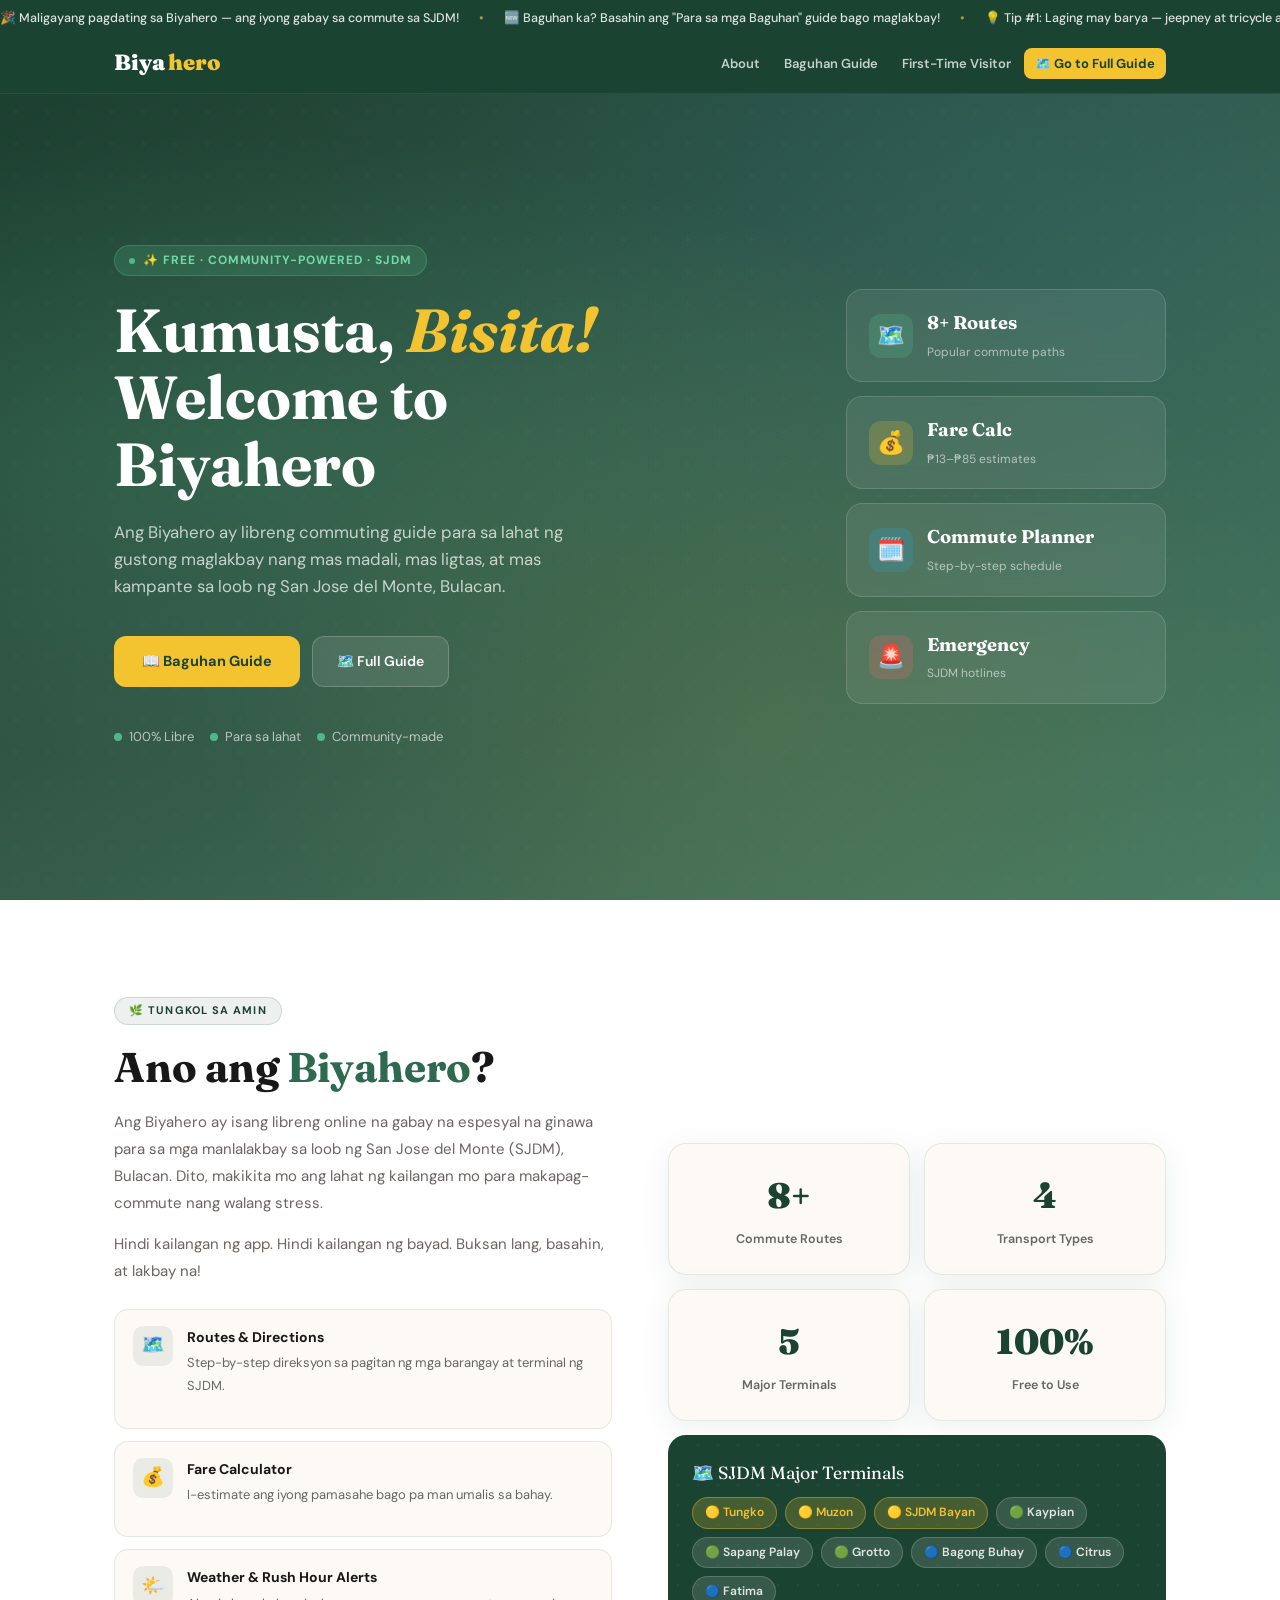
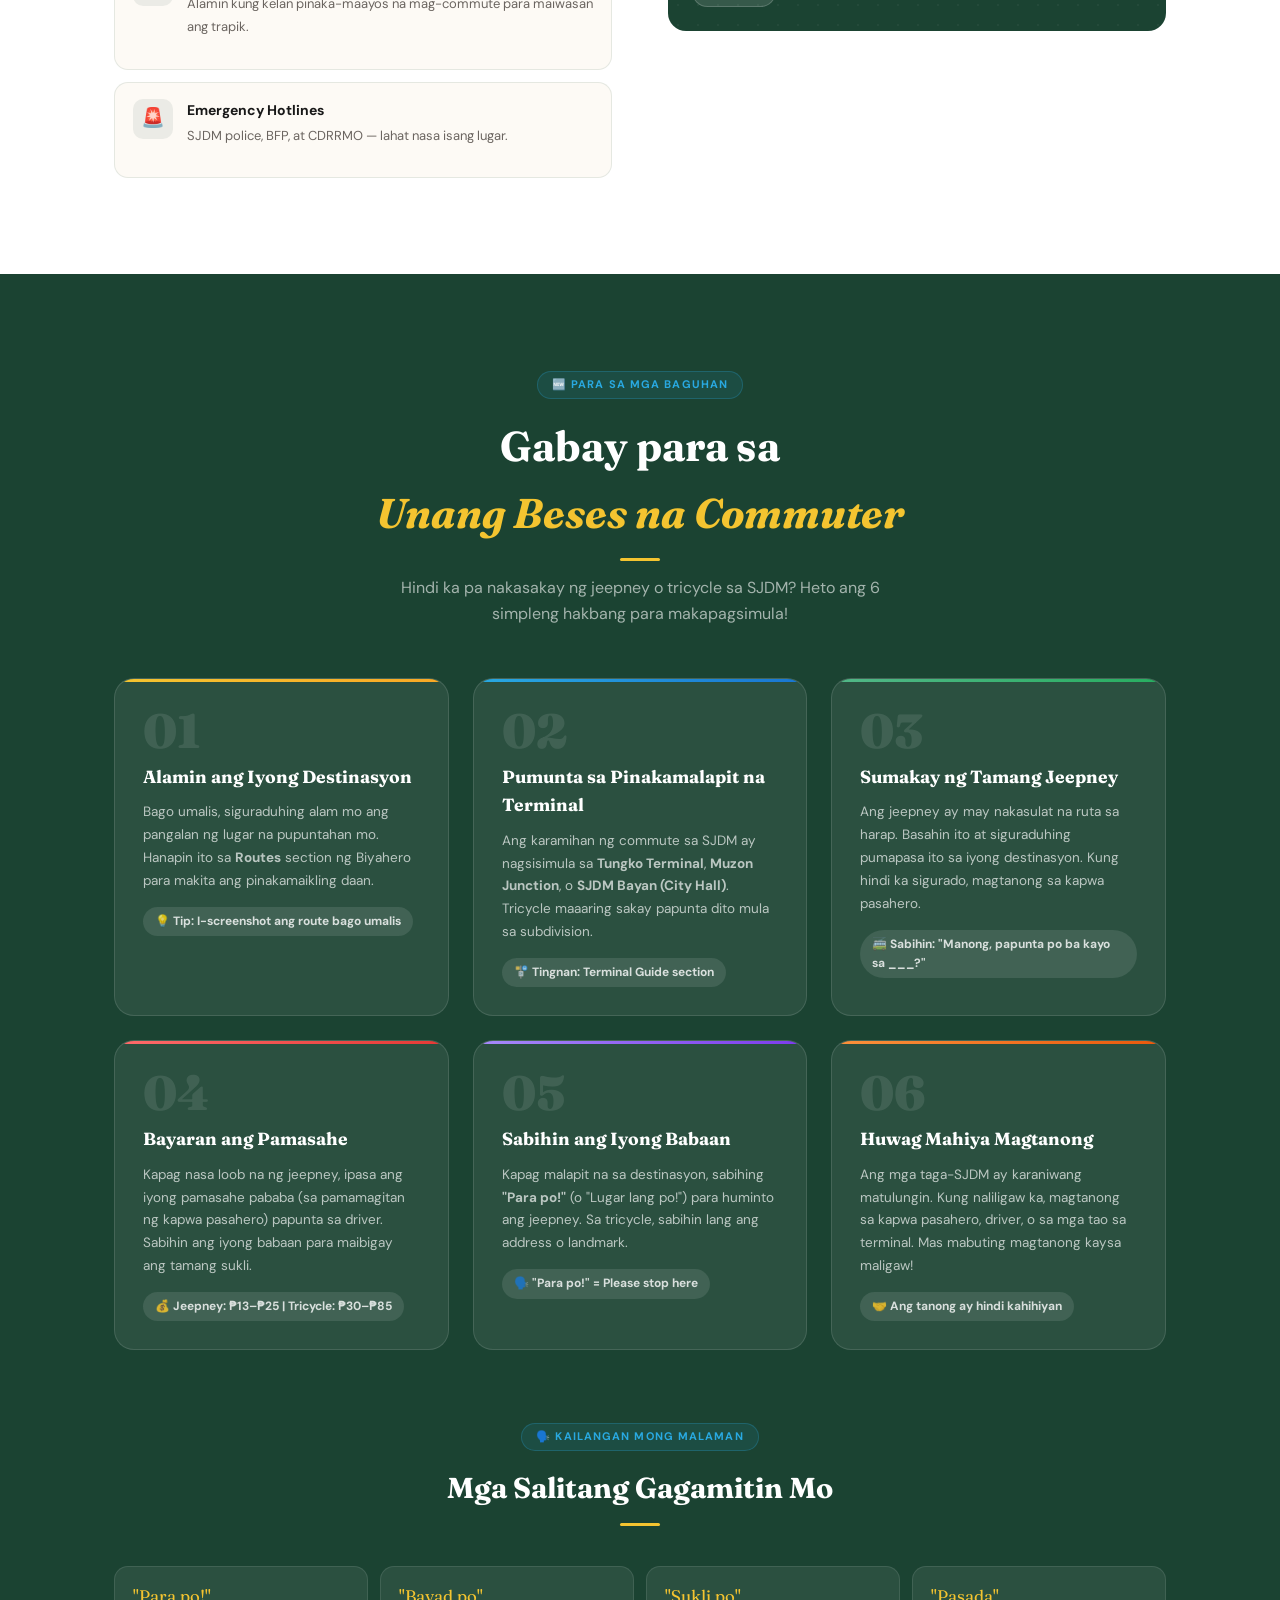
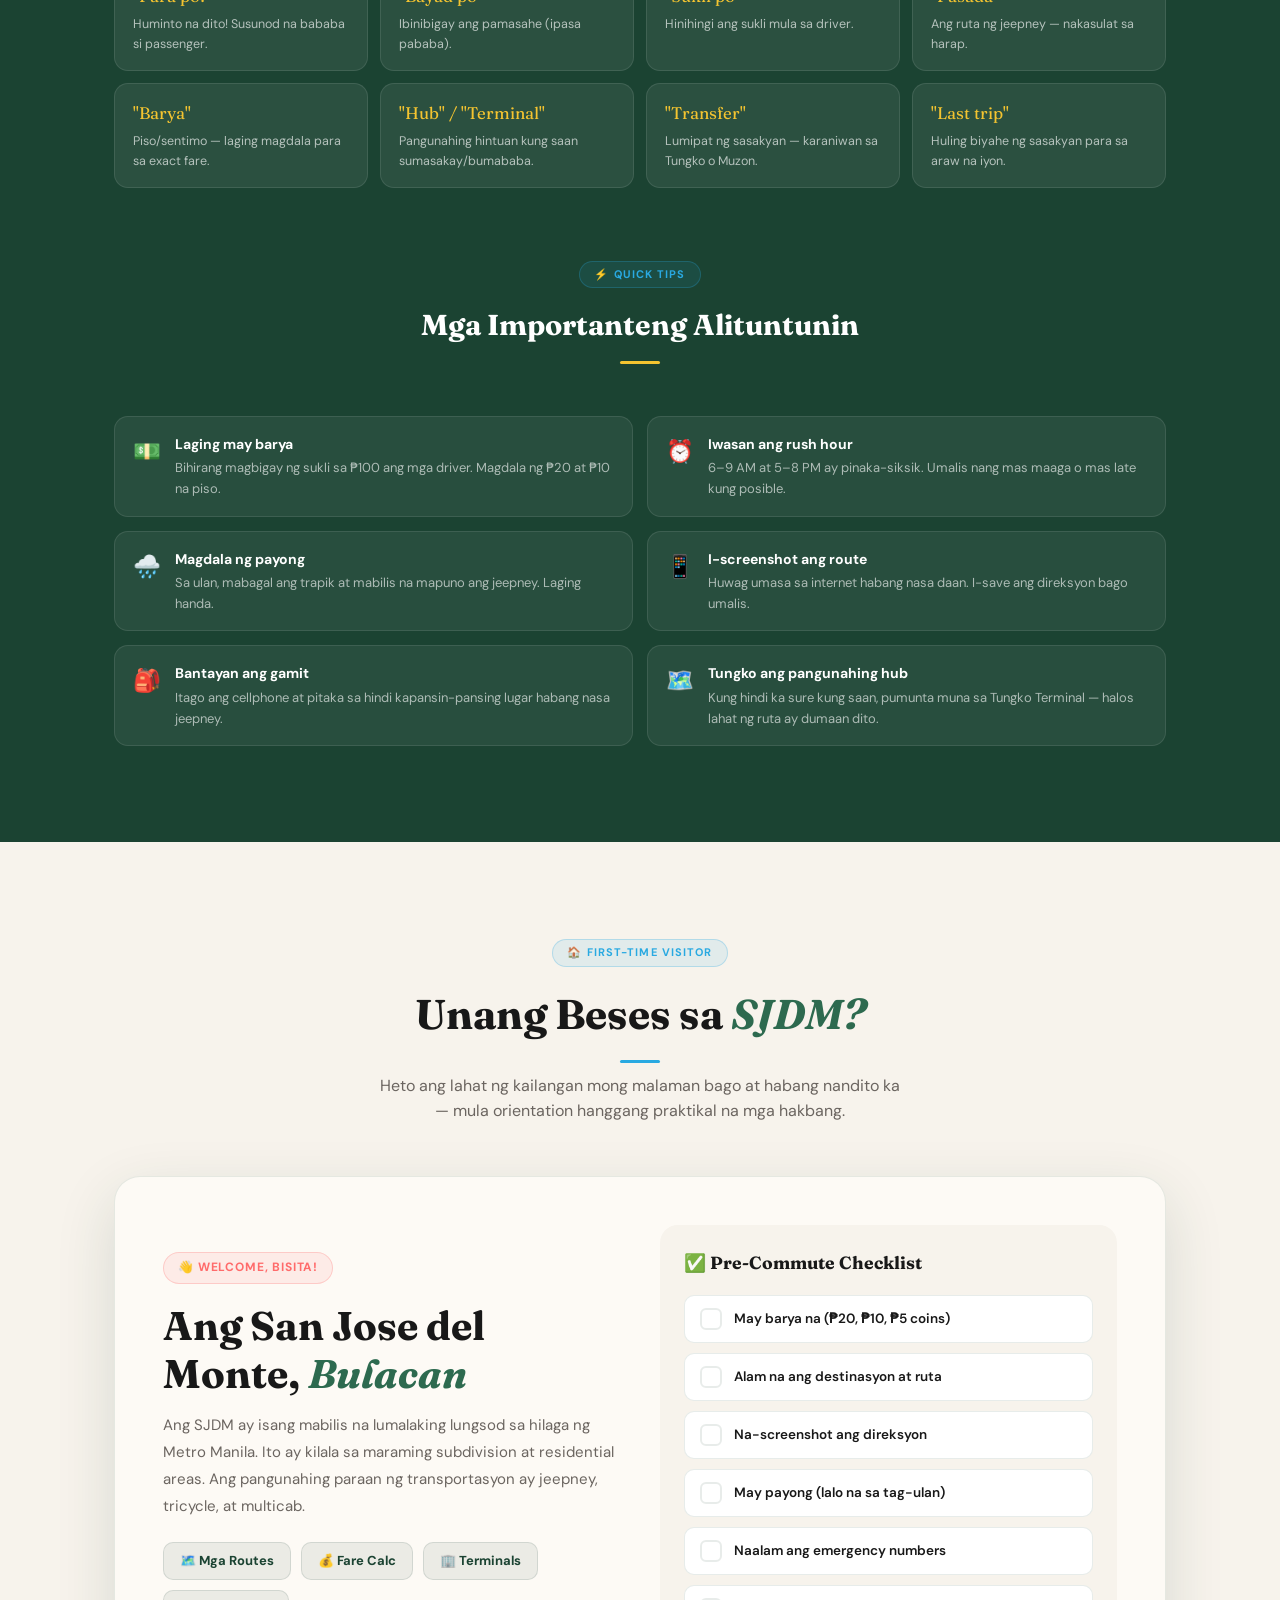
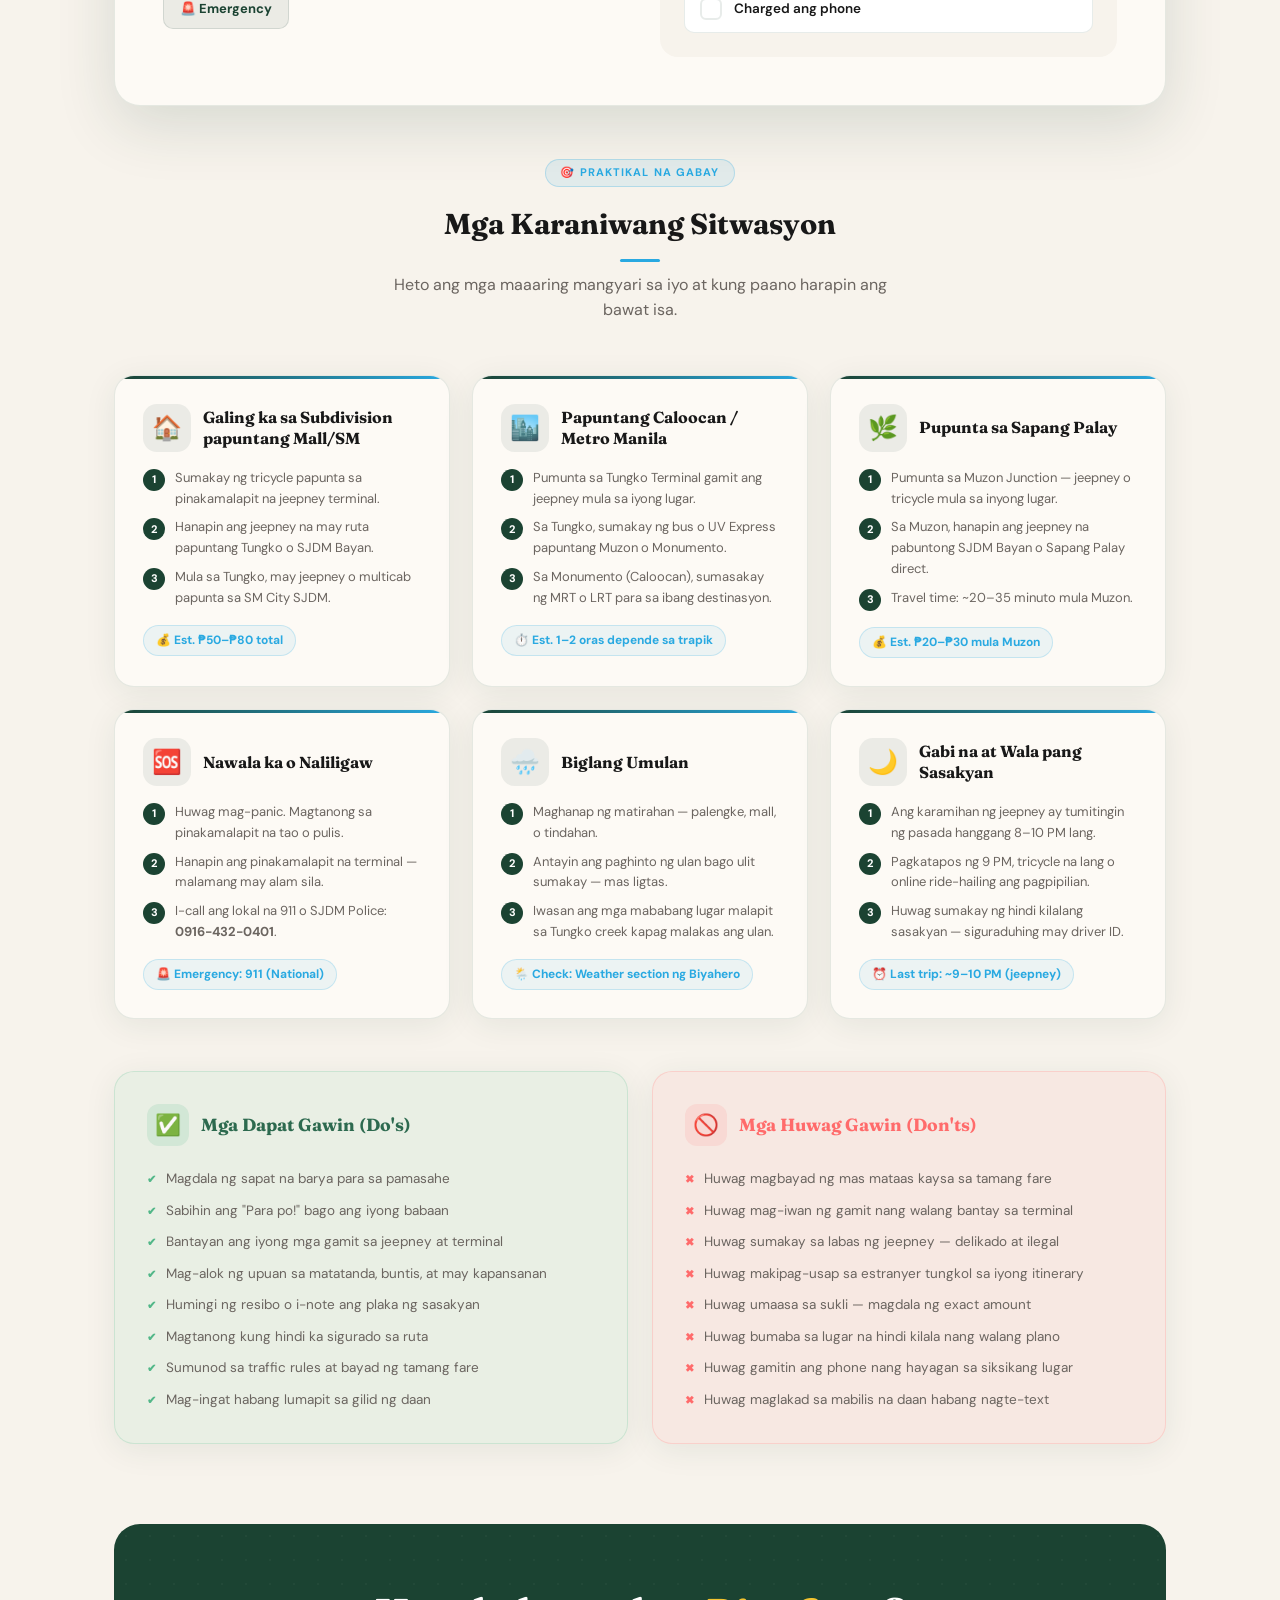
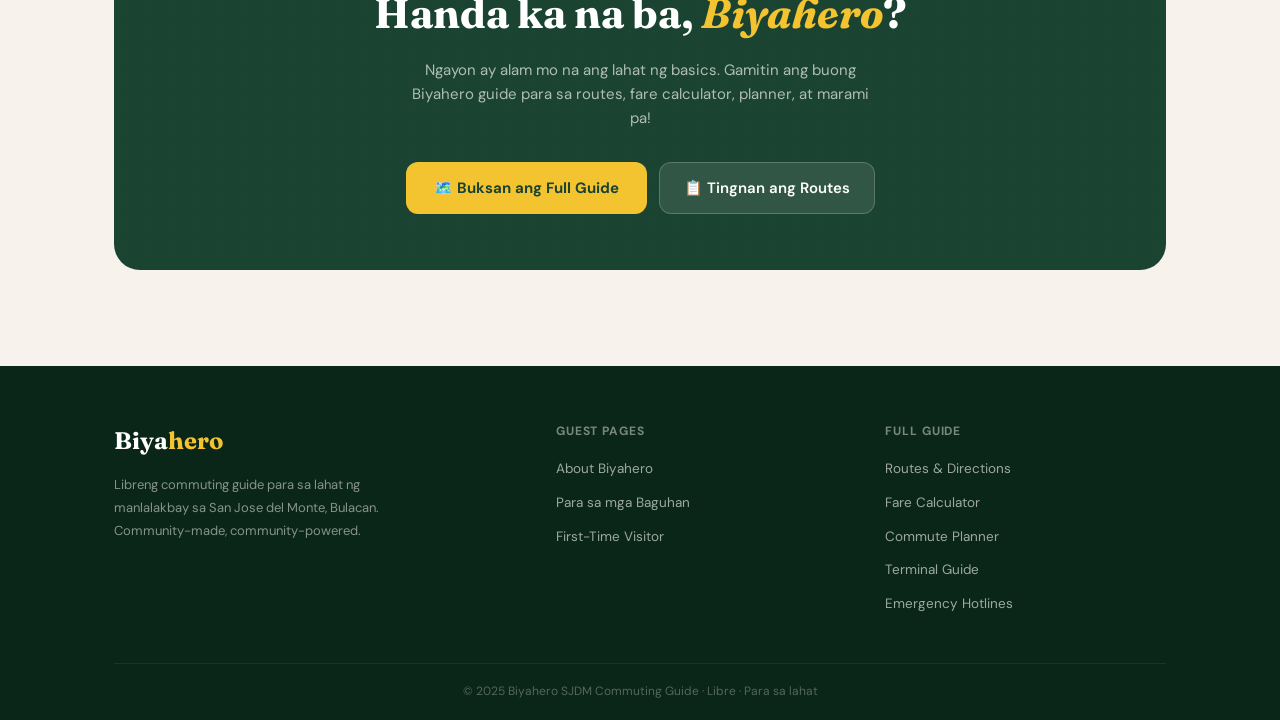
==== biyahero/landingpage/guestpage.html @ 108d1acb "Add subscription features and login page" ====
<!DOCTYPE html>
<html lang="fil">
<head>
    <meta charset="UTF-8">
    <meta name="viewport" content="width=device-width, initial-scale=1.0">
    <title>Biyahero | Welcome, Baguhan! 👋</title>
    <link rel="preconnect" href="https://fonts.googleapis.com">
    <link rel="preconnect" href="https://fonts.gstatic.com" crossorigin>
    <link href="https://fonts.googleapis.com/css2?family=Fraunces:ital,opsz,wght@0,9..144,300;0,9..144,700;0,9..144,900;1,9..144,300;1,9..144,700&family=DM+Sans:wght@400;500;600;700&display=swap" rel="stylesheet">
    <link rel="stylesheet" href="https://cdn-uicons.flaticon.com/2.6.0/uicons-bold-rounded/css/uicons-bold-rounded.css">
    <style>
        :root {
            --green:     #1B4332;
            --green-mid: #2D6A4F;
            --green-lt:  #52B788;
            --gold:      #F4C430;
            --sky:       #29A9E1;
            --rose:      #FF6B6B;
            --bg:        #F7F3EC;
            --card:      #FDFAF5;
            --text:      #181818;
            --muted:     #6B6560;
            --border:    rgba(27,67,50,0.1);
            --shadow:    0 6px 32px rgba(27,67,50,0.08);
            --shadow-lg: 0 20px 60px rgba(27,67,50,0.14);
            --r:         all 0.28s cubic-bezier(0.4,0,0.2,1);
        }
        *,*::before,*::after{margin:0;padding:0;box-sizing:border-box;}
        html{scroll-behavior:smooth;}
        body{font-family:'DM Sans',sans-serif;background:var(--bg);color:var(--text);line-height:1.6;overflow-x:hidden;}
        h1,h2,h3{font-family:'Fraunces',serif;font-weight:700;}
        .container{max-width:1100px;margin:0 auto;padding:0 24px;}
        ::-webkit-scrollbar{width:5px;}
        ::-webkit-scrollbar-thumb{background:var(--green);border-radius:3px;}

        /* ═══ TICKER ═══ */
        .ticker{background:var(--green);color:rgba(255,255,255,0.85);font-size:12.5px;font-weight:500;overflow:hidden;white-space:nowrap;padding:8px 0;position:fixed;top:0;width:100%;z-index:1001;}
        .ticker-inner{display:inline-flex;gap:0;animation:scroll-ticker 50s linear infinite;}
        .ticker-sep{color:var(--gold);margin:0 20px;opacity:0.7;}
        @keyframes scroll-ticker{0%{transform:translateX(0)}100%{transform:translateX(-50%)}}

        /* ═══ NAV ═══ */
        .nav{background:var(--green);position:fixed;top:33px;width:100%;z-index:1000;transition:var(--r);border-bottom:1px solid rgba(255,255,255,0.07);}
        .nav.scrolled{background:rgba(27,67,50,0.97);backdrop-filter:blur(12px);}
        .nav .container{display:flex;align-items:center;justify-content:space-between;height:60px;}
        .logo{font-family:'Fraunces',serif;font-size:22px;color:#fff;text-decoration:none;display:flex;align-items:center;gap:3px;font-weight:900;}
        .logo-accent{color:var(--gold);}
        .nav-links{display:flex;gap:2px;list-style:none;align-items:center;}
        .nav-links a{color:rgba(255,255,255,0.75);text-decoration:none;font-size:13px;font-weight:600;padding:7px 11px;border-radius:8px;transition:var(--r);}
        .nav-links a:hover,.nav-links a.active{color:#fff;background:rgba(255,255,255,0.1);}
        .nav-links a.active{color:var(--gold);}
        .nav-cta{background:var(--gold);color:var(--green)!important;border-radius:8px!important;font-weight:700!important;}
        .nav-cta:hover{background:#ffd040!important;}
        .hamburger{display:none;flex-direction:column;gap:5px;cursor:pointer;background:rgba(255,255,255,0.1);border:none;padding:9px;border-radius:8px;}
        .hamburger span{width:20px;height:2px;background:#fff;border-radius:2px;display:block;}
        .mobile-nav{display:none;background:#0d3323;padding:16px;flex-direction:column;gap:3px;}
        .mobile-nav.open{display:flex;}
        .mobile-nav a{color:rgba(255,255,255,0.8);text-decoration:none;font-size:14px;font-weight:600;padding:11px 16px;border-radius:10px;transition:var(--r);}
        .mobile-nav a:hover{background:rgba(255,255,255,0.08);}

        /* ═══ HERO ═══ */
        .hero{min-height:100vh;padding-top:93px;display:flex;align-items:center;position:relative;overflow:hidden;
            background:linear-gradient(150deg,rgba(13,51,35,0.95) 0%,rgba(27,67,50,0.9) 45%,rgba(45,106,79,0.87) 100%),
                    url('commuter.jpg') center/cover no-repeat fixed;}
        .hero-mesh{position:absolute;inset:0;background-image:radial-gradient(ellipse at 20% 50%,rgba(82,183,136,0.18) 0%,transparent 50%),radial-gradient(ellipse at 80% 20%,rgba(41,169,225,0.1) 0%,transparent 50%),radial-gradient(ellipse at 60% 80%,rgba(244,196,48,0.08) 0%,transparent 50%);pointer-events:none;}
        .hero-dots{position:absolute;inset:0;background-image:radial-gradient(circle,rgba(255,255,255,0.05) 1px,transparent 1px);background-size:32px 32px;pointer-events:none;}
        .hero-content{position:relative;z-index:2;display:grid;grid-template-columns:1fr 1fr;gap:64px;align-items:center;padding:80px 0;}
        .hero-tag{display:inline-flex;align-items:center;gap:8px;background:rgba(82,183,136,0.2);border:1px solid rgba(82,183,136,0.35);color:#74d9a8;padding:5px 14px;border-radius:100px;font-size:12px;font-weight:700;letter-spacing:0.08em;text-transform:uppercase;margin-bottom:22px;}
        .hero-tag::before{content:'';width:6px;height:6px;border-radius:50%;background:#52B788;animation:blink 2s infinite;}
        @keyframes blink{0%,100%{opacity:1}50%{opacity:0.3}}
        .hero h1{font-size:clamp(2.6rem,5vw,3.8rem);color:#fff;line-height:1.1;margin-bottom:20px;}
        .hero h1 em{color:var(--gold);font-style:italic;}
        .hero-sub{color:rgba(255,255,255,0.72);font-size:1.05rem;margin-bottom:36px;max-width:480px;}
        .hero-btns{display:flex;flex-wrap:wrap;gap:12px;margin-bottom:40px;}
        .btn-primary{background:var(--gold);color:var(--green);padding:14px 28px;border-radius:12px;font-weight:700;font-size:14.5px;text-decoration:none;display:inline-flex;align-items:center;gap:8px;transition:var(--r);}
        .btn-primary:hover{background:#ffd040;transform:translateY(-2px);}
        .btn-ghost{background:rgba(255,255,255,0.1);border:1.5px solid rgba(255,255,255,0.2);color:#fff;padding:13px 24px;border-radius:12px;font-weight:600;font-size:14px;text-decoration:none;display:inline-flex;align-items:center;gap:8px;transition:var(--r);}
        .btn-ghost:hover{background:rgba(255,255,255,0.18);}
        .hero-trust{display:flex;flex-wrap:wrap;gap:16px;}
        .trust-item{display:flex;align-items:center;gap:7px;color:rgba(255,255,255,0.65);font-size:13px;}
        .trust-dot{width:8px;height:8px;border-radius:50%;background:var(--green-lt);}
        /* Hero Right — Visual Cards */
        .hero-right{display:flex;flex-direction:column;gap:14px;align-items:flex-end;}
        .hero-card{background:rgba(255,255,255,0.08);backdrop-filter:blur(10px);border:1px solid rgba(255,255,255,0.14);border-radius:16px;padding:18px 22px;display:flex;align-items:center;gap:14px;width:100%;max-width:320px;transition:var(--r);}
        .hero-card:hover{background:rgba(255,255,255,0.13);}
        .hero-card-icon{width:44px;height:44px;border-radius:12px;display:flex;align-items:center;justify-content:center;font-size:1.4rem;flex-shrink:0;}
        .hci-g{background:rgba(82,183,136,0.25);}
        .hci-y{background:rgba(244,196,48,0.2);}
        .hci-b{background:rgba(41,169,225,0.2);}
        .hci-r{background:rgba(255,107,107,0.2);}
        .hero-card-txt strong{display:block;font-size:1.15rem;font-family:'Fraunces',serif;color:#fff;}
        .hero-card-txt span{font-size:12px;color:rgba(255,255,255,0.58);}

        /* ═══ SECTION BASE ═══ */
        .sec{padding:96px 0;}
        .sec-white{background:#fff;}
        .sec-dark{background:var(--green);}
        .sec-hd{text-align:center;margin-bottom:52px;}
        .sec-chip{display:inline-block;background:rgba(41,169,225,0.1);color:var(--sky);border:1px solid rgba(41,169,225,0.25);padding:4px 14px;border-radius:100px;font-size:11px;font-weight:700;letter-spacing:0.1em;text-transform:uppercase;margin-bottom:14px;}
        .sec-dark .sec-chip{background:rgba(244,196,48,0.15);color:var(--gold);border-color:rgba(244,196,48,0.3);}
        .sec-ttl{font-size:clamp(1.9rem,4vw,2.6rem);margin-bottom:10px;}
        .sec-ttl-line{display:block;width:40px;height:3px;background:var(--sky);margin:12px auto 0;border-radius:2px;}
        .sec-dark .sec-ttl{color:#fff;}
        .sec-dark .sec-ttl-line{background:var(--gold);}
        .sec-sub{color:var(--muted);max-width:520px;margin:10px auto 0;}
        .sec-dark .sec-sub{color:rgba(255,255,255,0.6);}

        /* ═══ ABOUT ═══ */
        .about-grid{display:grid;grid-template-columns:1fr 1fr;gap:56px;align-items:center;}
        .about-left{}
        .about-sup{display:inline-block;background:rgba(27,67,50,0.08);color:var(--green);border:1px solid rgba(27,67,50,0.15);padding:4px 14px;border-radius:100px;font-size:11px;font-weight:700;letter-spacing:0.1em;text-transform:uppercase;margin-bottom:18px;}
        .about-left h2{font-size:clamp(1.9rem,3.5vw,2.6rem);margin-bottom:16px;line-height:1.2;}
        .about-left h2 span{color:var(--green-mid);}
        .about-left p{color:var(--muted);font-size:15px;line-height:1.8;margin-bottom:14px;}
        .about-features{display:flex;flex-direction:column;gap:12px;margin-top:24px;}
        .about-feat{display:flex;align-items:flex-start;gap:14px;background:var(--card);border:1.5px solid var(--border);border-radius:14px;padding:16px 18px;transition:var(--r);}
        .about-feat:hover{border-color:rgba(27,67,50,0.2);box-shadow:var(--shadow);}
        .about-feat-icon{width:40px;height:40px;border-radius:10px;background:rgba(27,67,50,0.08);display:flex;align-items:center;justify-content:center;font-size:1.2rem;flex-shrink:0;}
        .about-feat-body h4{font-family:'DM Sans',sans-serif;font-size:14px;font-weight:700;margin-bottom:3px;}
        .about-feat-body p{font-size:13px;color:var(--muted);}
        /* Visual/Stats block */
        .about-right{}
        .about-stat-grid{display:grid;grid-template-columns:1fr 1fr;gap:14px;}
        .about-stat{background:var(--card);border:1.5px solid var(--border);border-radius:18px;padding:24px;text-align:center;box-shadow:var(--shadow);transition:var(--r);}
        .about-stat:hover{transform:translateY(-4px);box-shadow:var(--shadow-lg);}
        .about-stat .num{font-family:'Fraunces',serif;font-size:2.2rem;font-weight:900;color:var(--green);display:block;}
        .about-stat .lbl{font-size:12.5px;color:var(--muted);font-weight:600;}
        .about-map{background:var(--green);border-radius:18px;padding:24px;margin-top:14px;color:#fff;position:relative;overflow:hidden;}
        .about-map::before{content:'';position:absolute;inset:0;background-image:radial-gradient(circle,rgba(255,255,255,0.04) 1px,transparent 1px);background-size:20px 20px;}
        .about-map-title{font-family:'Fraunces',serif;font-size:1.1rem;margin-bottom:10px;position:relative;}
        .about-map-nodes{display:flex;flex-wrap:wrap;gap:8px;position:relative;}
        .map-node{background:rgba(255,255,255,0.12);border:1px solid rgba(255,255,255,0.18);color:rgba(255,255,255,0.85);font-size:12px;font-weight:600;padding:5px 12px;border-radius:100px;display:flex;align-items:center;gap:5px;}
        .map-node.hub{background:rgba(244,196,48,0.2);border-color:rgba(244,196,48,0.4);color:var(--gold);}

        /* ═══ PARA SA MGA BAGUHAN ═══ */
        .baguhan-sec{background:var(--green);padding:96px 0;}
        .steps-wrap{display:grid;grid-template-columns:repeat(auto-fill,minmax(280px,1fr));gap:24px;margin-top:8px;}
        .step-card{background:rgba(255,255,255,0.07);border:1px solid rgba(255,255,255,0.12);border-radius:20px;padding:28px;transition:var(--r);position:relative;overflow:hidden;}
        .step-card::before{content:'';position:absolute;top:0;left:0;right:0;height:3px;}
        .step-card.s1::before{background:linear-gradient(90deg,var(--gold),#f9a825);}
        .step-card.s2::before{background:linear-gradient(90deg,var(--sky),#1976d2);}
        .step-card.s3::before{background:linear-gradient(90deg,var(--green-lt),#27ae60);}
        .step-card.s4::before{background:linear-gradient(90deg,var(--rose),#e53935);}
        .step-card.s5::before{background:linear-gradient(90deg,#a78bfa,#7c3aed);}
        .step-card.s6::before{background:linear-gradient(90deg,#fb923c,#ea580c);}
        .step-card:hover{transform:translateY(-6px);background:rgba(255,255,255,0.11);}
        .step-num{font-family:'Fraunces',serif;font-size:3rem;font-weight:900;color:rgba(255,255,255,0.1);line-height:1;margin-bottom:8px;}
        .step-card h3{color:#fff;font-size:1.1rem;margin-bottom:10px;}
        .step-card p{color:rgba(255,255,255,0.68);font-size:13.5px;line-height:1.7;}
        .step-tag{display:inline-flex;align-items:center;gap:5px;margin-top:14px;background:rgba(255,255,255,0.1);color:rgba(255,255,255,0.8);font-size:12px;font-weight:700;padding:5px 12px;border-radius:100px;}

        /* Baguhan Tips List */
        .tips-list{margin-top:52px;display:grid;grid-template-columns:1fr 1fr;gap:14px;}
        .tip-row{display:flex;align-items:flex-start;gap:14px;background:rgba(255,255,255,0.06);border:1px solid rgba(255,255,255,0.1);border-radius:14px;padding:16px 18px;transition:var(--r);}
        .tip-row:hover{background:rgba(255,255,255,0.1);}
        .tip-emoji{font-size:1.4rem;flex-shrink:0;margin-top:1px;}
        .tip-row h4{font-family:'DM Sans',sans-serif;font-size:14px;font-weight:700;color:#fff;margin-bottom:3px;}
        .tip-row p{font-size:13px;color:rgba(255,255,255,0.62);}

        /* Vocab section */
        .vocab-grid{display:grid;grid-template-columns:repeat(auto-fill,minmax(220px,1fr));gap:12px;margin-top:40px;}
        .vocab-card{background:rgba(255,255,255,0.07);border:1px solid rgba(255,255,255,0.1);border-radius:14px;padding:16px 18px;transition:var(--r);}
        .vocab-card:hover{background:rgba(255,255,255,0.12);}
        .vocab-term{font-family:'Fraunces',serif;font-size:1.05rem;color:var(--gold);margin-bottom:4px;}
        .vocab-def{font-size:12.5px;color:rgba(255,255,255,0.65);}

        /* ═══ FIRST-TIME VISITOR ═══ */
        .ftv-sec{background:var(--bg);padding:96px 0;}
        .ftv-hero{background:var(--card);border:1.5px solid var(--border);border-radius:26px;padding:48px;box-shadow:var(--shadow-lg);margin-bottom:52px;display:grid;grid-template-columns:1fr 1fr;gap:40px;align-items:center;}
        .ftv-badge{display:inline-flex;align-items:center;gap:7px;background:rgba(255,107,107,0.1);border:1px solid rgba(255,107,107,0.25);color:var(--rose);padding:5px 14px;border-radius:100px;font-size:12px;font-weight:700;letter-spacing:0.07em;text-transform:uppercase;margin-bottom:18px;}
        .ftv-hero h2{font-size:clamp(1.9rem,3.5vw,2.5rem);margin-bottom:14px;line-height:1.2;}
        .ftv-hero h2 em{color:var(--green-mid);font-style:italic;}
        .ftv-hero p{color:var(--muted);font-size:15px;line-height:1.8;margin-bottom:22px;}
        .ftv-quick-links{display:flex;flex-wrap:wrap;gap:10px;}
        .ftv-link{background:rgba(27,67,50,0.08);border:1.5px solid rgba(27,67,50,0.12);color:var(--green);padding:8px 16px;border-radius:10px;font-size:13px;font-weight:700;text-decoration:none;transition:var(--r);}
        .ftv-link:hover{background:var(--green);color:#fff;}
        .ftv-checklist{background:var(--bg);border-radius:18px;padding:24px;}
        .ftv-checklist h3{font-size:1.1rem;margin-bottom:18px;display:flex;align-items:center;gap:8px;}
        .check-items{display:flex;flex-direction:column;gap:10px;}
        .check-item{display:flex;align-items:center;gap:12px;background:#fff;border-radius:10px;padding:12px 15px;border:1.5px solid var(--border);cursor:pointer;transition:var(--r);}
        .check-item:hover{border-color:rgba(27,67,50,0.2);}
        .check-item.checked{background:rgba(27,67,50,0.04);border-color:rgba(82,183,136,0.3);}
        .check-item.checked .chk-box{background:var(--green-lt);border-color:var(--green-lt);}
        .check-item.checked .chk-box::after{content:'✓';color:#fff;font-size:11px;font-weight:800;}
        .chk-box{width:22px;height:22px;border-radius:6px;border:2px solid var(--border);display:flex;align-items:center;justify-content:center;flex-shrink:0;transition:var(--r);}
        .check-item span{font-size:13.5px;font-weight:600;transition:var(--r);}
        .check-item.checked span{text-decoration:line-through;color:var(--muted);}

        /* Scenario Cards */
        .scenarios-grid{display:grid;grid-template-columns:repeat(auto-fill,minmax(300px,1fr));gap:22px;margin-top:8px;}
        .scenario-card{background:var(--card);border:1.5px solid var(--border);border-radius:20px;padding:28px;box-shadow:var(--shadow);transition:var(--r);position:relative;overflow:hidden;}
        .scenario-card::before{content:'';position:absolute;top:0;left:0;right:0;height:3px;background:linear-gradient(90deg,var(--green),var(--sky));}
        .scenario-card:hover{transform:translateY(-5px);box-shadow:var(--shadow-lg);}
        .scenario-head{display:flex;align-items:center;gap:12px;margin-bottom:16px;}
        .scenario-icon{width:48px;height:48px;border-radius:14px;background:rgba(27,67,50,0.08);display:flex;align-items:center;justify-content:center;font-size:1.5rem;flex-shrink:0;}
        .scenario-head h3{font-size:1rem;line-height:1.3;}
        .scenario-steps{display:flex;flex-direction:column;gap:8px;}
        .sc-step{display:flex;gap:10px;align-items:flex-start;}
        .sc-num{width:22px;height:22px;border-radius:50%;background:var(--green);color:#fff;font-size:11px;font-weight:800;display:flex;align-items:center;justify-content:center;flex-shrink:0;margin-top:1px;}
        .sc-step p{font-size:13px;color:var(--muted);line-height:1.6;}
        .scenario-tag{margin-top:16px;display:inline-flex;align-items:center;gap:5px;background:rgba(41,169,225,0.08);border:1px solid rgba(41,169,225,0.2);color:var(--sky);font-size:12px;font-weight:700;padding:5px 12px;border-radius:100px;}

        /* Do's and Don'ts */
        .dos-donts{display:grid;grid-template-columns:1fr 1fr;gap:24px;margin-top:52px;}
        .dd-card{border-radius:20px;padding:32px;box-shadow:var(--shadow);}
        .dd-card.dos{background:rgba(82,183,136,0.08);border:1.5px solid rgba(82,183,136,0.2);}
        .dd-card.donts{background:rgba(255,107,107,0.07);border:1.5px solid rgba(255,107,107,0.2);}
        .dd-head{display:flex;align-items:center;gap:12px;margin-bottom:22px;}
        .dd-icon{width:42px;height:42px;border-radius:12px;display:flex;align-items:center;justify-content:center;font-size:1.3rem;}
        .dd-card.dos .dd-icon{background:rgba(82,183,136,0.15);}
        .dd-card.donts .dd-icon{background:rgba(255,107,107,0.12);}
        .dd-head h3{font-size:1.1rem;}
        .dd-card.dos .dd-head h3{color:var(--green-mid);}
        .dd-card.donts .dd-head h3{color:var(--rose);}
        .dd-list{display:flex;flex-direction:column;gap:10px;}
        .dd-item{display:flex;align-items:flex-start;gap:10px;font-size:13.5px;color:var(--muted);}
        .dd-item::before{content:'✔';font-size:11px;font-weight:800;color:var(--green-lt);flex-shrink:0;margin-top:3px;}
        .dd-card.donts .dd-item::before{content:'✖';color:var(--rose);}

        /* CTA banner */
        .cta-banner{background:var(--green);border-radius:26px;padding:56px 48px;text-align:center;margin-top:80px;position:relative;overflow:hidden;}
        .cta-banner::before{content:'';position:absolute;inset:0;background-image:radial-gradient(circle,rgba(255,255,255,0.03) 1px,transparent 1px);background-size:24px 24px;}
        .cta-banner h2{font-size:clamp(1.8rem,4vw,2.6rem);color:#fff;margin-bottom:12px;position:relative;}
        .cta-banner h2 em{color:var(--gold);font-style:italic;}
        .cta-banner p{color:rgba(255,255,255,0.65);font-size:15px;margin-bottom:32px;max-width:480px;margin-left:auto;margin-right:auto;position:relative;}
        .cta-btns{display:flex;flex-wrap:wrap;gap:12px;justify-content:center;position:relative;}

        /* ═══ FOOTER ═══ */
        .footer{background:#0a2618;padding:56px 0 0;}
        .footer-inner{display:grid;grid-template-columns:1.4fr 1fr 1fr;gap:48px;padding-bottom:48px;}
        .footer-brand h3{font-family:'Fraunces',serif;font-size:1.5rem;color:#fff;margin-bottom:12px;}
        .footer-brand h3 span{color:var(--gold);}
        .footer-brand p{font-size:13px;color:rgba(255,255,255,0.5);line-height:1.8;max-width:280px;}
        .footer-col h4{font-size:12px;font-weight:700;color:rgba(255,255,255,0.45);text-transform:uppercase;letter-spacing:0.08em;margin-bottom:14px;}
        .footer-links{list-style:none;display:flex;flex-direction:column;gap:8px;}
        .footer-links a{color:rgba(255,255,255,0.6);text-decoration:none;font-size:13.5px;transition:color 0.2s;}
        .footer-links a:hover{color:#fff;}
        .footer-bottom{border-top:1px solid rgba(255,255,255,0.07);padding:18px 0;text-align:center;}
        .footer-bottom p{font-size:12px;color:rgba(255,255,255,0.3);}

        /* ═══ BACK TO TOP ═══ */
        .back-top{position:fixed;bottom:32px;right:32px;width:42px;height:42px;background:var(--green);color:#fff;border:none;border-radius:12px;cursor:pointer;font-size:18px;box-shadow:var(--shadow);display:none;align-items:center;justify-content:center;z-index:800;transition:var(--r);}
        .back-top.show{display:flex;}
        .back-top:hover{background:var(--sky);}

        /* ═══ ANIMATIONS ═══ */
        .fade-in{opacity:0;transform:translateY(20px);transition:opacity 0.65s ease-out,transform 0.65s ease-out;}
        .fade-in.vis{opacity:1;transform:none;}

        /* ═══ RESPONSIVE ═══ */
        @media(max-width:1024px){
            .hero-content{grid-template-columns:1fr;text-align:center;gap:32px;}
            .hero-right{flex-direction:row;flex-wrap:wrap;justify-content:center;}
            .hero-card{flex:1;min-width:180px;}
            .about-grid{grid-template-columns:1fr;}
            .ftv-hero{grid-template-columns:1fr;}
            .dos-donts{grid-template-columns:1fr;}
            .footer-inner{grid-template-columns:1fr 1fr;gap:32px;}
        }
        @media(max-width:680px){
            .nav-links{display:none;}
            .hamburger{display:flex;}
            .tips-list{grid-template-columns:1fr;}
            .footer-inner{grid-template-columns:1fr;}
            .cta-banner{padding:40px 24px;}
            .about-stat-grid{grid-template-columns:1fr 1fr;}
        }
    </style>
</head>
<body>

<!-- Ticker -->
<div class="ticker">
    <span class="ticker-inner">
        <span>🎉 Maligayang pagdating sa Biyahero — ang iyong gabay sa commute sa SJDM!</span>
        <span class="ticker-sep">•</span>
        <span>🆕 Baguhan ka? Basahin ang "Para sa mga Baguhan" guide bago maglakbay!</span>
        <span class="ticker-sep">•</span>
        <span>💡 Tip #1: Laging may barya — jeepney at tricycle ay bihirang magbigay ng sukli sa ₱100+</span>
        <span class="ticker-sep">•</span>
        <span>🚎 Tungko Terminal ang pangunahing hub — dito pwede pumunta kahit saan sa SJDM</span>
        <span class="ticker-sep">•</span>
        <span>🌿 Libre itong gabay — ibahagi sa mga kaibigan at kapitbahay!</span>
        <span class="ticker-sep">•</span>
        <span>🎉 Maligayang pagdating sa Biyahero — ang iyong gabay sa commute sa SJDM!</span>
        <span class="ticker-sep">•</span>
        <span>🆕 Baguhan ka? Basahin ang "Para sa mga Baguhan" guide bago maglakbay!</span>
        <span class="ticker-sep">•</span>
        <span>💡 Tip #1: Laging may barya — jeepney at tricycle ay bihirang magbigay ng sukli sa ₱100+</span>
        <span class="ticker-sep">•</span>
        <span>🚎 Tungko Terminal ang pangunahing hub — dito pwede pumunta kahit saan sa SJDM</span>
        <span class="ticker-sep">•</span>
        <span>🌿 Libre itong gabay — ibahagi sa mga kaibigan at kapitbahay!</span>
    </span>
</div>

<!-- Nav -->
<nav class="nav" id="mainNav">
    <div class="container">
        <a href="login.html" class="logo">Biya<span class="logo-accent">hero</span></a>
        <ul class="nav-links">
            <li><a href="#about" class="active">About</a></li>
            <li><a href="#baguhan">Baguhan Guide</a></li>
            <li><a href="#firsttime">First-Time Visitor</a></li>
            <li><a href="login.html" class="nav-cta">🗺️ Go to Full Guide</a></li>
        </ul>
        <button class="hamburger" id="hamburgerBtn" aria-label="Menu"><span></span><span></span><span></span></button>
    </div>
    <div class="mobile-nav" id="mobileMenu">
        <a href="#about">About Biyahero</a>
        <a href="#baguhan">Para sa mga Baguhan</a>
        <a href="#firsttime">First-Time Visitor</a>
        <a href="login.html">🗺️ Full Commute Guide</a>
    </div>
</nav>

<!-- ═══ HERO ═══ -->
<section class="hero">
    <div class="hero-mesh"></div>
    <div class="hero-dots"></div>
    <div class="container">
        <div class="hero-content">
            <div class="hero-left">
                <div class="hero-tag">✨ Free · Community-powered · SJDM</div>
                <h1>Kumusta, <em>Bisita!</em><br>Welcome to Biyahero</h1>
                <p class="hero-sub">Ang Biyahero ay libreng commuting guide para sa lahat ng gustong maglakbay nang mas madali, mas ligtas, at mas kampante sa loob ng San Jose del Monte, Bulacan.</p>
                <div class="hero-btns">
                    <a href="#baguhan" class="btn-primary">📖 Baguhan Guide</a>
                    <a href="login.html" class="btn-ghost">🗺️ Full Guide</a>
                </div>
                <div class="hero-trust">
                    <div class="trust-item"><span class="trust-dot"></span> 100% Libre</div>
                    <div class="trust-item"><span class="trust-dot"></span> Para sa lahat</div>
                    <div class="trust-item"><span class="trust-dot"></span> Community-made</div>
                </div>
            </div>
            <div class="hero-right">
                <div class="hero-card">
                    <div class="hero-card-icon hci-g">🗺️</div>
                    <div class="hero-card-txt">
                        <strong>8+ Routes</strong>
                        <span>Popular commute paths</span>
                    </div>
                </div>
                <div class="hero-card">
                    <div class="hero-card-icon hci-y">💰</div>
                    <div class="hero-card-txt">
                        <strong>Fare Calc</strong>
                        <span>₱13–₱85 estimates</span>
                    </div>
                </div>
                <div class="hero-card">
                    <div class="hero-card-icon hci-b">🗓️</div>
                    <div class="hero-card-txt">
                        <strong>Commute Planner</strong>
                        <span>Step-by-step schedule</span>
                    </div>
                </div>
                <div class="hero-card">
                    <div class="hero-card-icon hci-r">🚨</div>
                    <div class="hero-card-txt">
                        <strong>Emergency</strong>
                        <span>SJDM hotlines</span>
                    </div>
                </div>
            </div>
        </div>
    </div>
</section>

<!-- ═══ ABOUT ═══ -->
<section id="about" class="sec sec-white">
    <div class="container">
        <div class="about-grid">
            <div class="about-left fade-in">
                <div class="about-sup">🌿 Tungkol sa Amin</div>
                <h2>Ano ang <span>Biyahero</span>?</h2>
                <p>Ang Biyahero ay isang libreng online na gabay na espesyal na ginawa para sa mga manlalakbay sa loob ng San Jose del Monte (SJDM), Bulacan. Dito, makikita mo ang lahat ng kailangan mo para makapag-commute nang walang stress.</p>
                <p>Hindi kailangan ng app. Hindi kailangan ng bayad. Buksan lang, basahin, at lakbay na!</p>
                <div class="about-features">
                    <div class="about-feat">
                        <div class="about-feat-icon">🗺️</div>
                        <div class="about-feat-body">
                            <h4>Routes & Directions</h4>
                            <p>Step-by-step direksyon sa pagitan ng mga barangay at terminal ng SJDM.</p>
                        </div>
                    </div>
                    <div class="about-feat">
                        <div class="about-feat-icon">💰</div>
                        <div class="about-feat-body">
                            <h4>Fare Calculator</h4>
                            <p>I-estimate ang iyong pamasahe bago pa man umalis sa bahay.</p>
                        </div>
                    </div>
                    <div class="about-feat">
                        <div class="about-feat-icon">🌤️</div>
                        <div class="about-feat-body">
                            <h4>Weather & Rush Hour Alerts</h4>
                            <p>Alamin kung kelan pinaka-maayos na mag-commute para maiwasan ang trapik.</p>
                        </div>
                    </div>
                    <div class="about-feat">
                        <div class="about-feat-icon">🚨</div>
                        <div class="about-feat-body">
                            <h4>Emergency Hotlines</h4>
                            <p>SJDM police, BFP, at CDRRMO — lahat nasa isang lugar.</p>
                        </div>
                    </div>
                </div>
            </div>
            <div class="about-right fade-in">
                <div class="about-stat-grid">
                    <div class="about-stat">
                        <span class="num">8+</span>
                        <span class="lbl">Commute Routes</span>
                    </div>
                    <div class="about-stat">
                        <span class="num">4</span>
                        <span class="lbl">Transport Types</span>
                    </div>
                    <div class="about-stat">
                        <span class="num">5</span>
                        <span class="lbl">Major Terminals</span>
                    </div>
                    <div class="about-stat">
                        <span class="num">100%</span>
                        <span class="lbl">Free to Use</span>
                    </div>
                </div>
                <div class="about-map">
                    <div class="about-map-title">🗺️ SJDM Major Terminals</div>
                    <div class="about-map-nodes">
                        <div class="map-node hub">🟡 Tungko</div>
                        <div class="map-node hub">🟡 Muzon</div>
                        <div class="map-node hub">🟡 SJDM Bayan</div>
                        <div class="map-node">🟢 Kaypian</div>
                        <div class="map-node">🟢 Sapang Palay</div>
                        <div class="map-node">🟢 Grotto</div>
                        <div class="map-node">🔵 Bagong Buhay</div>
                        <div class="map-node">🔵 Citrus</div>
                        <div class="map-node">🔵 Fatima</div>
                    </div>
                </div>
            </div>
        </div>
    </div>
</section>

<!-- ═══ PARA SA MGA BAGUHAN ═══ -->
<section id="baguhan" class="baguhan-sec">
    <div class="container">
        <div class="sec-hd">
            <div class="sec-chip">🆕 Para sa mga Baguhan</div>
            <h2 class="sec-ttl" style="color:#fff;">Gabay para sa<br><em style="color:var(--gold);font-style:italic;">Unang Beses na Commuter</em></h2>
            <span class="sec-ttl-line" style="background:var(--gold);"></span>
            <p class="sec-sub" style="color:rgba(255,255,255,0.6);margin-top:14px;">Hindi ka pa nakasakay ng jeepney o tricycle sa SJDM? Heto ang 6 simpleng hakbang para makapagsimula!</p>
        </div>

        <div class="steps-wrap">
            <div class="step-card s1 fade-in">
                <div class="step-num">01</div>
                <h3>Alamin ang Iyong Destinasyon</h3>
                <p>Bago umalis, siguraduhing alam mo ang pangalan ng lugar na pupuntahan mo. Hanapin ito sa <strong>Routes</strong> section ng Biyahero para makita ang pinakamaikling daan.</p>
                <div class="step-tag">💡 Tip: I-screenshot ang route bago umalis</div>
            </div>
            <div class="step-card s2 fade-in">
                <div class="step-num">02</div>
                <h3>Pumunta sa Pinakamalapit na Terminal</h3>
                <p>Ang karamihan ng commute sa SJDM ay nagsisimula sa <strong>Tungko Terminal</strong>, <strong>Muzon Junction</strong>, o <strong>SJDM Bayan (City Hall)</strong>. Tricycle maaaring sakay papunta dito mula sa subdivision.</p>
                <div class="step-tag">🚏 Tingnan: Terminal Guide section</div>
            </div>
            <div class="step-card s3 fade-in">
                <div class="step-num">03</div>
                <h3>Sumakay ng Tamang Jeepney</h3>
                <p>Ang jeepney ay may nakasulat na ruta sa harap. Basahin ito at siguraduhing pumapasa ito sa iyong destinasyon. Kung hindi ka sigurado, magtanong sa kapwa pasahero.</p>
                <div class="step-tag">🚎 Sabihin: "Manong, papunta po ba kayo sa ___?"</div>
            </div>
            <div class="step-card s4 fade-in">
                <div class="step-num">04</div>
                <h3>Bayaran ang Pamasahe</h3>
                <p>Kapag nasa loob na ng jeepney, ipasa ang iyong pamasahe pababa (sa pamamagitan ng kapwa pasahero) papunta sa driver. Sabihin ang iyong babaan para maibigay ang tamang sukli.</p>
                <div class="step-tag">💰 Jeepney: ₱13–₱25 | Tricycle: ₱30–₱85</div>
            </div>
            <div class="step-card s5 fade-in">
                <div class="step-num">05</div>
                <h3>Sabihin ang Iyong Babaan</h3>
                <p>Kapag malapit na sa destinasyon, sabihing <strong>"Para po!"</strong> (o "Lugar lang po!") para huminto ang jeepney. Sa tricycle, sabihin lang ang address o landmark.</p>
                <div class="step-tag">🗣️ "Para po!" = Please stop here</div>
            </div>
            <div class="step-card s6 fade-in">
                <div class="step-num">06</div>
                <h3>Huwag Mahiya Magtanong</h3>
                <p>Ang mga taga-SJDM ay karaniwang matulungin. Kung naliligaw ka, magtanong sa kapwa pasahero, driver, o sa mga tao sa terminal. Mas mabuting magtanong kaysa maligaw!</p>
                <div class="step-tag">🤝 Ang tanong ay hindi kahihiyan</div>
            </div>
        </div>

        <!-- Survival Phrases -->
        <div class="sec-hd" style="margin-top:72px;margin-bottom:24px;">
            <div class="sec-chip">🗣️ Kailangan Mong Malaman</div>
            <h2 class="sec-ttl" style="color:#fff;font-size:1.8rem;">Mga Salitang Gagamitin Mo</h2>
            <span class="sec-ttl-line" style="background:var(--gold);"></span>
        </div>
        <div class="vocab-grid">
            <div class="vocab-card">
                <div class="vocab-term">"Para po!"</div>
                <div class="vocab-def">Huminto na dito! Susunod na bababa si passenger.</div>
            </div>
            <div class="vocab-card">
                <div class="vocab-term">"Bayad po"</div>
                <div class="vocab-def">Ibinibigay ang pamasahe (ipasa pababa).</div>
            </div>
            <div class="vocab-card">
                <div class="vocab-term">"Sukli po"</div>
                <div class="vocab-def">Hinihingi ang sukli mula sa driver.</div>
            </div>
            <div class="vocab-card">
                <div class="vocab-term">"Pasada"</div>
                <div class="vocab-def">Ang ruta ng jeepney — nakasulat sa harap.</div>
            </div>
            <div class="vocab-card">
                <div class="vocab-term">"Barya"</div>
                <div class="vocab-def">Piso/sentimo — laging magdala para sa exact fare.</div>
            </div>
            <div class="vocab-card">
                <div class="vocab-term">"Hub" / "Terminal"</div>
                <div class="vocab-def">Pangunahing hintuan kung saan sumasakay/bumababa.</div>
            </div>
            <div class="vocab-card">
                <div class="vocab-term">"Transfer"</div>
                <div class="vocab-def">Lumipat ng sasakyan — karaniwan sa Tungko o Muzon.</div>
            </div>
            <div class="vocab-card">
                <div class="vocab-term">"Last trip"</div>
                <div class="vocab-def">Huling biyahe ng sasakyan para sa araw na iyon.</div>
            </div>
        </div>

        <!-- Tips -->
        <div class="sec-hd" style="margin-top:72px;margin-bottom:24px;">
            <div class="sec-chip">⚡ Quick Tips</div>
            <h2 class="sec-ttl" style="color:#fff;font-size:1.8rem;">Mga Importanteng Alituntunin</h2>
            <span class="sec-ttl-line" style="background:var(--gold);"></span>
        </div>
        <div class="tips-list">
            <div class="tip-row">
                <div class="tip-emoji">💵</div>
                <div>
                    <h4>Laging may barya</h4>
                    <p>Bihirang magbigay ng sukli sa ₱100 ang mga driver. Magdala ng ₱20 at ₱10 na piso.</p>
                </div>
            </div>
            <div class="tip-row">
                <div class="tip-emoji">⏰</div>
                <div>
                    <h4>Iwasan ang rush hour</h4>
                    <p>6–9 AM at 5–8 PM ay pinaka-siksik. Umalis nang mas maaga o mas late kung posible.</p>
                </div>
            </div>
            <div class="tip-row">
                <div class="tip-emoji">🌧️</div>
                <div>
                    <h4>Magdala ng payong</h4>
                    <p>Sa ulan, mabagal ang trapik at mabilis na mapuno ang jeepney. Laging handa.</p>
                </div>
            </div>
            <div class="tip-row">
                <div class="tip-emoji">📱</div>
                <div>
                    <h4>I-screenshot ang route</h4>
                    <p>Huwag umasa sa internet habang nasa daan. I-save ang direksyon bago umalis.</p>
                </div>
            </div>
            <div class="tip-row">
                <div class="tip-emoji">🎒</div>
                <div>
                    <h4>Bantayan ang gamit</h4>
                    <p>Itago ang cellphone at pitaka sa hindi kapansin-pansing lugar habang nasa jeepney.</p>
                </div>
            </div>
            <div class="tip-row">
                <div class="tip-emoji">🗺️</div>
                <div>
                    <h4>Tungko ang pangunahing hub</h4>
                    <p>Kung hindi ka sure kung saan, pumunta muna sa Tungko Terminal — halos lahat ng ruta ay dumaan dito.</p>
                </div>
            </div>
        </div>
    </div>
</section>

<!-- ═══ FIRST-TIME VISITOR ═══ -->
<section id="firsttime" class="ftv-sec">
    <div class="container">
        <div class="sec-hd">
            <div class="sec-chip">🏠 First-Time Visitor</div>
            <h2 class="sec-ttl">Unang Beses sa <em style="font-style:italic;color:var(--green-mid);">SJDM?</em></h2>
            <span class="sec-ttl-line"></span>
            <p class="sec-sub">Heto ang lahat ng kailangan mong malaman bago at habang nandito ka — mula orientation hanggang praktikal na mga hakbang.</p>
        </div>

        <!-- Orientation Banner -->
        <div class="ftv-hero fade-in">
            <div>
                <div class="ftv-badge">👋 Welcome, Bisita!</div>
                <h2>Ang San Jose del Monte, <em>Bulacan</em></h2>
                <p>Ang SJDM ay isang mabilis na lumalaking lungsod sa hilaga ng Metro Manila. Ito ay kilala sa maraming subdivision at residential areas. Ang pangunahing paraan ng transportasyon ay jeepney, tricycle, at multicab.</p>
                <div class="ftv-quick-links">
                    <a href="login.html" class="ftv-link">🗺️ Mga Routes</a>
                    <a href="login.html" class="ftv-link">💰 Fare Calc</a>
                    <a href="login.html" class="ftv-link">🏢 Terminals</a>
                    <a href="login.html" class="ftv-link">🚨 Emergency</a>
                </div>
            </div>
            <div class="ftv-checklist">
                <h3>✅ Pre-Commute Checklist</h3>
                <div class="check-items">
                    <div class="check-item" onclick="this.classList.toggle('checked')">
                        <div class="chk-box"></div>
                        <span>May barya na (₱20, ₱10, ₱5 coins)</span>
                    </div>
                    <div class="check-item" onclick="this.classList.toggle('checked')">
                        <div class="chk-box"></div>
                        <span>Alam na ang destinasyon at ruta</span>
                    </div>
                    <div class="check-item" onclick="this.classList.toggle('checked')">
                        <div class="chk-box"></div>
                        <span>Na-screenshot ang direksyon</span>
                    </div>
                    <div class="check-item" onclick="this.classList.toggle('checked')">
                        <div class="chk-box"></div>
                        <span>May payong (lalo na sa tag-ulan)</span>
                    </div>
                    <div class="check-item" onclick="this.classList.toggle('checked')">
                        <div class="chk-box"></div>
                        <span>Naalam ang emergency numbers</span>
                    </div>
                    <div class="check-item" onclick="this.classList.toggle('checked')">
                        <div class="chk-box"></div>
                        <span>Charged ang phone</span>
                    </div>
                </div>
            </div>
        </div>

        <!-- Common Scenarios -->
        <div class="sec-hd">
            <div class="sec-chip">🎯 Praktikal na Gabay</div>
            <h2 class="sec-ttl" style="font-size:1.8rem;">Mga Karaniwang Sitwasyon</h2>
            <span class="sec-ttl-line"></span>
            <p class="sec-sub">Heto ang mga maaaring mangyari sa iyo at kung paano harapin ang bawat isa.</p>
        </div>

        <div class="scenarios-grid">
            <div class="scenario-card fade-in">
                <div class="scenario-head">
                    <div class="scenario-icon">🏠</div>
                    <h3>Galing ka sa Subdivision papuntang Mall/SM</h3>
                </div>
                <div class="scenario-steps">
                    <div class="sc-step"><div class="sc-num">1</div><p>Sumakay ng tricycle papunta sa pinakamalapit na jeepney terminal.</p></div>
                    <div class="sc-step"><div class="sc-num">2</div><p>Hanapin ang jeepney na may ruta papuntang Tungko o SJDM Bayan.</p></div>
                    <div class="sc-step"><div class="sc-num">3</div><p>Mula sa Tungko, may jeepney o multicab papunta sa SM City SJDM.</p></div>
                </div>
                <div class="scenario-tag">💰 Est. ₱50–₱80 total</div>
            </div>
            <div class="scenario-card fade-in">
                <div class="scenario-head">
                    <div class="scenario-icon">🏙️</div>
                    <h3>Papuntang Caloocan / Metro Manila</h3>
                </div>
                <div class="scenario-steps">
                    <div class="sc-step"><div class="sc-num">1</div><p>Pumunta sa Tungko Terminal gamit ang jeepney mula sa iyong lugar.</p></div>
                    <div class="sc-step"><div class="sc-num">2</div><p>Sa Tungko, sumakay ng bus o UV Express papuntang Muzon o Monumento.</p></div>
                    <div class="sc-step"><div class="sc-num">3</div><p>Sa Monumento (Caloocan), sumasakay ng MRT o LRT para sa ibang destinasyon.</p></div>
                </div>
                <div class="scenario-tag">⏱️ Est. 1–2 oras depende sa trapik</div>
            </div>
            <div class="scenario-card fade-in">
                <div class="scenario-head">
                    <div class="scenario-icon">🌿</div>
                    <h3>Pupunta sa Sapang Palay</h3>
                </div>
                <div class="scenario-steps">
                    <div class="sc-num" style="display:none">1</div>
                    <div class="sc-step"><div class="sc-num">1</div><p>Pumunta sa Muzon Junction — jeepney o tricycle mula sa inyong lugar.</p></div>
                    <div class="sc-step"><div class="sc-num">2</div><p>Sa Muzon, hanapin ang jeepney na pabuntong SJDM Bayan o Sapang Palay direct.</p></div>
                    <div class="sc-step"><div class="sc-num">3</div><p>Travel time: ~20–35 minuto mula Muzon.</p></div>
                </div>
                <div class="scenario-tag">💰 Est. ₱20–₱30 mula Muzon</div>
            </div>
            <div class="scenario-card fade-in">
                <div class="scenario-head">
                    <div class="scenario-icon">🆘</div>
                    <h3>Nawala ka o Naliligaw</h3>
                </div>
                <div class="scenario-steps">
                    <div class="sc-step"><div class="sc-num">1</div><p>Huwag mag-panic. Magtanong sa pinakamalapit na tao o pulis.</p></div>
                    <div class="sc-step"><div class="sc-num">2</div><p>Hanapin ang pinakamalapit na terminal — malamang may alam sila.</p></div>
                    <div class="sc-step"><div class="sc-num">3</div><p>I-call ang lokal na 911 o SJDM Police: <strong>0916-432-0401</strong>.</p></div>
                </div>
                <div class="scenario-tag">🚨 Emergency: 911 (National)</div>
            </div>
            <div class="scenario-card fade-in">
                <div class="scenario-head">
                    <div class="scenario-icon">🌧️</div>
                    <h3>Biglang Umulan</h3>
                </div>
                <div class="scenario-steps">
                    <div class="sc-step"><div class="sc-num">1</div><p>Maghanap ng matirahan — palengke, mall, o tindahan.</p></div>
                    <div class="sc-step"><div class="sc-num">2</div><p>Antayin ang paghinto ng ulan bago ulit sumakay — mas ligtas.</p></div>
                    <div class="sc-step"><div class="sc-num">3</div><p>Iwasan ang mga mababang lugar malapit sa Tungko creek kapag malakas ang ulan.</p></div>
                </div>
                <div class="scenario-tag">🌦️ Check: Weather section ng Biyahero</div>
            </div>
            <div class="scenario-card fade-in">
                <div class="scenario-head">
                    <div class="scenario-icon">🌙</div>
                    <h3>Gabi na at Wala pang Sasakyan</h3>
                </div>
                <div class="scenario-steps">
                    <div class="sc-step"><div class="sc-num">1</div><p>Ang karamihan ng jeepney ay tumitingin ng pasada hanggang 8–10 PM lang.</p></div>
                    <div class="sc-step"><div class="sc-num">2</div><p>Pagkatapos ng 9 PM, tricycle na lang o online ride-hailing ang pagpipilian.</p></div>
                    <div class="sc-step"><div class="sc-num">3</div><p>Huwag sumakay ng hindi kilalang sasakyan — siguraduhing may driver ID.</p></div>
                </div>
                <div class="scenario-tag">⏰ Last trip: ~9–10 PM (jeepney)</div>
            </div>
        </div>

        <!-- Do's and Dont's -->
        <div class="dos-donts fade-in">
            <div class="dd-card dos">
                <div class="dd-head">
                    <div class="dd-icon">✅</div>
                    <h3>Mga Dapat Gawin (Do's)</h3>
                </div>
                <div class="dd-list">
                    <div class="dd-item">Magdala ng sapat na barya para sa pamasahe</div>
                    <div class="dd-item">Sabihin ang "Para po!" bago ang iyong babaan</div>
                    <div class="dd-item">Bantayan ang iyong mga gamit sa jeepney at terminal</div>
                    <div class="dd-item">Mag-alok ng upuan sa matatanda, buntis, at may kapansanan</div>
                    <div class="dd-item">Humingi ng resibo o i-note ang plaka ng sasakyan</div>
                    <div class="dd-item">Magtanong kung hindi ka sigurado sa ruta</div>
                    <div class="dd-item">Sumunod sa traffic rules at bayad ng tamang fare</div>
                    <div class="dd-item">Mag-ingat habang lumapit sa gilid ng daan</div>
                </div>
            </div>
            <div class="dd-card donts">
                <div class="dd-head">
                    <div class="dd-icon">🚫</div>
                    <h3>Mga Huwag Gawin (Don'ts)</h3>
                </div>
                <div class="dd-list">
                    <div class="dd-item">Huwag magbayad ng mas mataas kaysa sa tamang fare</div>
                    <div class="dd-item">Huwag mag-iwan ng gamit nang walang bantay sa terminal</div>
                    <div class="dd-item">Huwag sumakay sa labas ng jeepney — delikado at ilegal</div>
                    <div class="dd-item">Huwag makipag-usap sa estranyer tungkol sa iyong itinerary</div>
                    <div class="dd-item">Huwag umaasa sa sukli — magdala ng exact amount</div>
                    <div class="dd-item">Huwag bumaba sa lugar na hindi kilala nang walang plano</div>
                    <div class="dd-item">Huwag gamitin ang phone nang hayagan sa siksikang lugar</div>
                    <div class="dd-item">Huwag maglakad sa mabilis na daan habang nagte-text</div>
                </div>
            </div>
        </div>

        <!-- CTA -->
        <div class="cta-banner fade-in">
            <h2>Handa ka na ba, <em>Biyahero</em>?</h2>
            <p>Ngayon ay alam mo na ang lahat ng basics. Gamitin ang buong Biyahero guide para sa routes, fare calculator, planner, at marami pa!</p>
            <div class="cta-btns">
                <a href="login.html" class="btn-primary" style="font-size:15px;">🗺️ Buksan ang Full Guide</a>
                <a href="login.html" class="btn-ghost" style="font-size:15px;">📋 Tingnan ang Routes</a>
            </div>
        </div>
    </div>
</section>

<!-- Footer -->
<footer class="footer">
    <div class="container">
        <div class="footer-inner">
            <div class="footer-brand">
                <h3>Biya<span>hero</span></h3>
                <p>Libreng commuting guide para sa lahat ng manlalakbay sa San Jose del Monte, Bulacan. Community-made, community-powered.</p>
            </div>
            <div class="footer-col">
                <h4>Guest Pages</h4>
                <ul class="footer-links">
                    <li><a href="#about">About Biyahero</a></li>
                    <li><a href="#baguhan">Para sa mga Baguhan</a></li>
                    <li><a href="#firsttime">First-Time Visitor</a></li>
                </ul>
            </div>
            <div class="footer-col">
                <h4>Full Guide</h4>
                <ul class="footer-links">
                    <li><a href="login.html">Routes & Directions</a></li>
                    <li><a href="login.html">Fare Calculator</a></li>
                    <li><a href="login.html">Commute Planner</a></li>
                    <li><a href="login.html">Terminal Guide</a></li>
                    <li><a href="login.html">Emergency Hotlines</a></li>
                </ul>
            </div>
        </div>
        <div class="footer-bottom">
            <p>© 2025 Biyahero SJDM Commuting Guide · Libre · Para sa lahat</p>
        </div>
    </div>
</footer>

<button class="back-top" id="backToTop" title="Back to top">↑</button>

<script>
    // Hamburger
    document.getElementById('hamburgerBtn').addEventListener('click', () => {
        document.getElementById('mobileMenu').classList.toggle('open');
    });
    document.querySelectorAll('.mobile-nav a').forEach(a => a.addEventListener('click', () => {
        document.getElementById('mobileMenu').classList.remove('open');
    }));

    // Back to top & nav scroll
    const btt = document.getElementById('backToTop');
    window.addEventListener('scroll', () => {
        btt.classList.toggle('show', window.scrollY > 400);
        document.getElementById('mainNav').classList.toggle('scrolled', window.scrollY > 50);
    });
    btt.addEventListener('click', () => window.scrollTo({ top: 0, behavior: 'smooth' }));

    // Nav active
    const secs = document.querySelectorAll('section[id]');
    const navAs = document.querySelectorAll('.nav-links a');
    window.addEventListener('scroll', () => {
        let cur = '';
        secs.forEach(s => { if (window.scrollY >= s.offsetTop - 120) cur = s.getAttribute('id'); });
        navAs.forEach(a => {
            a.classList.remove('active');
            if (a.getAttribute('href') === '#' + cur) a.classList.add('active');
        });
    });

    // Fade-in observer
    const obs = new IntersectionObserver(entries => {
        entries.forEach(e => { if (e.isIntersecting) e.target.classList.add('vis'); });
    }, { threshold: 0.1, rootMargin: '0px 0px -40px 0px' });
    document.querySelectorAll('.fade-in').forEach(el => obs.observe(el));
</script>
</body>
</html>
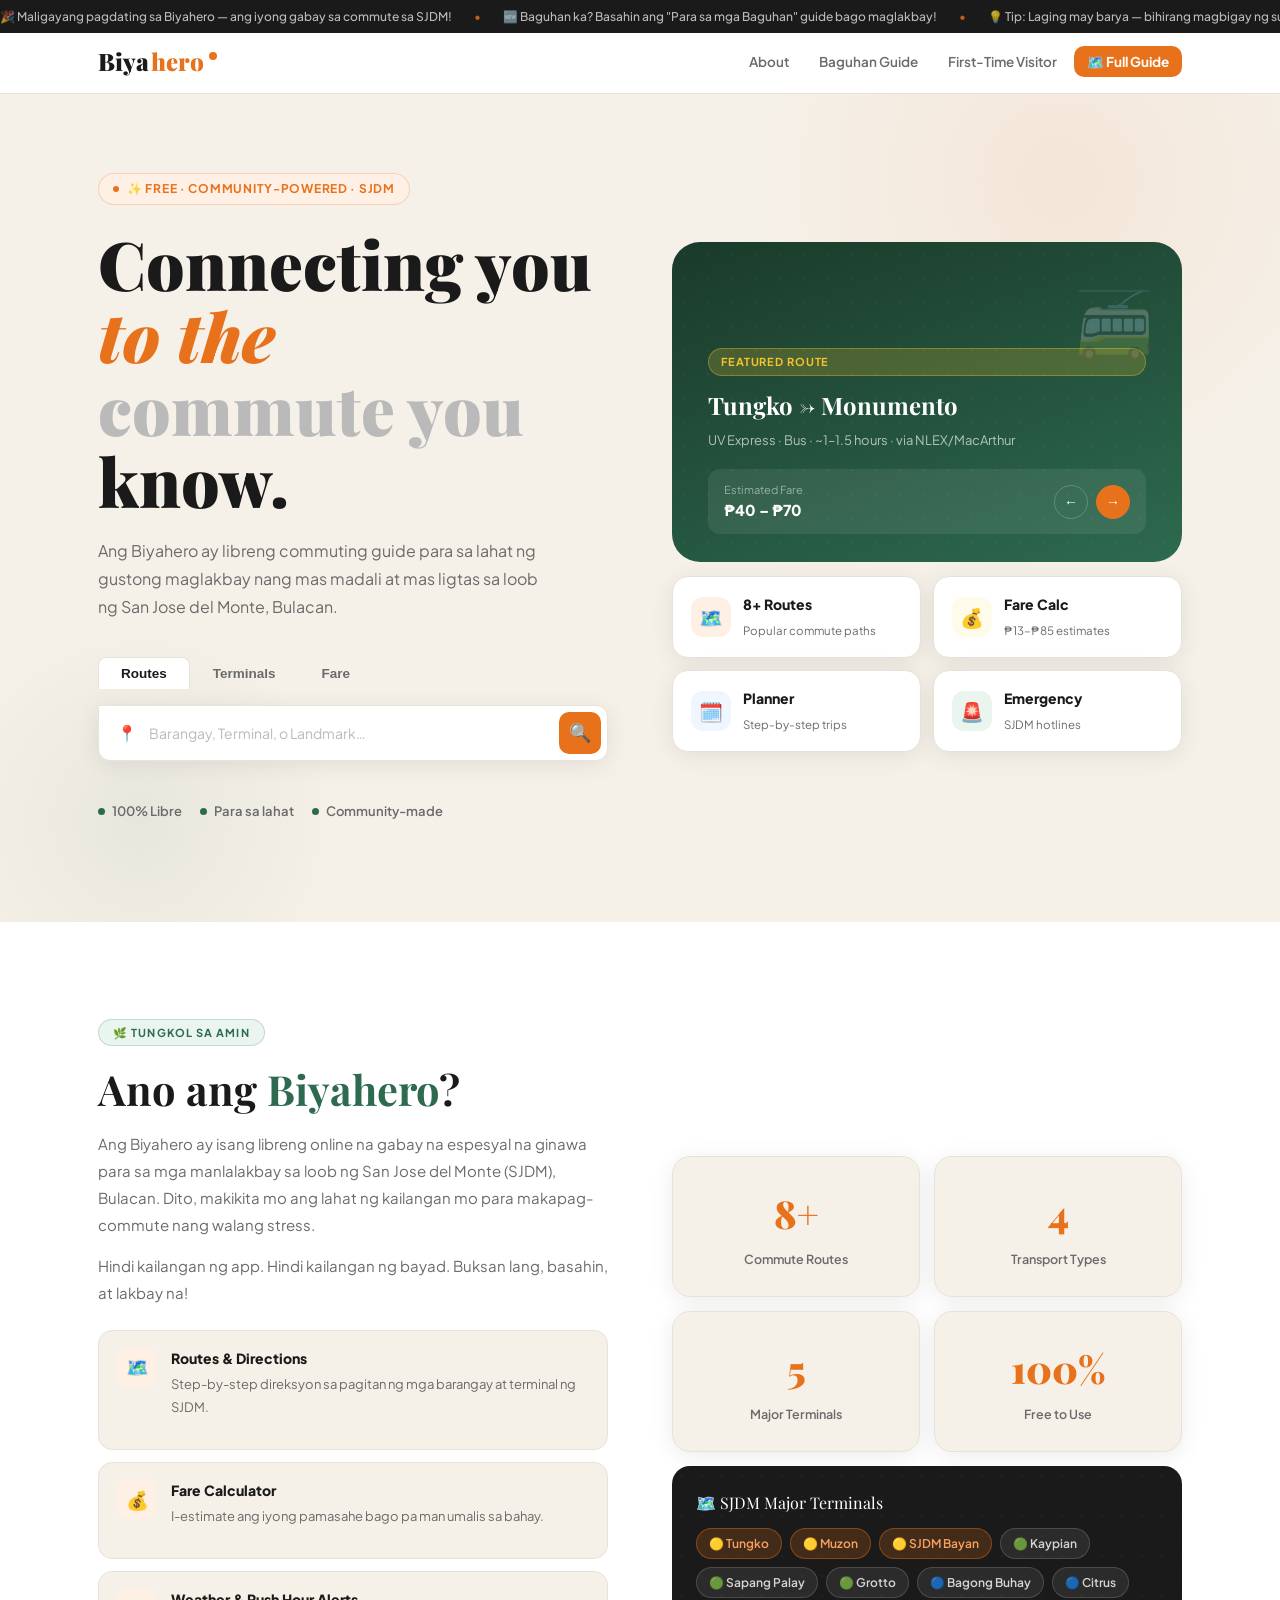
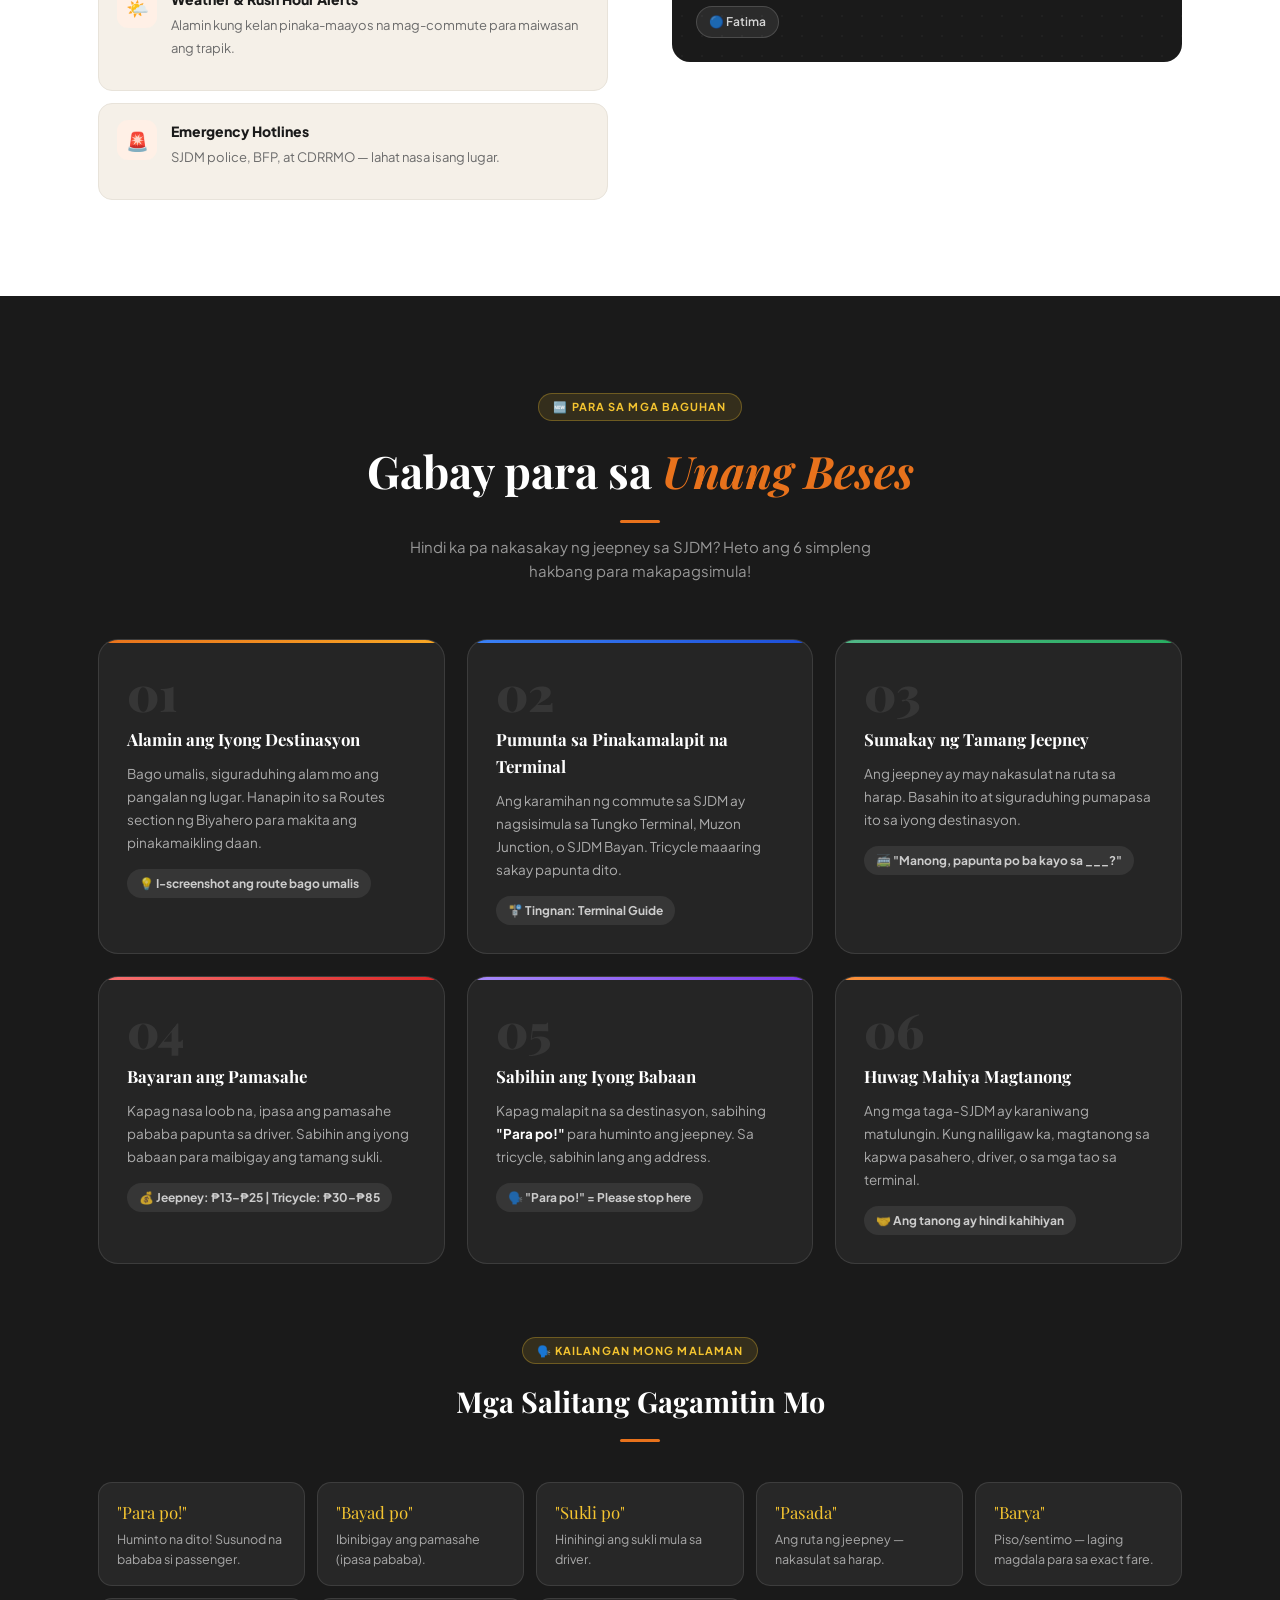
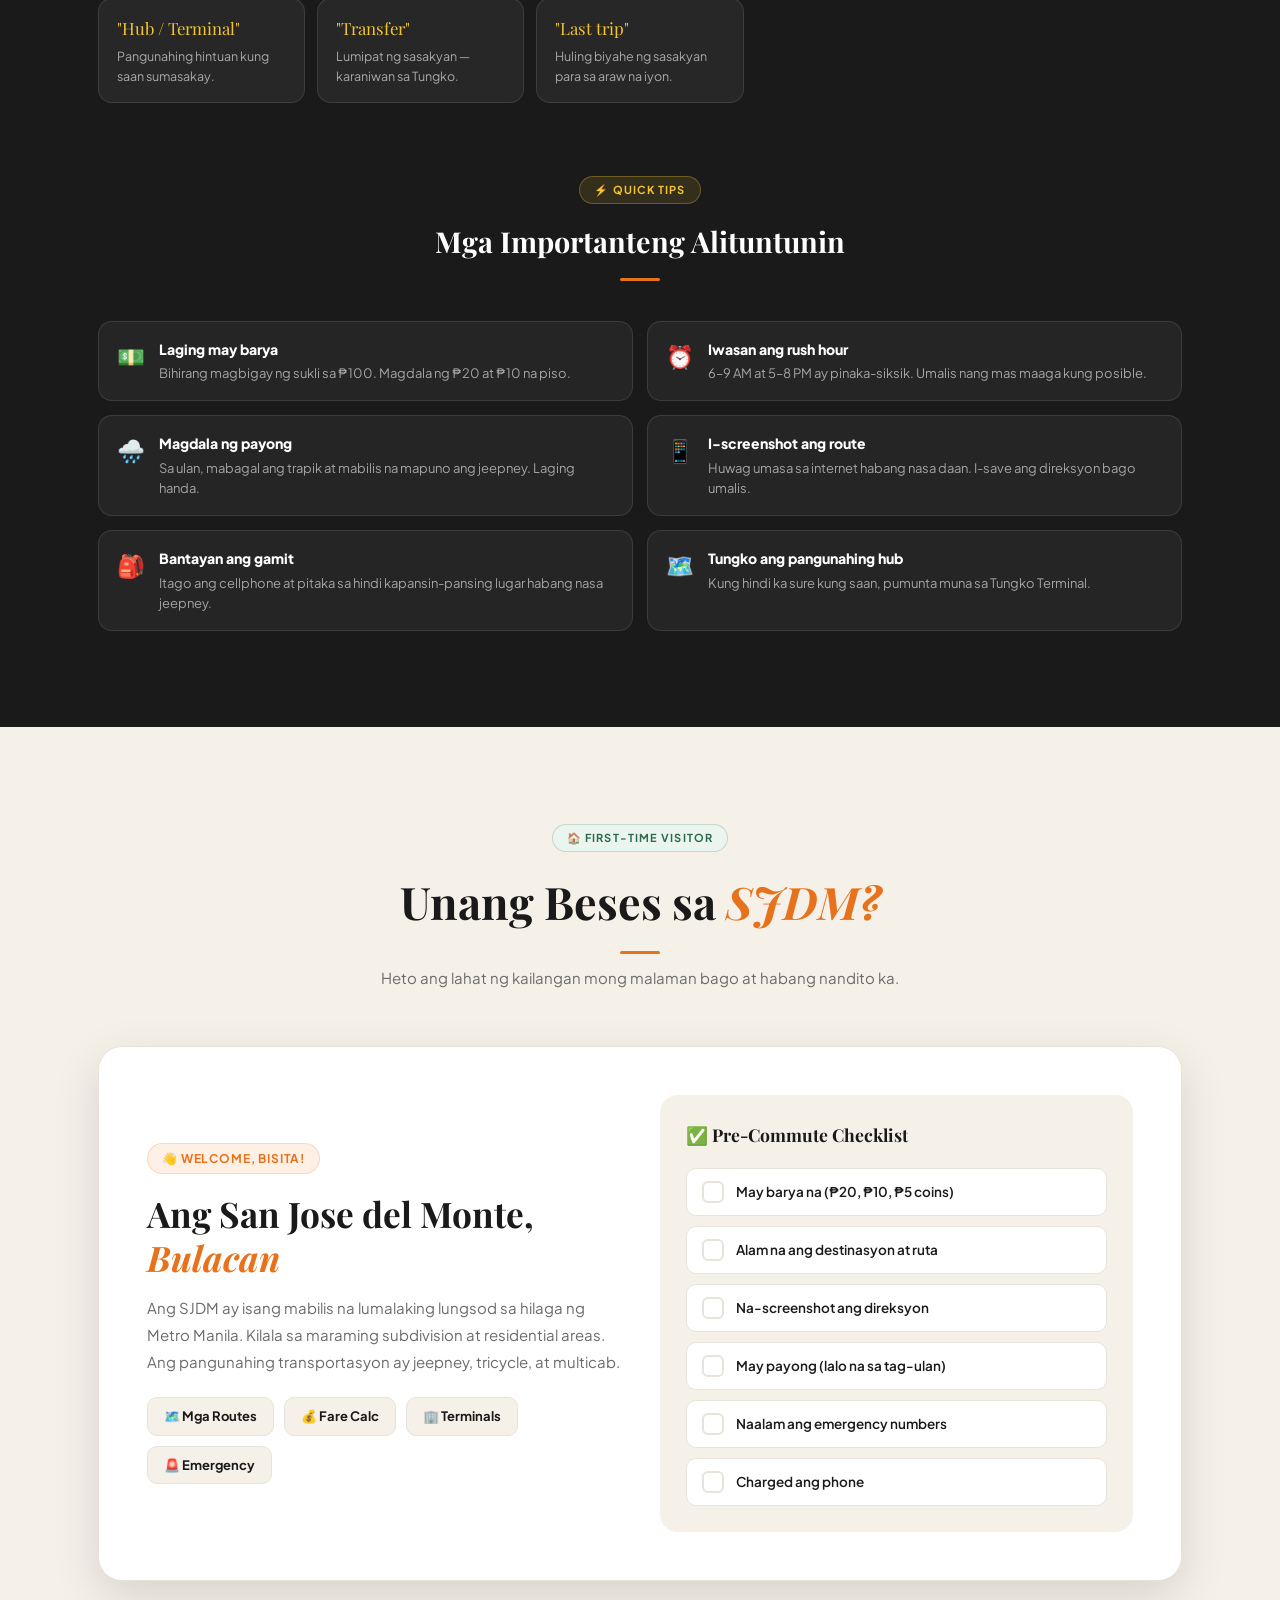
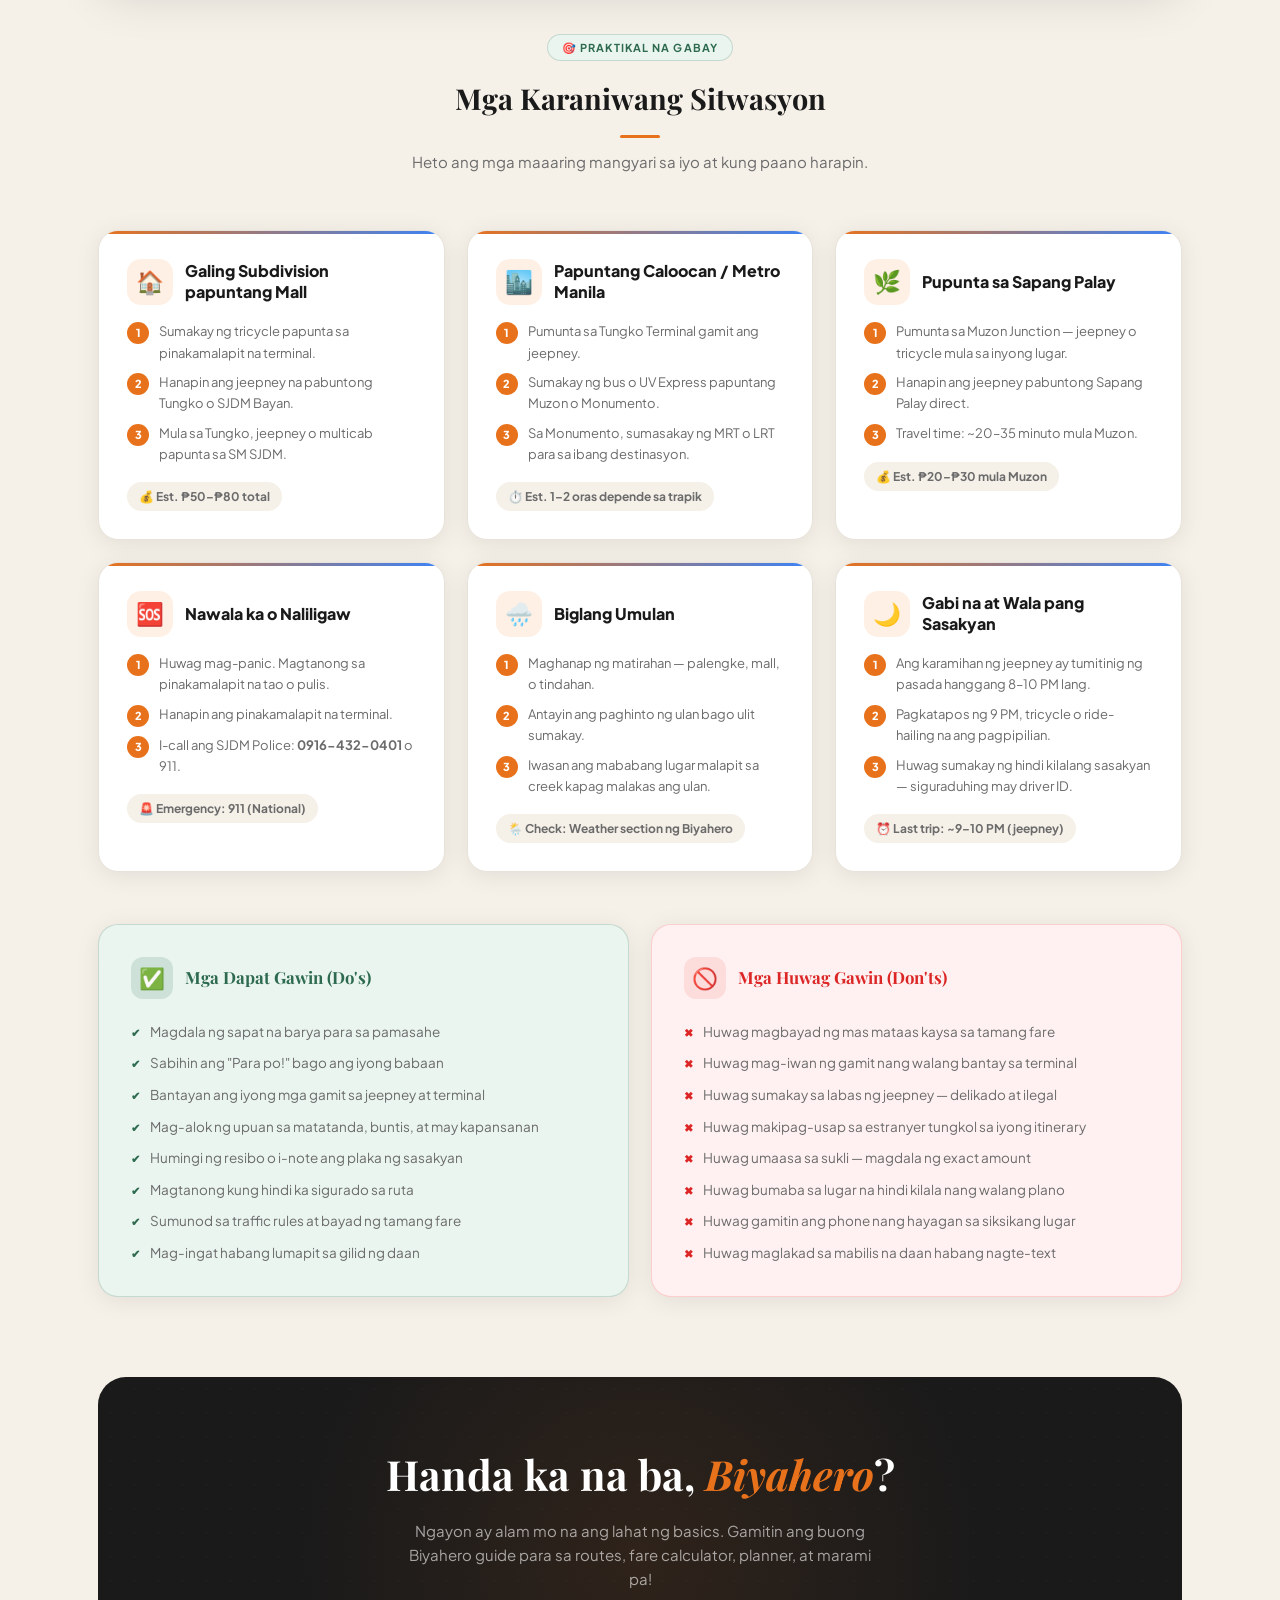
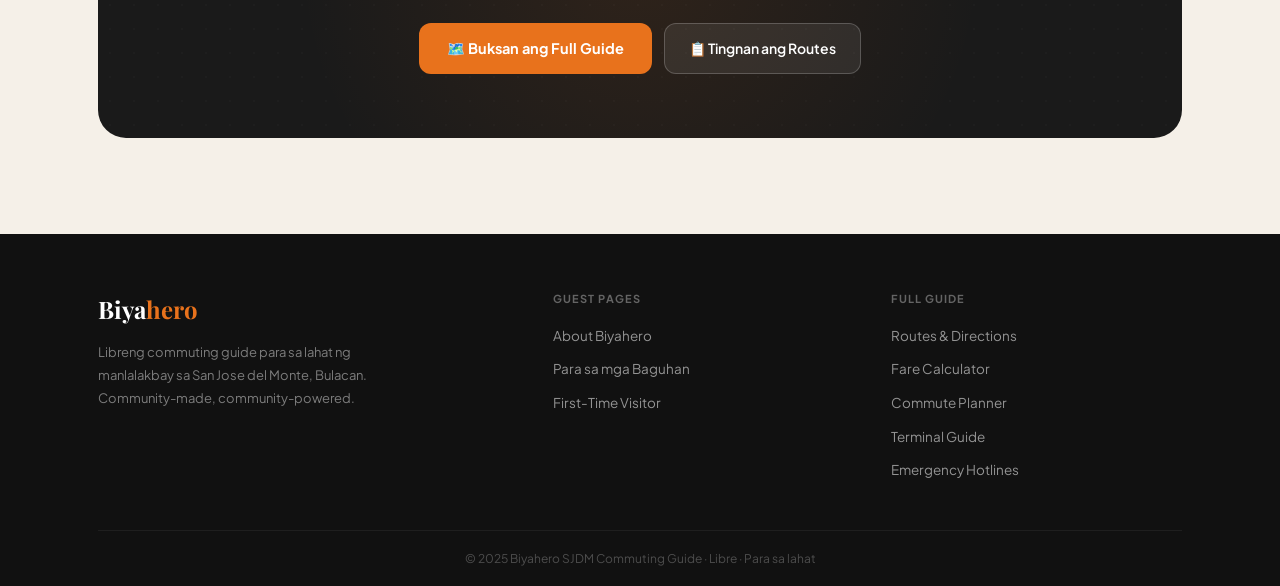
==== commit c013639e: "UI" ====
--- a/biyahero/landingpage/guestpage.html
+++ b/biyahero/landingpage/guestpage.html
@@ -3,267 +3,530 @@
 <head>
     <meta charset="UTF-8">
     <meta name="viewport" content="width=device-width, initial-scale=1.0">
-    <title>Biyahero | Welcome, Baguhan! 👋</title>
+    <title>Biyahero | Commuting Guide sa SJDM</title>
     <link rel="preconnect" href="https://fonts.googleapis.com">
     <link rel="preconnect" href="https://fonts.gstatic.com" crossorigin>
-    <link href="https://fonts.googleapis.com/css2?family=Fraunces:ital,opsz,wght@0,9..144,300;0,9..144,700;0,9..144,900;1,9..144,300;1,9..144,700&family=DM+Sans:wght@400;500;600;700&display=swap" rel="stylesheet">
-    <link rel="stylesheet" href="https://cdn-uicons.flaticon.com/2.6.0/uicons-bold-rounded/css/uicons-bold-rounded.css">
+    <link href="https://fonts.googleapis.com/css2?family=Playfair+Display:ital,wght@0,700;0,900;1,700&family=Plus+Jakarta+Sans:wght@400;500;600;700;800&display=swap" rel="stylesheet">
     <style>
         :root {
-            --green:     #1B4332;
-            --green-mid: #2D6A4F;
-            --green-lt:  #52B788;
-            --gold:      #F4C430;
-            --sky:       #29A9E1;
-            --rose:      #FF6B6B;
-            --bg:        #F7F3EC;
-            --card:      #FDFAF5;
-            --text:      #181818;
-            --muted:     #6B6560;
-            --border:    rgba(27,67,50,0.1);
-            --shadow:    0 6px 32px rgba(27,67,50,0.08);
-            --shadow-lg: 0 20px 60px rgba(27,67,50,0.14);
-            --r:         all 0.28s cubic-bezier(0.4,0,0.2,1);
-        }
-        *,*::before,*::after{margin:0;padding:0;box-sizing:border-box;}
-        html{scroll-behavior:smooth;}
-        body{font-family:'DM Sans',sans-serif;background:var(--bg);color:var(--text);line-height:1.6;overflow-x:hidden;}
-        h1,h2,h3{font-family:'Fraunces',serif;font-weight:700;}
-        .container{max-width:1100px;margin:0 auto;padding:0 24px;}
-        ::-webkit-scrollbar{width:5px;}
-        ::-webkit-scrollbar-thumb{background:var(--green);border-radius:3px;}
-
-        /* ═══ TICKER ═══ */
-        .ticker{background:var(--green);color:rgba(255,255,255,0.85);font-size:12.5px;font-weight:500;overflow:hidden;white-space:nowrap;padding:8px 0;position:fixed;top:0;width:100%;z-index:1001;}
-        .ticker-inner{display:inline-flex;gap:0;animation:scroll-ticker 50s linear infinite;}
-        .ticker-sep{color:var(--gold);margin:0 20px;opacity:0.7;}
-        @keyframes scroll-ticker{0%{transform:translateX(0)}100%{transform:translateX(-50%)}}
-
-        /* ═══ NAV ═══ */
-        .nav{background:var(--green);position:fixed;top:33px;width:100%;z-index:1000;transition:var(--r);border-bottom:1px solid rgba(255,255,255,0.07);}
-        .nav.scrolled{background:rgba(27,67,50,0.97);backdrop-filter:blur(12px);}
-        .nav .container{display:flex;align-items:center;justify-content:space-between;height:60px;}
-        .logo{font-family:'Fraunces',serif;font-size:22px;color:#fff;text-decoration:none;display:flex;align-items:center;gap:3px;font-weight:900;}
-        .logo-accent{color:var(--gold);}
-        .nav-links{display:flex;gap:2px;list-style:none;align-items:center;}
-        .nav-links a{color:rgba(255,255,255,0.75);text-decoration:none;font-size:13px;font-weight:600;padding:7px 11px;border-radius:8px;transition:var(--r);}
-        .nav-links a:hover,.nav-links a.active{color:#fff;background:rgba(255,255,255,0.1);}
-        .nav-links a.active{color:var(--gold);}
-        .nav-cta{background:var(--gold);color:var(--green)!important;border-radius:8px!important;font-weight:700!important;}
-        .nav-cta:hover{background:#ffd040!important;}
-        .hamburger{display:none;flex-direction:column;gap:5px;cursor:pointer;background:rgba(255,255,255,0.1);border:none;padding:9px;border-radius:8px;}
-        .hamburger span{width:20px;height:2px;background:#fff;border-radius:2px;display:block;}
-        .mobile-nav{display:none;background:#0d3323;padding:16px;flex-direction:column;gap:3px;}
-        .mobile-nav.open{display:flex;}
-        .mobile-nav a{color:rgba(255,255,255,0.8);text-decoration:none;font-size:14px;font-weight:600;padding:11px 16px;border-radius:10px;transition:var(--r);}
-        .mobile-nav a:hover{background:rgba(255,255,255,0.08);}
-
-        /* ═══ HERO ═══ */
-        .hero{min-height:100vh;padding-top:93px;display:flex;align-items:center;position:relative;overflow:hidden;
-            background:linear-gradient(150deg,rgba(13,51,35,0.95) 0%,rgba(27,67,50,0.9) 45%,rgba(45,106,79,0.87) 100%),
-                    url('commuter.jpg') center/cover no-repeat fixed;}
-        .hero-mesh{position:absolute;inset:0;background-image:radial-gradient(ellipse at 20% 50%,rgba(82,183,136,0.18) 0%,transparent 50%),radial-gradient(ellipse at 80% 20%,rgba(41,169,225,0.1) 0%,transparent 50%),radial-gradient(ellipse at 60% 80%,rgba(244,196,48,0.08) 0%,transparent 50%);pointer-events:none;}
-        .hero-dots{position:absolute;inset:0;background-image:radial-gradient(circle,rgba(255,255,255,0.05) 1px,transparent 1px);background-size:32px 32px;pointer-events:none;}
-        .hero-content{position:relative;z-index:2;display:grid;grid-template-columns:1fr 1fr;gap:64px;align-items:center;padding:80px 0;}
-        .hero-tag{display:inline-flex;align-items:center;gap:8px;background:rgba(82,183,136,0.2);border:1px solid rgba(82,183,136,0.35);color:#74d9a8;padding:5px 14px;border-radius:100px;font-size:12px;font-weight:700;letter-spacing:0.08em;text-transform:uppercase;margin-bottom:22px;}
-        .hero-tag::before{content:'';width:6px;height:6px;border-radius:50%;background:#52B788;animation:blink 2s infinite;}
-        @keyframes blink{0%,100%{opacity:1}50%{opacity:0.3}}
-        .hero h1{font-size:clamp(2.6rem,5vw,3.8rem);color:#fff;line-height:1.1;margin-bottom:20px;}
-        .hero h1 em{color:var(--gold);font-style:italic;}
-        .hero-sub{color:rgba(255,255,255,0.72);font-size:1.05rem;margin-bottom:36px;max-width:480px;}
-        .hero-btns{display:flex;flex-wrap:wrap;gap:12px;margin-bottom:40px;}
-        .btn-primary{background:var(--gold);color:var(--green);padding:14px 28px;border-radius:12px;font-weight:700;font-size:14.5px;text-decoration:none;display:inline-flex;align-items:center;gap:8px;transition:var(--r);}
-        .btn-primary:hover{background:#ffd040;transform:translateY(-2px);}
-        .btn-ghost{background:rgba(255,255,255,0.1);border:1.5px solid rgba(255,255,255,0.2);color:#fff;padding:13px 24px;border-radius:12px;font-weight:600;font-size:14px;text-decoration:none;display:inline-flex;align-items:center;gap:8px;transition:var(--r);}
-        .btn-ghost:hover{background:rgba(255,255,255,0.18);}
-        .hero-trust{display:flex;flex-wrap:wrap;gap:16px;}
-        .trust-item{display:flex;align-items:center;gap:7px;color:rgba(255,255,255,0.65);font-size:13px;}
-        .trust-dot{width:8px;height:8px;border-radius:50%;background:var(--green-lt);}
-        /* Hero Right — Visual Cards */
-        .hero-right{display:flex;flex-direction:column;gap:14px;align-items:flex-end;}
-        .hero-card{background:rgba(255,255,255,0.08);backdrop-filter:blur(10px);border:1px solid rgba(255,255,255,0.14);border-radius:16px;padding:18px 22px;display:flex;align-items:center;gap:14px;width:100%;max-width:320px;transition:var(--r);}
-        .hero-card:hover{background:rgba(255,255,255,0.13);}
-        .hero-card-icon{width:44px;height:44px;border-radius:12px;display:flex;align-items:center;justify-content:center;font-size:1.4rem;flex-shrink:0;}
-        .hci-g{background:rgba(82,183,136,0.25);}
-        .hci-y{background:rgba(244,196,48,0.2);}
-        .hci-b{background:rgba(41,169,225,0.2);}
-        .hci-r{background:rgba(255,107,107,0.2);}
-        .hero-card-txt strong{display:block;font-size:1.15rem;font-family:'Fraunces',serif;color:#fff;}
-        .hero-card-txt span{font-size:12px;color:rgba(255,255,255,0.58);}
-
-        /* ═══ SECTION BASE ═══ */
-        .sec{padding:96px 0;}
-        .sec-white{background:#fff;}
-        .sec-dark{background:var(--green);}
-        .sec-hd{text-align:center;margin-bottom:52px;}
-        .sec-chip{display:inline-block;background:rgba(41,169,225,0.1);color:var(--sky);border:1px solid rgba(41,169,225,0.25);padding:4px 14px;border-radius:100px;font-size:11px;font-weight:700;letter-spacing:0.1em;text-transform:uppercase;margin-bottom:14px;}
-        .sec-dark .sec-chip{background:rgba(244,196,48,0.15);color:var(--gold);border-color:rgba(244,196,48,0.3);}
-        .sec-ttl{font-size:clamp(1.9rem,4vw,2.6rem);margin-bottom:10px;}
-        .sec-ttl-line{display:block;width:40px;height:3px;background:var(--sky);margin:12px auto 0;border-radius:2px;}
-        .sec-dark .sec-ttl{color:#fff;}
-        .sec-dark .sec-ttl-line{background:var(--gold);}
-        .sec-sub{color:var(--muted);max-width:520px;margin:10px auto 0;}
-        .sec-dark .sec-sub{color:rgba(255,255,255,0.6);}
-
-        /* ═══ ABOUT ═══ */
-        .about-grid{display:grid;grid-template-columns:1fr 1fr;gap:56px;align-items:center;}
-        .about-left{}
-        .about-sup{display:inline-block;background:rgba(27,67,50,0.08);color:var(--green);border:1px solid rgba(27,67,50,0.15);padding:4px 14px;border-radius:100px;font-size:11px;font-weight:700;letter-spacing:0.1em;text-transform:uppercase;margin-bottom:18px;}
-        .about-left h2{font-size:clamp(1.9rem,3.5vw,2.6rem);margin-bottom:16px;line-height:1.2;}
-        .about-left h2 span{color:var(--green-mid);}
-        .about-left p{color:var(--muted);font-size:15px;line-height:1.8;margin-bottom:14px;}
-        .about-features{display:flex;flex-direction:column;gap:12px;margin-top:24px;}
-        .about-feat{display:flex;align-items:flex-start;gap:14px;background:var(--card);border:1.5px solid var(--border);border-radius:14px;padding:16px 18px;transition:var(--r);}
-        .about-feat:hover{border-color:rgba(27,67,50,0.2);box-shadow:var(--shadow);}
-        .about-feat-icon{width:40px;height:40px;border-radius:10px;background:rgba(27,67,50,0.08);display:flex;align-items:center;justify-content:center;font-size:1.2rem;flex-shrink:0;}
-        .about-feat-body h4{font-family:'DM Sans',sans-serif;font-size:14px;font-weight:700;margin-bottom:3px;}
-        .about-feat-body p{font-size:13px;color:var(--muted);}
-        /* Visual/Stats block */
-        .about-right{}
-        .about-stat-grid{display:grid;grid-template-columns:1fr 1fr;gap:14px;}
-        .about-stat{background:var(--card);border:1.5px solid var(--border);border-radius:18px;padding:24px;text-align:center;box-shadow:var(--shadow);transition:var(--r);}
-        .about-stat:hover{transform:translateY(-4px);box-shadow:var(--shadow-lg);}
-        .about-stat .num{font-family:'Fraunces',serif;font-size:2.2rem;font-weight:900;color:var(--green);display:block;}
-        .about-stat .lbl{font-size:12.5px;color:var(--muted);font-weight:600;}
-        .about-map{background:var(--green);border-radius:18px;padding:24px;margin-top:14px;color:#fff;position:relative;overflow:hidden;}
-        .about-map::before{content:'';position:absolute;inset:0;background-image:radial-gradient(circle,rgba(255,255,255,0.04) 1px,transparent 1px);background-size:20px 20px;}
-        .about-map-title{font-family:'Fraunces',serif;font-size:1.1rem;margin-bottom:10px;position:relative;}
-        .about-map-nodes{display:flex;flex-wrap:wrap;gap:8px;position:relative;}
-        .map-node{background:rgba(255,255,255,0.12);border:1px solid rgba(255,255,255,0.18);color:rgba(255,255,255,0.85);font-size:12px;font-weight:600;padding:5px 12px;border-radius:100px;display:flex;align-items:center;gap:5px;}
-        .map-node.hub{background:rgba(244,196,48,0.2);border-color:rgba(244,196,48,0.4);color:var(--gold);}
-
-        /* ═══ PARA SA MGA BAGUHAN ═══ */
-        .baguhan-sec{background:var(--green);padding:96px 0;}
-        .steps-wrap{display:grid;grid-template-columns:repeat(auto-fill,minmax(280px,1fr));gap:24px;margin-top:8px;}
-        .step-card{background:rgba(255,255,255,0.07);border:1px solid rgba(255,255,255,0.12);border-radius:20px;padding:28px;transition:var(--r);position:relative;overflow:hidden;}
-        .step-card::before{content:'';position:absolute;top:0;left:0;right:0;height:3px;}
-        .step-card.s1::before{background:linear-gradient(90deg,var(--gold),#f9a825);}
-        .step-card.s2::before{background:linear-gradient(90deg,var(--sky),#1976d2);}
-        .step-card.s3::before{background:linear-gradient(90deg,var(--green-lt),#27ae60);}
-        .step-card.s4::before{background:linear-gradient(90deg,var(--rose),#e53935);}
-        .step-card.s5::before{background:linear-gradient(90deg,#a78bfa,#7c3aed);}
-        .step-card.s6::before{background:linear-gradient(90deg,#fb923c,#ea580c);}
-        .step-card:hover{transform:translateY(-6px);background:rgba(255,255,255,0.11);}
-        .step-num{font-family:'Fraunces',serif;font-size:3rem;font-weight:900;color:rgba(255,255,255,0.1);line-height:1;margin-bottom:8px;}
-        .step-card h3{color:#fff;font-size:1.1rem;margin-bottom:10px;}
-        .step-card p{color:rgba(255,255,255,0.68);font-size:13.5px;line-height:1.7;}
-        .step-tag{display:inline-flex;align-items:center;gap:5px;margin-top:14px;background:rgba(255,255,255,0.1);color:rgba(255,255,255,0.8);font-size:12px;font-weight:700;padding:5px 12px;border-radius:100px;}
-
-        /* Baguhan Tips List */
-        .tips-list{margin-top:52px;display:grid;grid-template-columns:1fr 1fr;gap:14px;}
-        .tip-row{display:flex;align-items:flex-start;gap:14px;background:rgba(255,255,255,0.06);border:1px solid rgba(255,255,255,0.1);border-radius:14px;padding:16px 18px;transition:var(--r);}
-        .tip-row:hover{background:rgba(255,255,255,0.1);}
-        .tip-emoji{font-size:1.4rem;flex-shrink:0;margin-top:1px;}
-        .tip-row h4{font-family:'DM Sans',sans-serif;font-size:14px;font-weight:700;color:#fff;margin-bottom:3px;}
-        .tip-row p{font-size:13px;color:rgba(255,255,255,0.62);}
-
-        /* Vocab section */
-        .vocab-grid{display:grid;grid-template-columns:repeat(auto-fill,minmax(220px,1fr));gap:12px;margin-top:40px;}
-        .vocab-card{background:rgba(255,255,255,0.07);border:1px solid rgba(255,255,255,0.1);border-radius:14px;padding:16px 18px;transition:var(--r);}
-        .vocab-card:hover{background:rgba(255,255,255,0.12);}
-        .vocab-term{font-family:'Fraunces',serif;font-size:1.05rem;color:var(--gold);margin-bottom:4px;}
-        .vocab-def{font-size:12.5px;color:rgba(255,255,255,0.65);}
-
-        /* ═══ FIRST-TIME VISITOR ═══ */
-        .ftv-sec{background:var(--bg);padding:96px 0;}
-        .ftv-hero{background:var(--card);border:1.5px solid var(--border);border-radius:26px;padding:48px;box-shadow:var(--shadow-lg);margin-bottom:52px;display:grid;grid-template-columns:1fr 1fr;gap:40px;align-items:center;}
-        .ftv-badge{display:inline-flex;align-items:center;gap:7px;background:rgba(255,107,107,0.1);border:1px solid rgba(255,107,107,0.25);color:var(--rose);padding:5px 14px;border-radius:100px;font-size:12px;font-weight:700;letter-spacing:0.07em;text-transform:uppercase;margin-bottom:18px;}
-        .ftv-hero h2{font-size:clamp(1.9rem,3.5vw,2.5rem);margin-bottom:14px;line-height:1.2;}
-        .ftv-hero h2 em{color:var(--green-mid);font-style:italic;}
-        .ftv-hero p{color:var(--muted);font-size:15px;line-height:1.8;margin-bottom:22px;}
-        .ftv-quick-links{display:flex;flex-wrap:wrap;gap:10px;}
-        .ftv-link{background:rgba(27,67,50,0.08);border:1.5px solid rgba(27,67,50,0.12);color:var(--green);padding:8px 16px;border-radius:10px;font-size:13px;font-weight:700;text-decoration:none;transition:var(--r);}
-        .ftv-link:hover{background:var(--green);color:#fff;}
-        .ftv-checklist{background:var(--bg);border-radius:18px;padding:24px;}
-        .ftv-checklist h3{font-size:1.1rem;margin-bottom:18px;display:flex;align-items:center;gap:8px;}
-        .check-items{display:flex;flex-direction:column;gap:10px;}
-        .check-item{display:flex;align-items:center;gap:12px;background:#fff;border-radius:10px;padding:12px 15px;border:1.5px solid var(--border);cursor:pointer;transition:var(--r);}
-        .check-item:hover{border-color:rgba(27,67,50,0.2);}
-        .check-item.checked{background:rgba(27,67,50,0.04);border-color:rgba(82,183,136,0.3);}
-        .check-item.checked .chk-box{background:var(--green-lt);border-color:var(--green-lt);}
-        .check-item.checked .chk-box::after{content:'✓';color:#fff;font-size:11px;font-weight:800;}
-        .chk-box{width:22px;height:22px;border-radius:6px;border:2px solid var(--border);display:flex;align-items:center;justify-content:center;flex-shrink:0;transition:var(--r);}
-        .check-item span{font-size:13.5px;font-weight:600;transition:var(--r);}
-        .check-item.checked span{text-decoration:line-through;color:var(--muted);}
-
-        /* Scenario Cards */
-        .scenarios-grid{display:grid;grid-template-columns:repeat(auto-fill,minmax(300px,1fr));gap:22px;margin-top:8px;}
-        .scenario-card{background:var(--card);border:1.5px solid var(--border);border-radius:20px;padding:28px;box-shadow:var(--shadow);transition:var(--r);position:relative;overflow:hidden;}
-        .scenario-card::before{content:'';position:absolute;top:0;left:0;right:0;height:3px;background:linear-gradient(90deg,var(--green),var(--sky));}
-        .scenario-card:hover{transform:translateY(-5px);box-shadow:var(--shadow-lg);}
-        .scenario-head{display:flex;align-items:center;gap:12px;margin-bottom:16px;}
-        .scenario-icon{width:48px;height:48px;border-radius:14px;background:rgba(27,67,50,0.08);display:flex;align-items:center;justify-content:center;font-size:1.5rem;flex-shrink:0;}
-        .scenario-head h3{font-size:1rem;line-height:1.3;}
-        .scenario-steps{display:flex;flex-direction:column;gap:8px;}
-        .sc-step{display:flex;gap:10px;align-items:flex-start;}
-        .sc-num{width:22px;height:22px;border-radius:50%;background:var(--green);color:#fff;font-size:11px;font-weight:800;display:flex;align-items:center;justify-content:center;flex-shrink:0;margin-top:1px;}
-        .sc-step p{font-size:13px;color:var(--muted);line-height:1.6;}
-        .scenario-tag{margin-top:16px;display:inline-flex;align-items:center;gap:5px;background:rgba(41,169,225,0.08);border:1px solid rgba(41,169,225,0.2);color:var(--sky);font-size:12px;font-weight:700;padding:5px 12px;border-radius:100px;}
-
+            --cream:    #F5F0E8;
+            --white:    #FFFFFF;
+            --dark:     #1A1A1A;
+            --dark2:    #2C2C2C;
+            --muted:    #6B6B6B;
+            --border:   #E8E3DA;
+            --orange:   #E8721C;
+            --orange-lt:#FFF0E6;
+            --green:    #2D6A4F;
+            --green-lt: #EAF5EF;
+            --gold:     #F4C430;
+            --sky:      #3B82F6;
+            --card-shadow: 0 4px 24px rgba(0,0,0,0.08);
+            --card-shadow-lg: 0 16px 48px rgba(0,0,0,0.12);
+            --r: all 0.25s cubic-bezier(0.4,0,0.2,1);
+        }
+        *, *::before, *::after { margin: 0; padding: 0; box-sizing: border-box; }
+        html { scroll-behavior: smooth; }
+        body { font-family: 'Plus Jakarta Sans', sans-serif; background: var(--cream); color: var(--dark); line-height: 1.6; overflow-x: hidden; }
+        h1,h2,h3 { font-family: 'Playfair Display', serif; }
+        .container { max-width: 1140px; margin: 0 auto; padding: 0 28px; }
+        ::-webkit-scrollbar { width: 5px; }
+        ::-webkit-scrollbar-thumb { background: var(--orange); border-radius: 3px; }
+
+        /* ══ TICKER ══ */
+        .ticker { background: var(--dark); color: rgba(255,255,255,0.7); font-size: 12px; font-weight: 500; overflow: hidden; white-space: nowrap; padding: 7px 0; position: fixed; top: 0; width: 100%; z-index: 1001; }
+        .ticker-inner { display: inline-flex; gap: 0; animation: scroll-ticker 55s linear infinite; }
+        .ticker-sep { color: var(--orange); margin: 0 22px; opacity: 0.8; }
+        @keyframes scroll-ticker { 0%{transform:translateX(0)} 100%{transform:translateX(-50%)} }
+
+        /* ══ NAV ══ */
+        .nav { background: var(--white); position: fixed; top: 29px; width: 100%; z-index: 1000; transition: var(--r); border-bottom: 1px solid var(--border); }
+        .nav.scrolled { box-shadow: 0 4px 20px rgba(0,0,0,0.08); }
+        .nav .container { display: flex; align-items: center; justify-content: space-between; height: 64px; }
+        .logo { font-family: 'Playfair Display', serif; font-size: 24px; color: var(--dark); text-decoration: none; display: flex; align-items: center; gap: 2px; font-weight: 900; }
+        .logo-dot { display: inline-block; width: 8px; height: 8px; border-radius: 50%; background: var(--orange); margin-left: 3px; margin-bottom: 10px; }
+        .nav-links { display: flex; gap: 4px; list-style: none; align-items: center; }
+        .nav-links a { color: var(--muted); text-decoration: none; font-size: 13.5px; font-weight: 600; padding: 7px 13px; border-radius: 8px; transition: var(--r); }
+        .nav-links a:hover, .nav-links a.active { color: var(--dark); background: var(--cream); }
+        .nav-cta { background: var(--orange) !important; color: #fff !important; border-radius: 10px !important; font-weight: 700 !important; }
+        .nav-cta:hover { background: #d4641a !important; color: #fff !important; transform: translateY(-1px); }
+        .hamburger { display: none; flex-direction: column; gap: 5px; cursor: pointer; background: var(--cream); border: none; padding: 9px; border-radius: 8px; }
+        .hamburger span { width: 20px; height: 2px; background: var(--dark); border-radius: 2px; display: block; }
+        .mobile-nav { display: none; background: var(--white); padding: 12px 16px; flex-direction: column; gap: 3px; border-top: 1px solid var(--border); }
+        .mobile-nav.open { display: flex; }
+        .mobile-nav a { color: var(--dark); text-decoration: none; font-size: 14px; font-weight: 600; padding: 11px 16px; border-radius: 10px; transition: var(--r); }
+        .mobile-nav a:hover { background: var(--cream); }
+
+        /* ══ HERO ══ */
+        .hero {
+            min-height: 100vh;
+            padding-top: 93px;
+            display: flex;
+            align-items: center;
+            background: var(--cream);
+            position: relative;
+            overflow: hidden;
+        }
+        /* Decorative background blobs */
+        .hero::before {
+            content: '';
+            position: absolute;
+            top: -120px; right: -80px;
+            width: 600px; height: 600px;
+            border-radius: 50%;
+            background: radial-gradient(circle, rgba(232,114,28,0.08) 0%, transparent 70%);
+            pointer-events: none;
+        }
+        .hero::after {
+            content: '';
+            position: absolute;
+            bottom: -100px; left: -60px;
+            width: 400px; height: 400px;
+            border-radius: 50%;
+            background: radial-gradient(circle, rgba(45,106,79,0.07) 0%, transparent 70%);
+            pointer-events: none;
+        }
+        .hero-grid {
+            display: grid;
+            grid-template-columns: 1fr 1fr;
+            gap: 64px;
+            align-items: center;
+            padding: 80px 0 100px;
+            position: relative;
+            z-index: 1;
+        }
+        .hero-tag {
+            display: inline-flex; align-items: center; gap: 8px;
+            background: var(--orange-lt); color: var(--orange);
+            border: 1px solid rgba(232,114,28,0.25);
+            padding: 5px 14px; border-radius: 100px;
+            font-size: 12px; font-weight: 700; letter-spacing: 0.06em; text-transform: uppercase;
+            margin-bottom: 22px; font-family: 'Plus Jakarta Sans', sans-serif;
+        }
+        .hero-tag::before { content:''; width:6px; height:6px; border-radius:50%; background:var(--orange); animation: blink 2s infinite; }
+        @keyframes blink { 0%,100%{opacity:1} 50%{opacity:0.3} }
+        .hero h1 {
+            font-size: clamp(2.8rem, 5.5vw, 4.2rem);
+            line-height: 1.08;
+            color: var(--dark);
+            margin-bottom: 6px;
+            font-weight: 900;
+        }
+        .hero h1 .italic-accent { color: var(--orange); font-style: italic; }
+        .hero h1 .light-line { color: #BABABA; display: block; }
+        .hero-sub {
+            color: var(--muted); font-size: 1rem; margin: 20px 0 36px;
+            max-width: 460px; line-height: 1.75;
+        }
+
+        /* Search bar (UiXShuvo style) */
+        .hero-search-wrap { margin-bottom: 40px; }
+        .search-tabs { display: flex; gap: 0; margin-bottom: 16px; }
+        .s-tab {
+            padding: 8px 22px; border-radius: 8px 8px 0 0;
+            font-size: 13.5px; font-weight: 700; cursor: pointer;
+            border: 1.5px solid transparent; border-bottom: none;
+            background: transparent; color: var(--muted); transition: var(--r);
+        }
+        .s-tab.active { background: var(--white); border-color: var(--border); color: var(--dark); }
+        .search-bar {
+            display: flex; align-items: center;
+            background: var(--white);
+            border: 1.5px solid var(--border);
+            border-radius: 0 12px 12px 12px;
+            padding: 6px 6px 6px 18px;
+            box-shadow: var(--card-shadow);
+            gap: 12px;
+        }
+        .search-bar input {
+            flex: 1; border: none; outline: none; font-family: inherit;
+            font-size: 14px; color: var(--dark); background: transparent;
+        }
+        .search-bar input::placeholder { color: #BABABA; }
+        .search-btn {
+            background: var(--orange); color: #fff; border: none;
+            width: 42px; height: 42px; border-radius: 10px;
+            cursor: pointer; display: flex; align-items: center; justify-content: center;
+            font-size: 18px; transition: var(--r); flex-shrink: 0;
+        }
+        .search-btn:hover { background: #d4641a; }
+
+        .hero-trust { display: flex; flex-wrap: wrap; gap: 18px; }
+        .trust-item { display: flex; align-items: center; gap: 7px; color: var(--muted); font-size: 13px; font-weight: 600; }
+        .trust-dot { width: 7px; height: 7px; border-radius: 50%; background: var(--green); }
+
+        /* ══ HERO RIGHT — card stack ══ */
+        .hero-right { position: relative; }
+        /* Big image card */
+        .hero-img-card {
+            background: linear-gradient(160deg, #1a3a2a 0%, #2D6A4F 100%);
+            border-radius: 28px;
+            padding: 36px 36px 28px;
+            color: #fff;
+            position: relative;
+            overflow: hidden;
+            min-height: 320px;
+            display: flex;
+            flex-direction: column;
+            justify-content: flex-end;
+        }
+        .hero-img-card::before {
+            content: '';
+            position: absolute;
+            inset: 0;
+            background-image: radial-gradient(circle, rgba(255,255,255,0.04) 1px, transparent 1px);
+            background-size: 24px 24px;
+        }
+        .hero-img-card-icon {
+            position: absolute;
+            top: 28px; right: 28px;
+            font-size: 4rem; opacity: 0.25;
+        }
+        .hero-img-card-tag {
+            display: inline-block; background: rgba(244,196,48,0.2); color: var(--gold);
+            border: 1px solid rgba(244,196,48,0.35); padding: 4px 12px; border-radius: 100px;
+            font-size: 11px; font-weight: 700; letter-spacing: 0.08em; text-transform: uppercase;
+            margin-bottom: 10px; position: relative;
+        }
+        .hero-img-card h3 { font-size: 1.5rem; margin-bottom: 6px; position: relative; }
+        .hero-img-card p { font-size: 13px; color: rgba(255,255,255,0.65); position: relative; margin-bottom: 18px; }
+        .hero-img-card-footer {
+            display: flex; align-items: center; justify-content: space-between;
+            background: rgba(255,255,255,0.08); border-radius: 12px; padding: 12px 16px;
+            position: relative;
+        }
+        .hero-img-card-price { font-family: 'Plus Jakarta Sans', sans-serif; }
+        .hero-img-card-price .label { font-size: 11px; color: rgba(255,255,255,0.5); }
+        .hero-img-card-price .value { font-size: 15px; font-weight: 800; color: #fff; }
+        .hero-card-arrows { display: flex; gap: 8px; }
+        .arrow-btn {
+            width: 34px; height: 34px; border-radius: 50%; border: 1.5px solid rgba(255,255,255,0.2);
+            background: transparent; color: #fff; cursor: pointer; display: flex; align-items: center; justify-content: center;
+            font-size: 14px; transition: var(--r);
+        }
+        .arrow-btn.filled { background: var(--orange); border-color: var(--orange); }
+        .arrow-btn:hover { background: rgba(255,255,255,0.15); }
+
+        /* Floating mini cards */
+        .hero-mini-cards {
+            display: grid; grid-template-columns: 1fr 1fr; gap: 12px; margin-top: 14px;
+        }
+        .mini-card {
+            background: var(--white); border: 1.5px solid var(--border);
+            border-radius: 16px; padding: 16px 18px;
+            display: flex; align-items: center; gap: 12px;
+            transition: var(--r); box-shadow: var(--card-shadow);
+        }
+        .mini-card:hover { transform: translateY(-3px); box-shadow: var(--card-shadow-lg); }
+        .mini-card-icon {
+            width: 40px; height: 40px; border-radius: 12px;
+            display: flex; align-items: center; justify-content: center;
+            font-size: 1.2rem; flex-shrink: 0;
+        }
+        .mc-orange { background: var(--orange-lt); }
+        .mc-green  { background: var(--green-lt); }
+        .mc-blue   { background: #EFF6FF; }
+        .mc-gold   { background: #FFFBEB; }
+        .mini-card-txt strong { display: block; font-size: 14px; font-weight: 800; color: var(--dark); }
+        .mini-card-txt span { font-size: 11.5px; color: var(--muted); }
+
+        /* ══ SECTIONS ══ */
+        .sec { padding: 96px 0; }
+        .sec-white { background: var(--white); }
+        .sec-dark { background: var(--dark); }
+        .sec-cream { background: var(--cream); }
+        .sec-hd { text-align: center; margin-bottom: 56px; }
+        .sec-chip {
+            display: inline-block; background: var(--orange-lt); color: var(--orange);
+            border: 1px solid rgba(232,114,28,0.25); padding: 4px 14px; border-radius: 100px;
+            font-size: 11px; font-weight: 700; letter-spacing: 0.1em; text-transform: uppercase;
+            margin-bottom: 14px; font-family: 'Plus Jakarta Sans', sans-serif;
+        }
+        .sec-dark .sec-chip { background: rgba(244,196,48,0.12); color: var(--gold); border-color: rgba(244,196,48,0.3); }
+        .sec-ttl { font-size: clamp(1.9rem, 4vw, 2.8rem); color: var(--dark); margin-bottom: 10px; }
+        .sec-dark .sec-ttl { color: #fff; }
+        .sec-ttl-accent { color: var(--orange); font-style: italic; }
+        .sec-ttl-line { display: block; width: 40px; height: 3px; background: var(--orange); margin: 14px auto 0; border-radius: 2px; }
+        .sec-sub { color: var(--muted); max-width: 520px; margin: 12px auto 0; font-size: 15px; }
+        .sec-dark .sec-sub { color: rgba(255,255,255,0.55); }
+
+        /* ══ ABOUT ══ */
+        .about-grid { display: grid; grid-template-columns: 1fr 1fr; gap: 64px; align-items: center; }
+        .about-tag {
+            display: inline-block; background: var(--green-lt); color: var(--green);
+            border: 1px solid rgba(45,106,79,0.2); padding: 4px 14px; border-radius: 100px;
+            font-size: 11px; font-weight: 700; letter-spacing: 0.1em; text-transform: uppercase;
+            margin-bottom: 18px; font-family: 'Plus Jakarta Sans', sans-serif;
+        }
+        .about-left h2 { font-size: clamp(1.9rem, 3.5vw, 2.6rem); margin-bottom: 16px; line-height: 1.2; }
+        .about-left h2 span { color: var(--green); }
+        .about-left p { color: var(--muted); font-size: 15px; line-height: 1.8; margin-bottom: 14px; }
+        .about-feats { display: flex; flex-direction: column; gap: 12px; margin-top: 24px; }
+        .about-feat {
+            display: flex; align-items: flex-start; gap: 14px;
+            background: var(--cream); border: 1.5px solid var(--border);
+            border-radius: 14px; padding: 16px 18px; transition: var(--r);
+        }
+        .about-feat:hover { border-color: rgba(232,114,28,0.3); box-shadow: var(--card-shadow); }
+        .about-feat-icon {
+            width: 40px; height: 40px; border-radius: 11px; background: var(--orange-lt);
+            display: flex; align-items: center; justify-content: center; font-size: 1.15rem; flex-shrink: 0;
+        }
+        .about-feat-body h4 { font-family: 'Plus Jakarta Sans', sans-serif; font-size: 14px; font-weight: 800; margin-bottom: 3px; }
+        .about-feat-body p { font-size: 13px; color: var(--muted); }
+        /* Stats grid */
+        .stats-grid { display: grid; grid-template-columns: 1fr 1fr; gap: 14px; }
+        .stat-card {
+            background: var(--cream); border: 1.5px solid var(--border); border-radius: 18px;
+            padding: 26px; text-align: center; transition: var(--r); box-shadow: var(--card-shadow);
+        }
+        .stat-card:hover { transform: translateY(-4px); box-shadow: var(--card-shadow-lg); border-color: rgba(232,114,28,0.3); }
+        .stat-card .num { font-family: 'Playfair Display', serif; font-size: 2.4rem; font-weight: 900; color: var(--orange); display: block; }
+        .stat-card .lbl { font-size: 12.5px; color: var(--muted); font-weight: 600; }
+        .map-panel {
+            margin-top: 14px; background: var(--dark);
+            border-radius: 18px; padding: 24px; color: #fff; position: relative; overflow: hidden;
+        }
+        .map-panel::before {
+            content:''; position:absolute; inset:0;
+            background-image: radial-gradient(circle, rgba(255,255,255,0.03) 1px, transparent 1px);
+            background-size: 20px 20px;
+        }
+        .map-panel-title { font-family: 'Playfair Display', serif; font-size: 1rem; margin-bottom: 12px; position: relative; }
+        .map-nodes { display: flex; flex-wrap: wrap; gap: 8px; position: relative; }
+        .map-node {
+            background: rgba(255,255,255,0.08); border: 1px solid rgba(255,255,255,0.15);
+            color: rgba(255,255,255,0.8); font-size: 12px; font-weight: 600;
+            padding: 5px 12px; border-radius: 100px;
+        }
+        .map-node.hub { background: rgba(232,114,28,0.2); border-color: rgba(232,114,28,0.4); color: #F9A260; }
+
+        /* ══ BAGUHAN — dark section ══ */
+        .steps-grid { display: grid; grid-template-columns: repeat(auto-fill, minmax(280px, 1fr)); gap: 22px; }
+        .step-card {
+            background: rgba(255,255,255,0.05); border: 1px solid rgba(255,255,255,0.1);
+            border-radius: 20px; padding: 28px; position: relative; overflow: hidden; transition: var(--r);
+        }
+        .step-card::after {
+            content:''; position:absolute; top:0; left:0; right:0; height:3px; border-radius:3px 3px 0 0;
+        }
+        .step-card.s1::after{background:linear-gradient(90deg,var(--orange),#f9a825);}
+        .step-card.s2::after{background:linear-gradient(90deg,#3B82F6,#1d4ed8);}
+        .step-card.s3::after{background:linear-gradient(90deg,#52B788,#27ae60);}
+        .step-card.s4::after{background:linear-gradient(90deg,#f87171,#dc2626);}
+        .step-card.s5::after{background:linear-gradient(90deg,#a78bfa,#7c3aed);}
+        .step-card.s6::after{background:linear-gradient(90deg,#fb923c,#ea580c);}
+        .step-card:hover { transform: translateY(-5px); background: rgba(255,255,255,0.09); }
+        .step-num { font-family: 'Playfair Display', serif; font-size: 3rem; font-weight: 900; color: rgba(255,255,255,0.08); line-height: 1; margin-bottom: 10px; }
+        .step-card h3 { color: #fff; font-size: 1.05rem; margin-bottom: 10px; }
+        .step-card p { color: rgba(255,255,255,0.62); font-size: 13.5px; line-height: 1.7; }
+        .step-tag {
+            display: inline-flex; align-items: center; gap: 5px; margin-top: 14px;
+            background: rgba(255,255,255,0.08); color: rgba(255,255,255,0.75);
+            font-size: 12px; font-weight: 700; padding: 5px 12px; border-radius: 100px;
+        }
+        /* Vocab */
+        .vocab-grid { display: grid; grid-template-columns: repeat(auto-fill, minmax(200px, 1fr)); gap: 12px; margin-top: 40px; }
+        .vocab-card {
+            background: rgba(255,255,255,0.06); border: 1px solid rgba(255,255,255,0.1);
+            border-radius: 14px; padding: 16px 18px; transition: var(--r);
+        }
+        .vocab-card:hover { background: rgba(255,255,255,0.11); }
+        .vocab-term { font-family: 'Playfair Display', serif; font-size: 1.05rem; color: var(--gold); margin-bottom: 4px; }
+        .vocab-def { font-size: 12.5px; color: rgba(255,255,255,0.6); }
+        /* Tips */
+        .tips-grid { display: grid; grid-template-columns: 1fr 1fr; gap: 14px; margin-top: 40px; }
+        .tip-row {
+            display: flex; align-items: flex-start; gap: 14px;
+            background: rgba(255,255,255,0.05); border: 1px solid rgba(255,255,255,0.1);
+            border-radius: 14px; padding: 16px 18px; transition: var(--r);
+        }
+        .tip-row:hover { background: rgba(255,255,255,0.09); }
+        .tip-emoji { font-size: 1.4rem; flex-shrink: 0; margin-top: 1px; }
+        .tip-row h4 { font-family: 'Plus Jakarta Sans', sans-serif; font-size: 14px; font-weight: 800; color: #fff; margin-bottom: 3px; }
+        .tip-row p { font-size: 13px; color: rgba(255,255,255,0.58); }
+
+        /* ══ FIRST-TIME VISITOR ══ */
+        .ftv-hero-card {
+            background: var(--white); border: 1.5px solid var(--border);
+            border-radius: 24px; padding: 48px; box-shadow: var(--card-shadow-lg);
+            margin-bottom: 52px; display: grid; grid-template-columns: 1fr 1fr; gap: 40px; align-items: center;
+        }
+        .ftv-badge {
+            display: inline-flex; align-items: center; gap: 7px;
+            background: var(--orange-lt); color: var(--orange);
+            border: 1px solid rgba(232,114,28,0.2); padding: 5px 14px; border-radius: 100px;
+            font-size: 12px; font-weight: 700; letter-spacing: 0.07em; text-transform: uppercase;
+            margin-bottom: 18px; font-family: 'Plus Jakarta Sans', sans-serif;
+        }
+        .ftv-hero-card h2 { font-size: clamp(1.6rem, 3vw, 2.2rem); margin-bottom: 14px; line-height: 1.25; }
+        .ftv-hero-card h2 em { color: var(--orange); font-style: italic; }
+        .ftv-hero-card p { color: var(--muted); font-size: 15px; line-height: 1.8; margin-bottom: 22px; }
+        .ftv-quick-links { display: flex; flex-wrap: wrap; gap: 10px; }
+        .ftv-link {
+            background: var(--cream); border: 1.5px solid var(--border); color: var(--dark);
+            padding: 8px 16px; border-radius: 10px; font-size: 13px; font-weight: 700;
+            text-decoration: none; transition: var(--r);
+        }
+        .ftv-link:hover { background: var(--dark); color: #fff; border-color: var(--dark); }
+        /* Checklist */
+        .ftv-checklist { background: var(--cream); border-radius: 18px; padding: 26px; }
+        .ftv-checklist h3 { font-size: 1.1rem; margin-bottom: 18px; display: flex; align-items: center; gap: 8px; }
+        .check-items { display: flex; flex-direction: column; gap: 10px; }
+        .check-item {
+            display: flex; align-items: center; gap: 12px;
+            background: var(--white); border-radius: 10px; padding: 12px 15px;
+            border: 1.5px solid var(--border); cursor: pointer; transition: var(--r);
+        }
+        .check-item:hover { border-color: rgba(232,114,28,0.3); }
+        .check-item.checked { background: rgba(45,106,79,0.04); border-color: rgba(82,183,136,0.3); }
+        .check-item.checked .chk-box { background: var(--green); border-color: var(--green); }
+        .check-item.checked .chk-box::after { content:'✓'; color:#fff; font-size:11px; font-weight:800; }
+        .chk-box {
+            width: 22px; height: 22px; border-radius: 6px; border: 2px solid var(--border);
+            display: flex; align-items: center; justify-content: center; flex-shrink: 0; transition: var(--r);
+        }
+        .check-item span { font-size: 13.5px; font-weight: 600; transition: var(--r); }
+        .check-item.checked span { text-decoration: line-through; color: var(--muted); }
+        /* Scenarios */
+        .scenarios-grid { display: grid; grid-template-columns: repeat(auto-fill, minmax(300px, 1fr)); gap: 22px; margin-top: 8px; }
+        .scenario-card {
+            background: var(--white); border: 1.5px solid var(--border);
+            border-radius: 20px; padding: 28px; box-shadow: var(--card-shadow);
+            transition: var(--r); position: relative; overflow: hidden;
+        }
+        .scenario-card::before { content:''; position:absolute; top:0; left:0; right:0; height:3px; background: linear-gradient(90deg, var(--orange), #3B82F6); }
+        .scenario-card:hover { transform: translateY(-5px); box-shadow: var(--card-shadow-lg); }
+        .scenario-head { display: flex; align-items: center; gap: 12px; margin-bottom: 16px; }
+        .scenario-icon {
+            width: 46px; height: 46px; border-radius: 14px; background: var(--orange-lt);
+            display: flex; align-items: center; justify-content: center; font-size: 1.4rem; flex-shrink: 0;
+        }
+        .scenario-head h3 { font-size: 1rem; line-height: 1.3; font-family: 'Plus Jakarta Sans', sans-serif; font-weight: 800; }
+        .scenario-steps { display: flex; flex-direction: column; gap: 8px; }
+        .sc-step { display: flex; gap: 10px; align-items: flex-start; }
+        .sc-num {
+            width: 22px; height: 22px; border-radius: 50%; background: var(--orange); color: #fff;
+            font-size: 11px; font-weight: 800; display: flex; align-items: center; justify-content: center;
+            flex-shrink: 0; margin-top: 1px;
+        }
+        .sc-step p { font-size: 13px; color: var(--muted); line-height: 1.65; }
+        .scenario-tag {
+            margin-top: 16px; display: inline-flex; align-items: center; gap: 5px;
+            background: var(--cream); color: var(--muted);
+            font-size: 12px; font-weight: 700; padding: 5px 12px; border-radius: 100px;
+        }
         /* Do's and Don'ts */
-        .dos-donts{display:grid;grid-template-columns:1fr 1fr;gap:24px;margin-top:52px;}
-        .dd-card{border-radius:20px;padding:32px;box-shadow:var(--shadow);}
-        .dd-card.dos{background:rgba(82,183,136,0.08);border:1.5px solid rgba(82,183,136,0.2);}
-        .dd-card.donts{background:rgba(255,107,107,0.07);border:1.5px solid rgba(255,107,107,0.2);}
-        .dd-head{display:flex;align-items:center;gap:12px;margin-bottom:22px;}
-        .dd-icon{width:42px;height:42px;border-radius:12px;display:flex;align-items:center;justify-content:center;font-size:1.3rem;}
-        .dd-card.dos .dd-icon{background:rgba(82,183,136,0.15);}
-        .dd-card.donts .dd-icon{background:rgba(255,107,107,0.12);}
-        .dd-head h3{font-size:1.1rem;}
-        .dd-card.dos .dd-head h3{color:var(--green-mid);}
-        .dd-card.donts .dd-head h3{color:var(--rose);}
-        .dd-list{display:flex;flex-direction:column;gap:10px;}
-        .dd-item{display:flex;align-items:flex-start;gap:10px;font-size:13.5px;color:var(--muted);}
-        .dd-item::before{content:'✔';font-size:11px;font-weight:800;color:var(--green-lt);flex-shrink:0;margin-top:3px;}
-        .dd-card.donts .dd-item::before{content:'✖';color:var(--rose);}
-
-        /* CTA banner */
-        .cta-banner{background:var(--green);border-radius:26px;padding:56px 48px;text-align:center;margin-top:80px;position:relative;overflow:hidden;}
-        .cta-banner::before{content:'';position:absolute;inset:0;background-image:radial-gradient(circle,rgba(255,255,255,0.03) 1px,transparent 1px);background-size:24px 24px;}
-        .cta-banner h2{font-size:clamp(1.8rem,4vw,2.6rem);color:#fff;margin-bottom:12px;position:relative;}
-        .cta-banner h2 em{color:var(--gold);font-style:italic;}
-        .cta-banner p{color:rgba(255,255,255,0.65);font-size:15px;margin-bottom:32px;max-width:480px;margin-left:auto;margin-right:auto;position:relative;}
-        .cta-btns{display:flex;flex-wrap:wrap;gap:12px;justify-content:center;position:relative;}
-
-        /* ═══ FOOTER ═══ */
-        .footer{background:#0a2618;padding:56px 0 0;}
-        .footer-inner{display:grid;grid-template-columns:1.4fr 1fr 1fr;gap:48px;padding-bottom:48px;}
-        .footer-brand h3{font-family:'Fraunces',serif;font-size:1.5rem;color:#fff;margin-bottom:12px;}
-        .footer-brand h3 span{color:var(--gold);}
-        .footer-brand p{font-size:13px;color:rgba(255,255,255,0.5);line-height:1.8;max-width:280px;}
-        .footer-col h4{font-size:12px;font-weight:700;color:rgba(255,255,255,0.45);text-transform:uppercase;letter-spacing:0.08em;margin-bottom:14px;}
-        .footer-links{list-style:none;display:flex;flex-direction:column;gap:8px;}
-        .footer-links a{color:rgba(255,255,255,0.6);text-decoration:none;font-size:13.5px;transition:color 0.2s;}
-        .footer-links a:hover{color:#fff;}
-        .footer-bottom{border-top:1px solid rgba(255,255,255,0.07);padding:18px 0;text-align:center;}
-        .footer-bottom p{font-size:12px;color:rgba(255,255,255,0.3);}
-
-        /* ═══ BACK TO TOP ═══ */
-        .back-top{position:fixed;bottom:32px;right:32px;width:42px;height:42px;background:var(--green);color:#fff;border:none;border-radius:12px;cursor:pointer;font-size:18px;box-shadow:var(--shadow);display:none;align-items:center;justify-content:center;z-index:800;transition:var(--r);}
-        .back-top.show{display:flex;}
-        .back-top:hover{background:var(--sky);}
-
-        /* ═══ ANIMATIONS ═══ */
-        .fade-in{opacity:0;transform:translateY(20px);transition:opacity 0.65s ease-out,transform 0.65s ease-out;}
-        .fade-in.vis{opacity:1;transform:none;}
-
-        /* ═══ RESPONSIVE ═══ */
-        @media(max-width:1024px){
-            .hero-content{grid-template-columns:1fr;text-align:center;gap:32px;}
-            .hero-right{flex-direction:row;flex-wrap:wrap;justify-content:center;}
-            .hero-card{flex:1;min-width:180px;}
-            .about-grid{grid-template-columns:1fr;}
-            .ftv-hero{grid-template-columns:1fr;}
-            .dos-donts{grid-template-columns:1fr;}
-            .footer-inner{grid-template-columns:1fr 1fr;gap:32px;}
-        }
-        @media(max-width:680px){
-            .nav-links{display:none;}
-            .hamburger{display:flex;}
-            .tips-list{grid-template-columns:1fr;}
-            .footer-inner{grid-template-columns:1fr;}
-            .cta-banner{padding:40px 24px;}
-            .about-stat-grid{grid-template-columns:1fr 1fr;}
+        .dos-donts { display: grid; grid-template-columns: 1fr 1fr; gap: 22px; margin-top: 52px; }
+        .dd-card { border-radius: 20px; padding: 32px; box-shadow: var(--card-shadow); }
+        .dd-card.dos { background: var(--green-lt); border: 1.5px solid rgba(45,106,79,0.2); }
+        .dd-card.donts { background: #FFF1F1; border: 1.5px solid rgba(239,68,68,0.2); }
+        .dd-head { display: flex; align-items: center; gap: 12px; margin-bottom: 22px; }
+        .dd-icon { width: 42px; height: 42px; border-radius: 12px; display: flex; align-items: center; justify-content: center; font-size: 1.3rem; }
+        .dd-card.dos .dd-icon { background: rgba(45,106,79,0.15); }
+        .dd-card.donts .dd-icon { background: rgba(239,68,68,0.12); }
+        .dd-head h3 { font-size: 1.05rem; }
+        .dd-card.dos .dd-head h3 { color: var(--green); }
+        .dd-card.donts .dd-head h3 { color: #dc2626; }
+        .dd-list { display: flex; flex-direction: column; gap: 10px; }
+        .dd-item { display: flex; align-items: flex-start; gap: 10px; font-size: 13.5px; color: var(--muted); }
+        .dd-item::before { content:'✔'; font-size:11px; font-weight:800; color: var(--green); flex-shrink:0; margin-top:3px; }
+        .dd-card.donts .dd-item::before { content:'✖'; color: #dc2626; }
+
+        /* ══ CTA BANNER ══ */
+        .cta-banner {
+            background: var(--dark); border-radius: 28px; padding: 64px 56px;
+            text-align: center; position: relative; overflow: hidden; margin-top: 80px;
+        }
+        .cta-banner::before {
+            content:''; position:absolute; inset:0;
+            background-image: radial-gradient(circle, rgba(232,114,28,0.1) 0%, transparent 60%);
+            pointer-events: none;
+        }
+        .cta-banner::after {
+            content:''; position:absolute; inset:0;
+            background-image: radial-gradient(circle, rgba(255,255,255,0.02) 1px, transparent 1px);
+            background-size: 24px 24px; pointer-events: none;
+        }
+        .cta-banner h2 { font-size: clamp(1.8rem, 4vw, 2.6rem); color: #fff; margin-bottom: 12px; position: relative; z-index: 1; }
+        .cta-banner h2 em { color: var(--orange); font-style: italic; }
+        .cta-banner p { color: rgba(255,255,255,0.6); font-size: 15px; margin-bottom: 32px; max-width: 480px; margin-left: auto; margin-right: auto; position: relative; z-index: 1; }
+        .cta-btns { display: flex; flex-wrap: wrap; gap: 12px; justify-content: center; position: relative; z-index: 1; }
+
+        /* ══ BUTTONS ══ */
+        .btn-primary {
+            background: var(--orange); color: #fff; padding: 14px 28px;
+            border-radius: 12px; font-weight: 700; font-size: 14.5px;
+            text-decoration: none; display: inline-flex; align-items: center; gap: 8px;
+            transition: var(--r); font-family: 'Plus Jakarta Sans', sans-serif;
+        }
+        .btn-primary:hover { background: #d4641a; transform: translateY(-2px); }
+        .btn-ghost {
+            background: rgba(255,255,255,0.08); border: 1.5px solid rgba(255,255,255,0.2);
+            color: #fff; padding: 13px 24px; border-radius: 12px;
+            font-weight: 600; font-size: 14px; text-decoration: none;
+            display: inline-flex; align-items: center; gap: 8px; transition: var(--r);
+            font-family: 'Plus Jakarta Sans', sans-serif;
+        }
+        .btn-ghost:hover { background: rgba(255,255,255,0.16); }
+        .btn-outline {
+            background: transparent; border: 1.5px solid var(--border); color: var(--dark);
+            padding: 12px 24px; border-radius: 12px; font-weight: 700; font-size: 14px;
+            text-decoration: none; display: inline-flex; align-items: center; gap: 8px;
+            transition: var(--r); font-family: 'Plus Jakarta Sans', sans-serif;
+        }
+        .btn-outline:hover { border-color: var(--orange); color: var(--orange); }
+
+        /* ══ FOOTER ══ */
+        .footer { background: #111; padding: 56px 0 0; }
+        .footer-inner { display: grid; grid-template-columns: 1.4fr 1fr 1fr; gap: 48px; padding-bottom: 48px; }
+        .footer-brand h3 { font-family: 'Playfair Display', serif; font-size: 1.5rem; color: #fff; margin-bottom: 12px; }
+        .footer-brand h3 span { color: var(--orange); }
+        .footer-brand p { font-size: 13px; color: rgba(255,255,255,0.45); line-height: 1.8; max-width: 280px; }
+        .footer-col h4 { font-size: 11px; font-weight: 700; color: rgba(255,255,255,0.35); text-transform: uppercase; letter-spacing: 0.1em; margin-bottom: 14px; }
+        .footer-links { list-style: none; display: flex; flex-direction: column; gap: 8px; }
+        .footer-links a { color: rgba(255,255,255,0.55); text-decoration: none; font-size: 13.5px; transition: color 0.2s; }
+        .footer-links a:hover { color: #fff; }
+        .footer-bottom { border-top: 1px solid rgba(255,255,255,0.06); padding: 18px 0; text-align: center; }
+        .footer-bottom p { font-size: 12px; color: rgba(255,255,255,0.25); }
+
+        /* ══ BACK TO TOP ══ */
+        .back-top {
+            position: fixed; bottom: 32px; right: 32px;
+            width: 42px; height: 42px; background: var(--orange); color: #fff;
+            border: none; border-radius: 12px; cursor: pointer; font-size: 18px;
+            box-shadow: 0 4px 16px rgba(232,114,28,0.4); display: none;
+            align-items: center; justify-content: center; z-index: 800; transition: var(--r);
+        }
+        .back-top.show { display: flex; }
+        .back-top:hover { background: #d4641a; transform: translateY(-2px); }
+
+        /* ══ FADE IN ══ */
+        .fade-in { opacity: 0; transform: translateY(24px); transition: opacity 0.65s ease-out, transform 0.65s ease-out; }
+        .fade-in.vis { opacity: 1; transform: none; }
+
+        /* ══ SUB-SECTION CHIPS ══ */
+        .sub-sec-hd { margin: 72px 0 24px; text-align: center; }
+
+        /* ══ RESPONSIVE ══ */
+        @media(max-width: 1024px) {
+            .hero-grid { grid-template-columns: 1fr; text-align: center; gap: 40px; }
+            .hero-sub { margin-left: auto; margin-right: auto; }
+            .hero-trust { justify-content: center; }
+            .hero-search-wrap .search-tabs { justify-content: center; }
+            .about-grid { grid-template-columns: 1fr; }
+            .ftv-hero-card { grid-template-columns: 1fr; }
+            .dos-donts { grid-template-columns: 1fr; }
+            .footer-inner { grid-template-columns: 1fr 1fr; gap: 32px; }
+        }
+        @media(max-width: 680px) {
+            .nav-links { display: none; }
+            .hamburger { display: flex; }
+            .tips-grid { grid-template-columns: 1fr; }
+            .footer-inner { grid-template-columns: 1fr; }
+            .cta-banner { padding: 40px 24px; }
+            .stats-grid { grid-template-columns: 1fr 1fr; }
+            .hero-mini-cards { grid-template-columns: 1fr 1fr; }
         }
     </style>
 </head>
@@ -276,7 +539,7 @@
         <span class="ticker-sep">•</span>
         <span>🆕 Baguhan ka? Basahin ang "Para sa mga Baguhan" guide bago maglakbay!</span>
         <span class="ticker-sep">•</span>
-        <span>💡 Tip #1: Laging may barya — jeepney at tricycle ay bihirang magbigay ng sukli sa ₱100+</span>
+        <span>💡 Tip: Laging may barya — bihirang magbigay ng sukli sa ₱100+ ang mga driver</span>
         <span class="ticker-sep">•</span>
         <span>🚎 Tungko Terminal ang pangunahing hub — dito pwede pumunta kahit saan sa SJDM</span>
         <span class="ticker-sep">•</span>
@@ -286,7 +549,7 @@
         <span class="ticker-sep">•</span>
         <span>🆕 Baguhan ka? Basahin ang "Para sa mga Baguhan" guide bago maglakbay!</span>
         <span class="ticker-sep">•</span>
-        <span>💡 Tip #1: Laging may barya — jeepney at tricycle ay bihirang magbigay ng sukli sa ₱100+</span>
+        <span>💡 Tip: Laging may barya — bihirang magbigay ng sukli sa ₱100+ ang mga driver</span>
         <span class="ticker-sep">•</span>
         <span>🚎 Tungko Terminal ang pangunahing hub — dito pwede pumunta kahit saan sa SJDM</span>
         <span class="ticker-sep">•</span>
@@ -297,12 +560,12 @@
 <!-- Nav -->
 <nav class="nav" id="mainNav">
     <div class="container">
-        <a href="login.html" class="logo">Biya<span class="logo-accent">hero</span></a>
+        <a href="login/login.html" class="logo">Biya<span style="color:var(--orange)">hero</span><span class="logo-dot"></span></a>
         <ul class="nav-links">
             <li><a href="#about" class="active">About</a></li>
             <li><a href="#baguhan">Baguhan Guide</a></li>
             <li><a href="#firsttime">First-Time Visitor</a></li>
-            <li><a href="login.html" class="nav-cta">🗺️ Go to Full Guide</a></li>
+            <li><a href="login/login.html" class="nav-cta">🗺️ Full Guide</a></li>
         </ul>
         <button class="hamburger" id="hamburgerBtn" aria-label="Menu"><span></span><span></span><span></span></button>
     </div>
@@ -310,57 +573,94 @@
         <a href="#about">About Biyahero</a>
         <a href="#baguhan">Para sa mga Baguhan</a>
         <a href="#firsttime">First-Time Visitor</a>
-        <a href="login.html">🗺️ Full Commute Guide</a>
+        <a href="login/login.html">🗺️ Full Commute Guide</a>
     </div>
 </nav>
 
-<!-- ═══ HERO ═══ -->
+<!-- ══ HERO ══ -->
 <section class="hero">
-    <div class="hero-mesh"></div>
-    <div class="hero-dots"></div>
     <div class="container">
-        <div class="hero-content">
+        <div class="hero-grid">
+            <!-- Left -->
             <div class="hero-left">
                 <div class="hero-tag">✨ Free · Community-powered · SJDM</div>
-                <h1>Kumusta, <em>Bisita!</em><br>Welcome to Biyahero</h1>
-                <p class="hero-sub">Ang Biyahero ay libreng commuting guide para sa lahat ng gustong maglakbay nang mas madali, mas ligtas, at mas kampante sa loob ng San Jose del Monte, Bulacan.</p>
-                <div class="hero-btns">
-                    <a href="#baguhan" class="btn-primary">📖 Baguhan Guide</a>
-                    <a href="login.html" class="btn-ghost">🗺️ Full Guide</a>
-                </div>
+                <h1>
+                    Connecting you <span class="italic-accent">to the</span>
+                    <span class="light-line">commute you</span>
+                    know.
+                </h1>
+                <p class="hero-sub">Ang Biyahero ay libreng commuting guide para sa lahat ng gustong maglakbay nang mas madali at mas ligtas sa loob ng San Jose del Monte, Bulacan.</p>
+
+                <!-- Search bar -->
+                <div class="hero-search-wrap">
+                    <div class="search-tabs">
+                        <button class="s-tab active" onclick="setTab(this)">Routes</button>
+                        <button class="s-tab" onclick="setTab(this)">Terminals</button>
+                        <button class="s-tab" onclick="setTab(this)">Fare</button>
+                    </div>
+                    <div class="search-bar">
+                        <span>📍</span>
+                        <input type="text" placeholder="Barangay, Terminal, o Landmark…" />
+                        <button class="search-btn">🔍</button>
+                    </div>
+                </div>
+
                 <div class="hero-trust">
                     <div class="trust-item"><span class="trust-dot"></span> 100% Libre</div>
                     <div class="trust-item"><span class="trust-dot"></span> Para sa lahat</div>
                     <div class="trust-item"><span class="trust-dot"></span> Community-made</div>
                 </div>
             </div>
+
+            <!-- Right -->
             <div class="hero-right">
-                <div class="hero-card">
-                    <div class="hero-card-icon hci-g">🗺️</div>
-                    <div class="hero-card-txt">
-                        <strong>8+ Routes</strong>
-                        <span>Popular commute paths</span>
-                    </div>
-                </div>
-                <div class="hero-card">
-                    <div class="hero-card-icon hci-y">💰</div>
-                    <div class="hero-card-txt">
-                        <strong>Fare Calc</strong>
-                        <span>₱13–₱85 estimates</span>
-                    </div>
-                </div>
-                <div class="hero-card">
-                    <div class="hero-card-icon hci-b">🗓️</div>
-                    <div class="hero-card-txt">
-                        <strong>Commute Planner</strong>
-                        <span>Step-by-step schedule</span>
-                    </div>
-                </div>
-                <div class="hero-card">
-                    <div class="hero-card-icon hci-r">🚨</div>
-                    <div class="hero-card-txt">
-                        <strong>Emergency</strong>
-                        <span>SJDM hotlines</span>
+                <!-- Big card -->
+                <div class="hero-img-card">
+                    <div class="hero-img-card-icon">🚎</div>
+                    <div class="hero-img-card-tag">Featured Route</div>
+                    <h3>Tungko → Monumento</h3>
+                    <p>UV Express · Bus · ~1–1.5 hours · via NLEX/MacArthur</p>
+                    <div class="hero-img-card-footer">
+                        <div class="hero-img-card-price">
+                            <div class="label">Estimated Fare</div>
+                            <div class="value">₱40 – ₱70</div>
+                        </div>
+                        <div class="hero-card-arrows">
+                            <button class="arrow-btn">←</button>
+                            <button class="arrow-btn filled">→</button>
+                        </div>
+                    </div>
+                </div>
+
+                <!-- Mini cards -->
+                <div class="hero-mini-cards">
+                    <div class="mini-card">
+                        <div class="mini-card-icon mc-orange">🗺️</div>
+                        <div class="mini-card-txt">
+                            <strong>8+ Routes</strong>
+                            <span>Popular commute paths</span>
+                        </div>
+                    </div>
+                    <div class="mini-card">
+                        <div class="mini-card-icon mc-gold">💰</div>
+                        <div class="mini-card-txt">
+                            <strong>Fare Calc</strong>
+                            <span>₱13–₱85 estimates</span>
+                        </div>
+                    </div>
+                    <div class="mini-card">
+                        <div class="mini-card-icon mc-blue">🗓️</div>
+                        <div class="mini-card-txt">
+                            <strong>Planner</strong>
+                            <span>Step-by-step trips</span>
+                        </div>
+                    </div>
+                    <div class="mini-card">
+                        <div class="mini-card-icon mc-green">🚨</div>
+                        <div class="mini-card-txt">
+                            <strong>Emergency</strong>
+                            <span>SJDM hotlines</span>
+                        </div>
                     </div>
                 </div>
             </div>
@@ -368,16 +668,16 @@
     </div>
 </section>
 
-<!-- ═══ ABOUT ═══ -->
+<!-- ══ ABOUT ══ -->
 <section id="about" class="sec sec-white">
     <div class="container">
         <div class="about-grid">
             <div class="about-left fade-in">
-                <div class="about-sup">🌿 Tungkol sa Amin</div>
+                <div class="about-tag">🌿 Tungkol sa Amin</div>
                 <h2>Ano ang <span>Biyahero</span>?</h2>
                 <p>Ang Biyahero ay isang libreng online na gabay na espesyal na ginawa para sa mga manlalakbay sa loob ng San Jose del Monte (SJDM), Bulacan. Dito, makikita mo ang lahat ng kailangan mo para makapag-commute nang walang stress.</p>
                 <p>Hindi kailangan ng app. Hindi kailangan ng bayad. Buksan lang, basahin, at lakbay na!</p>
-                <div class="about-features">
+                <div class="about-feats">
                     <div class="about-feat">
                         <div class="about-feat-icon">🗺️</div>
                         <div class="about-feat-body">
@@ -409,27 +709,27 @@
                 </div>
             </div>
             <div class="about-right fade-in">
-                <div class="about-stat-grid">
-                    <div class="about-stat">
+                <div class="stats-grid">
+                    <div class="stat-card">
                         <span class="num">8+</span>
                         <span class="lbl">Commute Routes</span>
                     </div>
-                    <div class="about-stat">
+                    <div class="stat-card">
                         <span class="num">4</span>
                         <span class="lbl">Transport Types</span>
                     </div>
-                    <div class="about-stat">
+                    <div class="stat-card">
                         <span class="num">5</span>
                         <span class="lbl">Major Terminals</span>
                     </div>
-                    <div class="about-stat">
+                    <div class="stat-card">
                         <span class="num">100%</span>
                         <span class="lbl">Free to Use</span>
                     </div>
                 </div>
-                <div class="about-map">
-                    <div class="about-map-title">🗺️ SJDM Major Terminals</div>
-                    <div class="about-map-nodes">
+                <div class="map-panel">
+                    <div class="map-panel-title">🗺️ SJDM Major Terminals</div>
+                    <div class="map-nodes">
                         <div class="map-node hub">🟡 Tungko</div>
                         <div class="map-node hub">🟡 Muzon</div>
                         <div class="map-node hub">🟡 SJDM Bayan</div>
@@ -446,294 +746,192 @@
     </div>
 </section>
 
-<!-- ═══ PARA SA MGA BAGUHAN ═══ -->
-<section id="baguhan" class="baguhan-sec">
+<!-- ══ BAGUHAN ══ -->
+<section id="baguhan" class="sec sec-dark">
     <div class="container">
         <div class="sec-hd">
             <div class="sec-chip">🆕 Para sa mga Baguhan</div>
-            <h2 class="sec-ttl" style="color:#fff;">Gabay para sa<br><em style="color:var(--gold);font-style:italic;">Unang Beses na Commuter</em></h2>
-            <span class="sec-ttl-line" style="background:var(--gold);"></span>
-            <p class="sec-sub" style="color:rgba(255,255,255,0.6);margin-top:14px;">Hindi ka pa nakasakay ng jeepney o tricycle sa SJDM? Heto ang 6 simpleng hakbang para makapagsimula!</p>
-        </div>
-
-        <div class="steps-wrap">
+            <h2 class="sec-ttl">Gabay para sa <span class="sec-ttl-accent">Unang Beses</span></h2>
+            <span class="sec-ttl-line"></span>
+            <p class="sec-sub">Hindi ka pa nakasakay ng jeepney sa SJDM? Heto ang 6 simpleng hakbang para makapagsimula!</p>
+        </div>
+
+        <div class="steps-grid">
             <div class="step-card s1 fade-in">
                 <div class="step-num">01</div>
                 <h3>Alamin ang Iyong Destinasyon</h3>
-                <p>Bago umalis, siguraduhing alam mo ang pangalan ng lugar na pupuntahan mo. Hanapin ito sa <strong>Routes</strong> section ng Biyahero para makita ang pinakamaikling daan.</p>
-                <div class="step-tag">💡 Tip: I-screenshot ang route bago umalis</div>
+                <p>Bago umalis, siguraduhing alam mo ang pangalan ng lugar. Hanapin ito sa Routes section ng Biyahero para makita ang pinakamaikling daan.</p>
+                <div class="step-tag">💡 I-screenshot ang route bago umalis</div>
             </div>
             <div class="step-card s2 fade-in">
                 <div class="step-num">02</div>
                 <h3>Pumunta sa Pinakamalapit na Terminal</h3>
-                <p>Ang karamihan ng commute sa SJDM ay nagsisimula sa <strong>Tungko Terminal</strong>, <strong>Muzon Junction</strong>, o <strong>SJDM Bayan (City Hall)</strong>. Tricycle maaaring sakay papunta dito mula sa subdivision.</p>
-                <div class="step-tag">🚏 Tingnan: Terminal Guide section</div>
+                <p>Ang karamihan ng commute sa SJDM ay nagsisimula sa Tungko Terminal, Muzon Junction, o SJDM Bayan. Tricycle maaaring sakay papunta dito.</p>
+                <div class="step-tag">🚏 Tingnan: Terminal Guide</div>
             </div>
             <div class="step-card s3 fade-in">
                 <div class="step-num">03</div>
                 <h3>Sumakay ng Tamang Jeepney</h3>
-                <p>Ang jeepney ay may nakasulat na ruta sa harap. Basahin ito at siguraduhing pumapasa ito sa iyong destinasyon. Kung hindi ka sigurado, magtanong sa kapwa pasahero.</p>
-                <div class="step-tag">🚎 Sabihin: "Manong, papunta po ba kayo sa ___?"</div>
+                <p>Ang jeepney ay may nakasulat na ruta sa harap. Basahin ito at siguraduhing pumapasa ito sa iyong destinasyon.</p>
+                <div class="step-tag">🚎 "Manong, papunta po ba kayo sa ___?"</div>
             </div>
             <div class="step-card s4 fade-in">
                 <div class="step-num">04</div>
                 <h3>Bayaran ang Pamasahe</h3>
-                <p>Kapag nasa loob na ng jeepney, ipasa ang iyong pamasahe pababa (sa pamamagitan ng kapwa pasahero) papunta sa driver. Sabihin ang iyong babaan para maibigay ang tamang sukli.</p>
+                <p>Kapag nasa loob na, ipasa ang pamasahe pababa papunta sa driver. Sabihin ang iyong babaan para maibigay ang tamang sukli.</p>
                 <div class="step-tag">💰 Jeepney: ₱13–₱25 | Tricycle: ₱30–₱85</div>
             </div>
             <div class="step-card s5 fade-in">
                 <div class="step-num">05</div>
                 <h3>Sabihin ang Iyong Babaan</h3>
-                <p>Kapag malapit na sa destinasyon, sabihing <strong>"Para po!"</strong> (o "Lugar lang po!") para huminto ang jeepney. Sa tricycle, sabihin lang ang address o landmark.</p>
+                <p>Kapag malapit na sa destinasyon, sabihing <strong style="color:#fff">"Para po!"</strong> para huminto ang jeepney. Sa tricycle, sabihin lang ang address.</p>
                 <div class="step-tag">🗣️ "Para po!" = Please stop here</div>
             </div>
             <div class="step-card s6 fade-in">
                 <div class="step-num">06</div>
                 <h3>Huwag Mahiya Magtanong</h3>
-                <p>Ang mga taga-SJDM ay karaniwang matulungin. Kung naliligaw ka, magtanong sa kapwa pasahero, driver, o sa mga tao sa terminal. Mas mabuting magtanong kaysa maligaw!</p>
+                <p>Ang mga taga-SJDM ay karaniwang matulungin. Kung naliligaw ka, magtanong sa kapwa pasahero, driver, o sa mga tao sa terminal.</p>
                 <div class="step-tag">🤝 Ang tanong ay hindi kahihiyan</div>
             </div>
         </div>
 
-        <!-- Survival Phrases -->
-        <div class="sec-hd" style="margin-top:72px;margin-bottom:24px;">
+        <!-- Vocabulary -->
+        <div class="sub-sec-hd">
             <div class="sec-chip">🗣️ Kailangan Mong Malaman</div>
-            <h2 class="sec-ttl" style="color:#fff;font-size:1.8rem;">Mga Salitang Gagamitin Mo</h2>
-            <span class="sec-ttl-line" style="background:var(--gold);"></span>
+            <h2 class="sec-ttl" style="font-size:1.8rem;">Mga Salitang Gagamitin Mo</h2>
+            <span class="sec-ttl-line"></span>
         </div>
         <div class="vocab-grid">
-            <div class="vocab-card">
-                <div class="vocab-term">"Para po!"</div>
-                <div class="vocab-def">Huminto na dito! Susunod na bababa si passenger.</div>
-            </div>
-            <div class="vocab-card">
-                <div class="vocab-term">"Bayad po"</div>
-                <div class="vocab-def">Ibinibigay ang pamasahe (ipasa pababa).</div>
-            </div>
-            <div class="vocab-card">
-                <div class="vocab-term">"Sukli po"</div>
-                <div class="vocab-def">Hinihingi ang sukli mula sa driver.</div>
-            </div>
-            <div class="vocab-card">
-                <div class="vocab-term">"Pasada"</div>
-                <div class="vocab-def">Ang ruta ng jeepney — nakasulat sa harap.</div>
-            </div>
-            <div class="vocab-card">
-                <div class="vocab-term">"Barya"</div>
-                <div class="vocab-def">Piso/sentimo — laging magdala para sa exact fare.</div>
-            </div>
-            <div class="vocab-card">
-                <div class="vocab-term">"Hub" / "Terminal"</div>
-                <div class="vocab-def">Pangunahing hintuan kung saan sumasakay/bumababa.</div>
-            </div>
-            <div class="vocab-card">
-                <div class="vocab-term">"Transfer"</div>
-                <div class="vocab-def">Lumipat ng sasakyan — karaniwan sa Tungko o Muzon.</div>
-            </div>
-            <div class="vocab-card">
-                <div class="vocab-term">"Last trip"</div>
-                <div class="vocab-def">Huling biyahe ng sasakyan para sa araw na iyon.</div>
-            </div>
+            <div class="vocab-card"><div class="vocab-term">"Para po!"</div><div class="vocab-def">Huminto na dito! Susunod na bababa si passenger.</div></div>
+            <div class="vocab-card"><div class="vocab-term">"Bayad po"</div><div class="vocab-def">Ibinibigay ang pamasahe (ipasa pababa).</div></div>
+            <div class="vocab-card"><div class="vocab-term">"Sukli po"</div><div class="vocab-def">Hinihingi ang sukli mula sa driver.</div></div>
+            <div class="vocab-card"><div class="vocab-term">"Pasada"</div><div class="vocab-def">Ang ruta ng jeepney — nakasulat sa harap.</div></div>
+            <div class="vocab-card"><div class="vocab-term">"Barya"</div><div class="vocab-def">Piso/sentimo — laging magdala para sa exact fare.</div></div>
+            <div class="vocab-card"><div class="vocab-term">"Hub / Terminal"</div><div class="vocab-def">Pangunahing hintuan kung saan sumasakay.</div></div>
+            <div class="vocab-card"><div class="vocab-term">"Transfer"</div><div class="vocab-def">Lumipat ng sasakyan — karaniwan sa Tungko.</div></div>
+            <div class="vocab-card"><div class="vocab-term">"Last trip"</div><div class="vocab-def">Huling biyahe ng sasakyan para sa araw na iyon.</div></div>
         </div>
 
         <!-- Tips -->
-        <div class="sec-hd" style="margin-top:72px;margin-bottom:24px;">
+        <div class="sub-sec-hd">
             <div class="sec-chip">⚡ Quick Tips</div>
-            <h2 class="sec-ttl" style="color:#fff;font-size:1.8rem;">Mga Importanteng Alituntunin</h2>
-            <span class="sec-ttl-line" style="background:var(--gold);"></span>
-        </div>
-        <div class="tips-list">
-            <div class="tip-row">
-                <div class="tip-emoji">💵</div>
-                <div>
-                    <h4>Laging may barya</h4>
-                    <p>Bihirang magbigay ng sukli sa ₱100 ang mga driver. Magdala ng ₱20 at ₱10 na piso.</p>
-                </div>
-            </div>
-            <div class="tip-row">
-                <div class="tip-emoji">⏰</div>
-                <div>
-                    <h4>Iwasan ang rush hour</h4>
-                    <p>6–9 AM at 5–8 PM ay pinaka-siksik. Umalis nang mas maaga o mas late kung posible.</p>
-                </div>
-            </div>
-            <div class="tip-row">
-                <div class="tip-emoji">🌧️</div>
-                <div>
-                    <h4>Magdala ng payong</h4>
-                    <p>Sa ulan, mabagal ang trapik at mabilis na mapuno ang jeepney. Laging handa.</p>
-                </div>
-            </div>
-            <div class="tip-row">
-                <div class="tip-emoji">📱</div>
-                <div>
-                    <h4>I-screenshot ang route</h4>
-                    <p>Huwag umasa sa internet habang nasa daan. I-save ang direksyon bago umalis.</p>
-                </div>
-            </div>
-            <div class="tip-row">
-                <div class="tip-emoji">🎒</div>
-                <div>
-                    <h4>Bantayan ang gamit</h4>
-                    <p>Itago ang cellphone at pitaka sa hindi kapansin-pansing lugar habang nasa jeepney.</p>
-                </div>
-            </div>
-            <div class="tip-row">
-                <div class="tip-emoji">🗺️</div>
-                <div>
-                    <h4>Tungko ang pangunahing hub</h4>
-                    <p>Kung hindi ka sure kung saan, pumunta muna sa Tungko Terminal — halos lahat ng ruta ay dumaan dito.</p>
-                </div>
-            </div>
+            <h2 class="sec-ttl" style="font-size:1.8rem;">Mga Importanteng Alituntunin</h2>
+            <span class="sec-ttl-line"></span>
+        </div>
+        <div class="tips-grid">
+            <div class="tip-row"><div class="tip-emoji">💵</div><div><h4>Laging may barya</h4><p>Bihirang magbigay ng sukli sa ₱100. Magdala ng ₱20 at ₱10 na piso.</p></div></div>
+            <div class="tip-row"><div class="tip-emoji">⏰</div><div><h4>Iwasan ang rush hour</h4><p>6–9 AM at 5–8 PM ay pinaka-siksik. Umalis nang mas maaga kung posible.</p></div></div>
+            <div class="tip-row"><div class="tip-emoji">🌧️</div><div><h4>Magdala ng payong</h4><p>Sa ulan, mabagal ang trapik at mabilis na mapuno ang jeepney. Laging handa.</p></div></div>
+            <div class="tip-row"><div class="tip-emoji">📱</div><div><h4>I-screenshot ang route</h4><p>Huwag umasa sa internet habang nasa daan. I-save ang direksyon bago umalis.</p></div></div>
+            <div class="tip-row"><div class="tip-emoji">🎒</div><div><h4>Bantayan ang gamit</h4><p>Itago ang cellphone at pitaka sa hindi kapansin-pansing lugar habang nasa jeepney.</p></div></div>
+            <div class="tip-row"><div class="tip-emoji">🗺️</div><div><h4>Tungko ang pangunahing hub</h4><p>Kung hindi ka sure kung saan, pumunta muna sa Tungko Terminal.</p></div></div>
         </div>
     </div>
 </section>
 
-<!-- ═══ FIRST-TIME VISITOR ═══ -->
-<section id="firsttime" class="ftv-sec">
+<!-- ══ FIRST-TIME VISITOR ══ -->
+<section id="firsttime" class="sec sec-cream">
     <div class="container">
         <div class="sec-hd">
-            <div class="sec-chip">🏠 First-Time Visitor</div>
-            <h2 class="sec-ttl">Unang Beses sa <em style="font-style:italic;color:var(--green-mid);">SJDM?</em></h2>
+            <div class="sec-chip" style="background:var(--green-lt);color:var(--green);border-color:rgba(45,106,79,0.2);">🏠 First-Time Visitor</div>
+            <h2 class="sec-ttl">Unang Beses sa <span class="sec-ttl-accent">SJDM?</span></h2>
             <span class="sec-ttl-line"></span>
-            <p class="sec-sub">Heto ang lahat ng kailangan mong malaman bago at habang nandito ka — mula orientation hanggang praktikal na mga hakbang.</p>
-        </div>
-
-        <!-- Orientation Banner -->
-        <div class="ftv-hero fade-in">
+            <p class="sec-sub">Heto ang lahat ng kailangan mong malaman bago at habang nandito ka.</p>
+        </div>
+
+        <div class="ftv-hero-card fade-in">
             <div>
                 <div class="ftv-badge">👋 Welcome, Bisita!</div>
                 <h2>Ang San Jose del Monte, <em>Bulacan</em></h2>
-                <p>Ang SJDM ay isang mabilis na lumalaking lungsod sa hilaga ng Metro Manila. Ito ay kilala sa maraming subdivision at residential areas. Ang pangunahing paraan ng transportasyon ay jeepney, tricycle, at multicab.</p>
+                <p>Ang SJDM ay isang mabilis na lumalaking lungsod sa hilaga ng Metro Manila. Kilala sa maraming subdivision at residential areas. Ang pangunahing transportasyon ay jeepney, tricycle, at multicab.</p>
                 <div class="ftv-quick-links">
-                    <a href="login.html" class="ftv-link">🗺️ Mga Routes</a>
-                    <a href="login.html" class="ftv-link">💰 Fare Calc</a>
-                    <a href="login.html" class="ftv-link">🏢 Terminals</a>
-                    <a href="login.html" class="ftv-link">🚨 Emergency</a>
+                    <a href="login/login.html" class="ftv-link">🗺️ Mga Routes</a>
+                    <a href="login/login.html" class="ftv-link">💰 Fare Calc</a>
+                    <a href="login/login.html" class="ftv-link">🏢 Terminals</a>
+                    <a href="login/login.html" class="ftv-link">🚨 Emergency</a>
                 </div>
             </div>
             <div class="ftv-checklist">
                 <h3>✅ Pre-Commute Checklist</h3>
                 <div class="check-items">
-                    <div class="check-item" onclick="this.classList.toggle('checked')">
-                        <div class="chk-box"></div>
-                        <span>May barya na (₱20, ₱10, ₱5 coins)</span>
-                    </div>
-                    <div class="check-item" onclick="this.classList.toggle('checked')">
-                        <div class="chk-box"></div>
-                        <span>Alam na ang destinasyon at ruta</span>
-                    </div>
-                    <div class="check-item" onclick="this.classList.toggle('checked')">
-                        <div class="chk-box"></div>
-                        <span>Na-screenshot ang direksyon</span>
-                    </div>
-                    <div class="check-item" onclick="this.classList.toggle('checked')">
-                        <div class="chk-box"></div>
-                        <span>May payong (lalo na sa tag-ulan)</span>
-                    </div>
-                    <div class="check-item" onclick="this.classList.toggle('checked')">
-                        <div class="chk-box"></div>
-                        <span>Naalam ang emergency numbers</span>
-                    </div>
-                    <div class="check-item" onclick="this.classList.toggle('checked')">
-                        <div class="chk-box"></div>
-                        <span>Charged ang phone</span>
-                    </div>
-                </div>
-            </div>
-        </div>
-
-        <!-- Common Scenarios -->
+                    <div class="check-item" onclick="this.classList.toggle('checked')"><div class="chk-box"></div><span>May barya na (₱20, ₱10, ₱5 coins)</span></div>
+                    <div class="check-item" onclick="this.classList.toggle('checked')"><div class="chk-box"></div><span>Alam na ang destinasyon at ruta</span></div>
+                    <div class="check-item" onclick="this.classList.toggle('checked')"><div class="chk-box"></div><span>Na-screenshot ang direksyon</span></div>
+                    <div class="check-item" onclick="this.classList.toggle('checked')"><div class="chk-box"></div><span>May payong (lalo na sa tag-ulan)</span></div>
+                    <div class="check-item" onclick="this.classList.toggle('checked')"><div class="chk-box"></div><span>Naalam ang emergency numbers</span></div>
+                    <div class="check-item" onclick="this.classList.toggle('checked')"><div class="chk-box"></div><span>Charged ang phone</span></div>
+                </div>
+            </div>
+        </div>
+
+        <!-- Scenarios -->
         <div class="sec-hd">
-            <div class="sec-chip">🎯 Praktikal na Gabay</div>
+            <div class="sec-chip" style="background:var(--green-lt);color:var(--green);border-color:rgba(45,106,79,0.2);">🎯 Praktikal na Gabay</div>
             <h2 class="sec-ttl" style="font-size:1.8rem;">Mga Karaniwang Sitwasyon</h2>
             <span class="sec-ttl-line"></span>
-            <p class="sec-sub">Heto ang mga maaaring mangyari sa iyo at kung paano harapin ang bawat isa.</p>
-        </div>
-
+            <p class="sec-sub">Heto ang mga maaaring mangyari sa iyo at kung paano harapin.</p>
+        </div>
         <div class="scenarios-grid">
             <div class="scenario-card fade-in">
-                <div class="scenario-head">
-                    <div class="scenario-icon">🏠</div>
-                    <h3>Galing ka sa Subdivision papuntang Mall/SM</h3>
-                </div>
+                <div class="scenario-head"><div class="scenario-icon">🏠</div><h3>Galing Subdivision papuntang Mall</h3></div>
                 <div class="scenario-steps">
-                    <div class="sc-step"><div class="sc-num">1</div><p>Sumakay ng tricycle papunta sa pinakamalapit na jeepney terminal.</p></div>
-                    <div class="sc-step"><div class="sc-num">2</div><p>Hanapin ang jeepney na may ruta papuntang Tungko o SJDM Bayan.</p></div>
-                    <div class="sc-step"><div class="sc-num">3</div><p>Mula sa Tungko, may jeepney o multicab papunta sa SM City SJDM.</p></div>
+                    <div class="sc-step"><div class="sc-num">1</div><p>Sumakay ng tricycle papunta sa pinakamalapit na terminal.</p></div>
+                    <div class="sc-step"><div class="sc-num">2</div><p>Hanapin ang jeepney na pabuntong Tungko o SJDM Bayan.</p></div>
+                    <div class="sc-step"><div class="sc-num">3</div><p>Mula sa Tungko, jeepney o multicab papunta sa SM SJDM.</p></div>
                 </div>
                 <div class="scenario-tag">💰 Est. ₱50–₱80 total</div>
             </div>
             <div class="scenario-card fade-in">
-                <div class="scenario-head">
-                    <div class="scenario-icon">🏙️</div>
-                    <h3>Papuntang Caloocan / Metro Manila</h3>
-                </div>
+                <div class="scenario-head"><div class="scenario-icon">🏙️</div><h3>Papuntang Caloocan / Metro Manila</h3></div>
                 <div class="scenario-steps">
-                    <div class="sc-step"><div class="sc-num">1</div><p>Pumunta sa Tungko Terminal gamit ang jeepney mula sa iyong lugar.</p></div>
-                    <div class="sc-step"><div class="sc-num">2</div><p>Sa Tungko, sumakay ng bus o UV Express papuntang Muzon o Monumento.</p></div>
-                    <div class="sc-step"><div class="sc-num">3</div><p>Sa Monumento (Caloocan), sumasakay ng MRT o LRT para sa ibang destinasyon.</p></div>
+                    <div class="sc-step"><div class="sc-num">1</div><p>Pumunta sa Tungko Terminal gamit ang jeepney.</p></div>
+                    <div class="sc-step"><div class="sc-num">2</div><p>Sumakay ng bus o UV Express papuntang Muzon o Monumento.</p></div>
+                    <div class="sc-step"><div class="sc-num">3</div><p>Sa Monumento, sumasakay ng MRT o LRT para sa ibang destinasyon.</p></div>
                 </div>
                 <div class="scenario-tag">⏱️ Est. 1–2 oras depende sa trapik</div>
             </div>
             <div class="scenario-card fade-in">
-                <div class="scenario-head">
-                    <div class="scenario-icon">🌿</div>
-                    <h3>Pupunta sa Sapang Palay</h3>
-                </div>
+                <div class="scenario-head"><div class="scenario-icon">🌿</div><h3>Pupunta sa Sapang Palay</h3></div>
                 <div class="scenario-steps">
-                    <div class="sc-num" style="display:none">1</div>
                     <div class="sc-step"><div class="sc-num">1</div><p>Pumunta sa Muzon Junction — jeepney o tricycle mula sa inyong lugar.</p></div>
-                    <div class="sc-step"><div class="sc-num">2</div><p>Sa Muzon, hanapin ang jeepney na pabuntong SJDM Bayan o Sapang Palay direct.</p></div>
+                    <div class="sc-step"><div class="sc-num">2</div><p>Hanapin ang jeepney pabuntong Sapang Palay direct.</p></div>
                     <div class="sc-step"><div class="sc-num">3</div><p>Travel time: ~20–35 minuto mula Muzon.</p></div>
                 </div>
                 <div class="scenario-tag">💰 Est. ₱20–₱30 mula Muzon</div>
             </div>
             <div class="scenario-card fade-in">
-                <div class="scenario-head">
-                    <div class="scenario-icon">🆘</div>
-                    <h3>Nawala ka o Naliligaw</h3>
-                </div>
+                <div class="scenario-head"><div class="scenario-icon">🆘</div><h3>Nawala ka o Naliligaw</h3></div>
                 <div class="scenario-steps">
                     <div class="sc-step"><div class="sc-num">1</div><p>Huwag mag-panic. Magtanong sa pinakamalapit na tao o pulis.</p></div>
-                    <div class="sc-step"><div class="sc-num">2</div><p>Hanapin ang pinakamalapit na terminal — malamang may alam sila.</p></div>
-                    <div class="sc-step"><div class="sc-num">3</div><p>I-call ang lokal na 911 o SJDM Police: <strong>0916-432-0401</strong>.</p></div>
+                    <div class="sc-step"><div class="sc-num">2</div><p>Hanapin ang pinakamalapit na terminal.</p></div>
+                    <div class="sc-step"><div class="sc-num">3</div><p>I-call ang SJDM Police: <strong>0916-432-0401</strong> o 911.</p></div>
                 </div>
                 <div class="scenario-tag">🚨 Emergency: 911 (National)</div>
             </div>
             <div class="scenario-card fade-in">
-                <div class="scenario-head">
-                    <div class="scenario-icon">🌧️</div>
-                    <h3>Biglang Umulan</h3>
-                </div>
+                <div class="scenario-head"><div class="scenario-icon">🌧️</div><h3>Biglang Umulan</h3></div>
                 <div class="scenario-steps">
                     <div class="sc-step"><div class="sc-num">1</div><p>Maghanap ng matirahan — palengke, mall, o tindahan.</p></div>
-                    <div class="sc-step"><div class="sc-num">2</div><p>Antayin ang paghinto ng ulan bago ulit sumakay — mas ligtas.</p></div>
-                    <div class="sc-step"><div class="sc-num">3</div><p>Iwasan ang mga mababang lugar malapit sa Tungko creek kapag malakas ang ulan.</p></div>
+                    <div class="sc-step"><div class="sc-num">2</div><p>Antayin ang paghinto ng ulan bago ulit sumakay.</p></div>
+                    <div class="sc-step"><div class="sc-num">3</div><p>Iwasan ang mababang lugar malapit sa creek kapag malakas ang ulan.</p></div>
                 </div>
                 <div class="scenario-tag">🌦️ Check: Weather section ng Biyahero</div>
             </div>
             <div class="scenario-card fade-in">
-                <div class="scenario-head">
-                    <div class="scenario-icon">🌙</div>
-                    <h3>Gabi na at Wala pang Sasakyan</h3>
-                </div>
+                <div class="scenario-head"><div class="scenario-icon">🌙</div><h3>Gabi na at Wala pang Sasakyan</h3></div>
                 <div class="scenario-steps">
-                    <div class="sc-step"><div class="sc-num">1</div><p>Ang karamihan ng jeepney ay tumitingin ng pasada hanggang 8–10 PM lang.</p></div>
-                    <div class="sc-step"><div class="sc-num">2</div><p>Pagkatapos ng 9 PM, tricycle na lang o online ride-hailing ang pagpipilian.</p></div>
+                    <div class="sc-step"><div class="sc-num">1</div><p>Ang karamihan ng jeepney ay tumitinig ng pasada hanggang 8–10 PM lang.</p></div>
+                    <div class="sc-step"><div class="sc-num">2</div><p>Pagkatapos ng 9 PM, tricycle o ride-hailing na ang pagpipilian.</p></div>
                     <div class="sc-step"><div class="sc-num">3</div><p>Huwag sumakay ng hindi kilalang sasakyan — siguraduhing may driver ID.</p></div>
                 </div>
                 <div class="scenario-tag">⏰ Last trip: ~9–10 PM (jeepney)</div>
             </div>
         </div>
 
-        <!-- Do's and Dont's -->
-        <div class="dos-donts fade-in">
+        <!-- Do's and Don'ts -->
+        <div class="dos-donts">
             <div class="dd-card dos">
-                <div class="dd-head">
-                    <div class="dd-icon">✅</div>
-                    <h3>Mga Dapat Gawin (Do's)</h3>
-                </div>
+                <div class="dd-head"><div class="dd-icon">✅</div><h3>Mga Dapat Gawin (Do's)</h3></div>
                 <div class="dd-list">
                     <div class="dd-item">Magdala ng sapat na barya para sa pamasahe</div>
                     <div class="dd-item">Sabihin ang "Para po!" bago ang iyong babaan</div>
@@ -746,10 +944,7 @@
                 </div>
             </div>
             <div class="dd-card donts">
-                <div class="dd-head">
-                    <div class="dd-icon">🚫</div>
-                    <h3>Mga Huwag Gawin (Don'ts)</h3>
-                </div>
+                <div class="dd-head"><div class="dd-icon">🚫</div><h3>Mga Huwag Gawin (Don'ts)</h3></div>
                 <div class="dd-list">
                     <div class="dd-item">Huwag magbayad ng mas mataas kaysa sa tamang fare</div>
                     <div class="dd-item">Huwag mag-iwan ng gamit nang walang bantay sa terminal</div>
@@ -768,8 +963,8 @@
             <h2>Handa ka na ba, <em>Biyahero</em>?</h2>
             <p>Ngayon ay alam mo na ang lahat ng basics. Gamitin ang buong Biyahero guide para sa routes, fare calculator, planner, at marami pa!</p>
             <div class="cta-btns">
-                <a href="login.html" class="btn-primary" style="font-size:15px;">🗺️ Buksan ang Full Guide</a>
-                <a href="login.html" class="btn-ghost" style="font-size:15px;">📋 Tingnan ang Routes</a>
+                <a href="login/login.html" class="btn-primary">🗺️ Buksan ang Full Guide</a>
+                <a href="login/login.html" class="btn-ghost">📋 Tingnan ang Routes</a>
             </div>
         </div>
     </div>
@@ -794,11 +989,11 @@
             <div class="footer-col">
                 <h4>Full Guide</h4>
                 <ul class="footer-links">
-                    <li><a href="login.html">Routes & Directions</a></li>
-                    <li><a href="login.html">Fare Calculator</a></li>
-                    <li><a href="login.html">Commute Planner</a></li>
-                    <li><a href="login.html">Terminal Guide</a></li>
-                    <li><a href="login.html">Emergency Hotlines</a></li>
+                    <li><a href="login/login.html">Routes & Directions</a></li>
+                    <li><a href="login/login.html">Fare Calculator</a></li>
+                    <li><a href="login/login.html">Commute Planner</a></li>
+                    <li><a href="login/login.html">Terminal Guide</a></li>
+                    <li><a href="login/login.html">Emergency Hotlines</a></li>
                 </ul>
             </div>
         </div>
@@ -811,6 +1006,12 @@
 <button class="back-top" id="backToTop" title="Back to top">↑</button>
 
 <script>
+    // Tab switcher
+    function setTab(el) {
+        document.querySelectorAll('.s-tab').forEach(t => t.classList.remove('active'));
+        el.classList.add('active');
+    }
+
     // Hamburger
     document.getElementById('hamburgerBtn').addEventListener('click', () => {
         document.getElementById('mobileMenu').classList.toggle('open');
@@ -827,7 +1028,7 @@
     });
     btt.addEventListener('click', () => window.scrollTo({ top: 0, behavior: 'smooth' }));
 
-    // Nav active
+    // Nav active highlight
     const secs = document.querySelectorAll('section[id]');
     const navAs = document.querySelectorAll('.nav-links a');
     window.addEventListener('scroll', () => {
@@ -844,6 +1045,25 @@
         entries.forEach(e => { if (e.isIntersecting) e.target.classList.add('vis'); });
     }, { threshold: 0.1, rootMargin: '0px 0px -40px 0px' });
     document.querySelectorAll('.fade-in').forEach(el => obs.observe(el));
+
+    // Hero carousel stub
+    let routeIdx = 0;
+    const routes = [
+        { title: 'Tungko → Monumento', desc: 'UV Express · Bus · ~1–1.5 hours', fare: '₱40 – ₱70' },
+        { title: 'Muzon → SM SJDM', desc: 'Jeepney · ~20 min', fare: '₱13 – ₱20' },
+        { title: 'SJDM Bayan → Sapang Palay', desc: 'Jeepney · ~30 min', fare: '₱20 – ₱30' },
+    ];
+    document.querySelectorAll('.arrow-btn').forEach((btn, i) => {
+        btn.addEventListener('click', () => {
+            routeIdx = i === 0
+                ? (routeIdx - 1 + routes.length) % routes.length
+                : (routeIdx + 1) % routes.length;
+            const r = routes[routeIdx];
+            document.querySelector('.hero-img-card h3').textContent = r.title;
+            document.querySelector('.hero-img-card p').textContent = r.desc;
+            document.querySelector('.hero-img-card-price .value').textContent = r.fare;
+        });
+    });
 </script>
 </body>
 </html>
